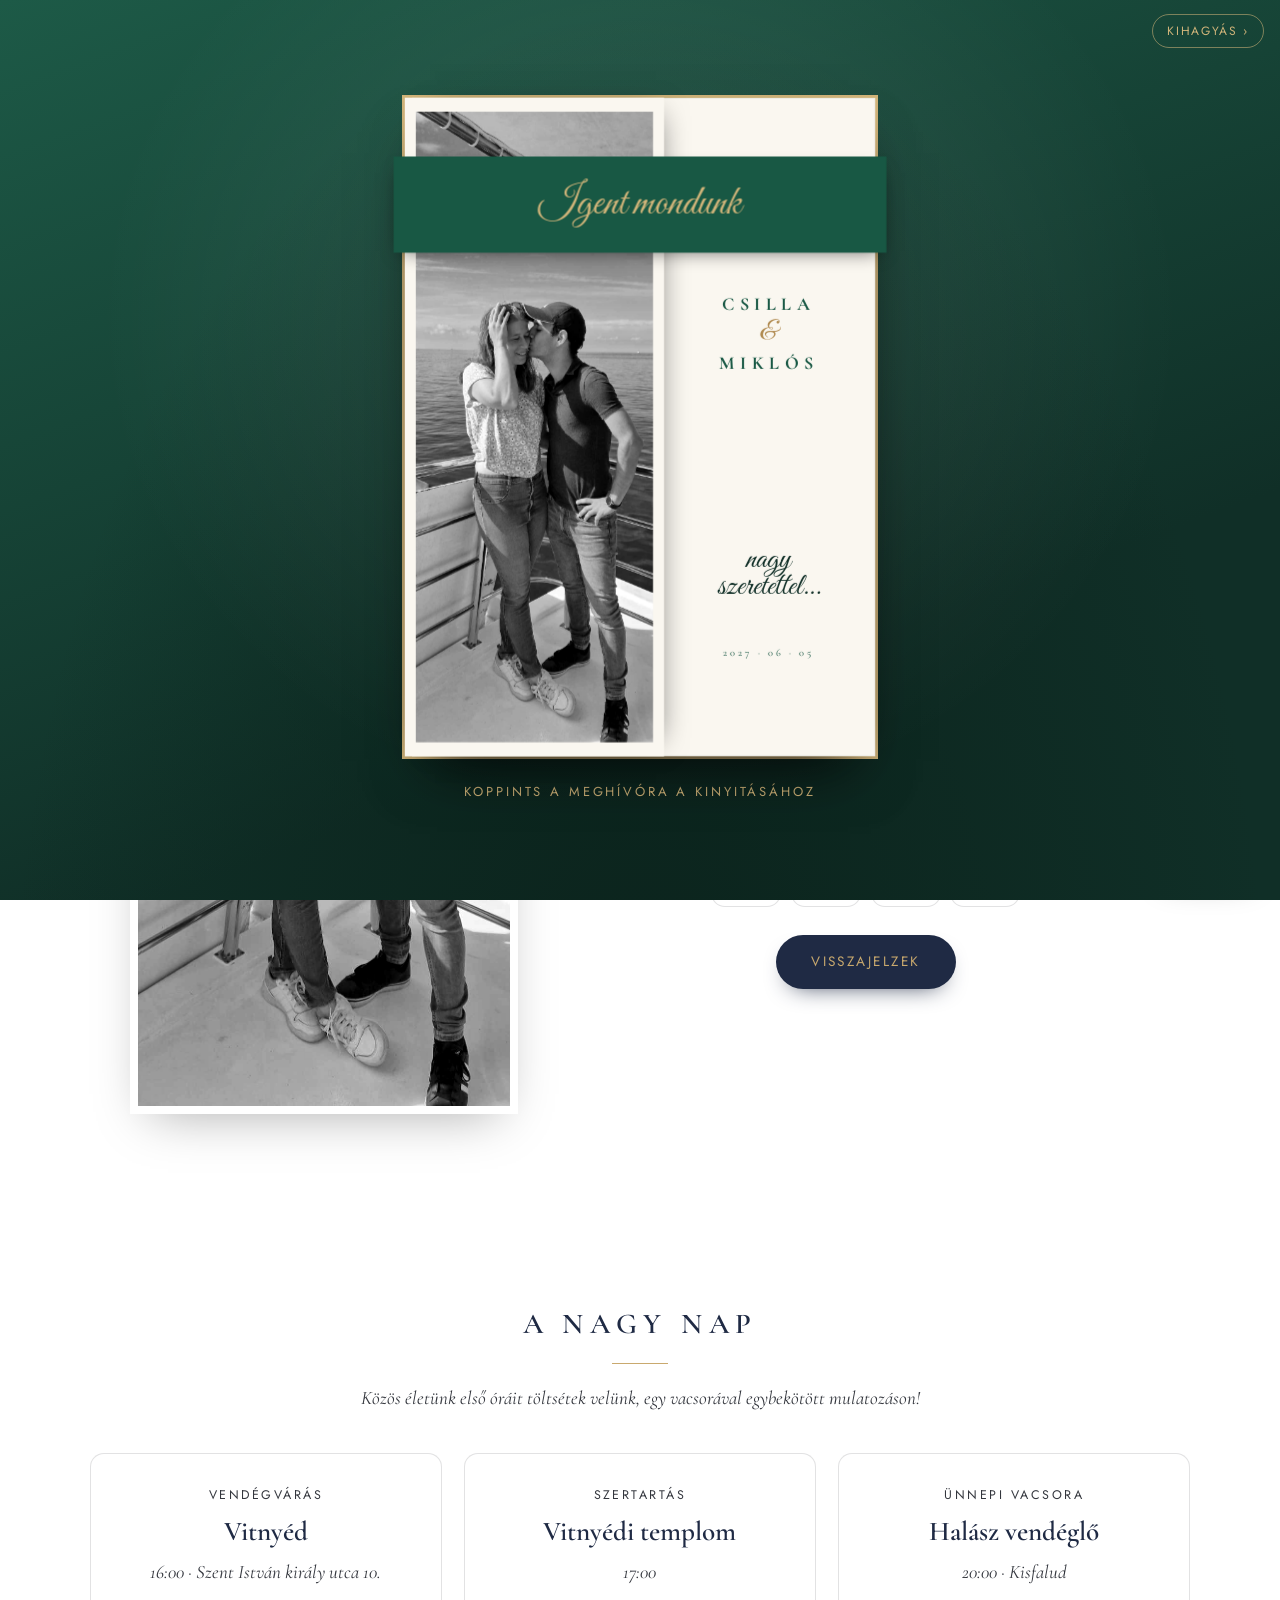
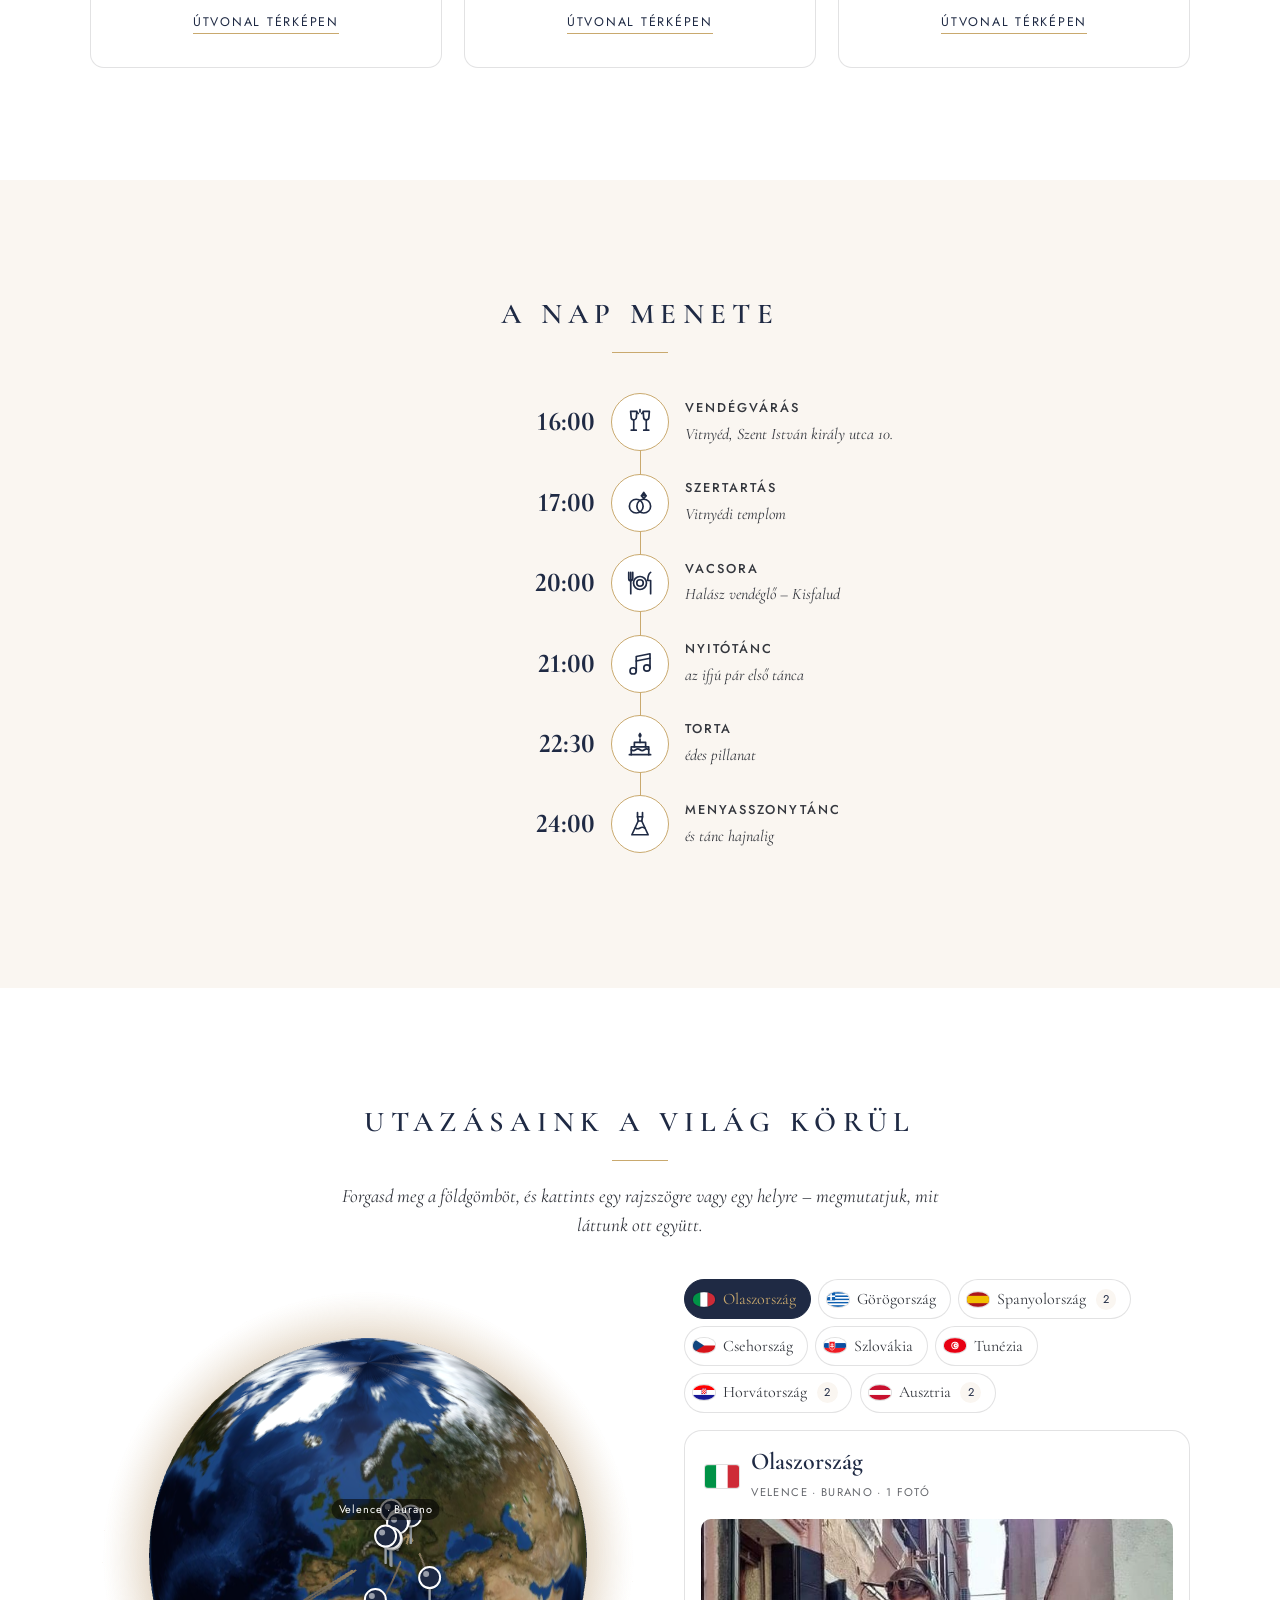
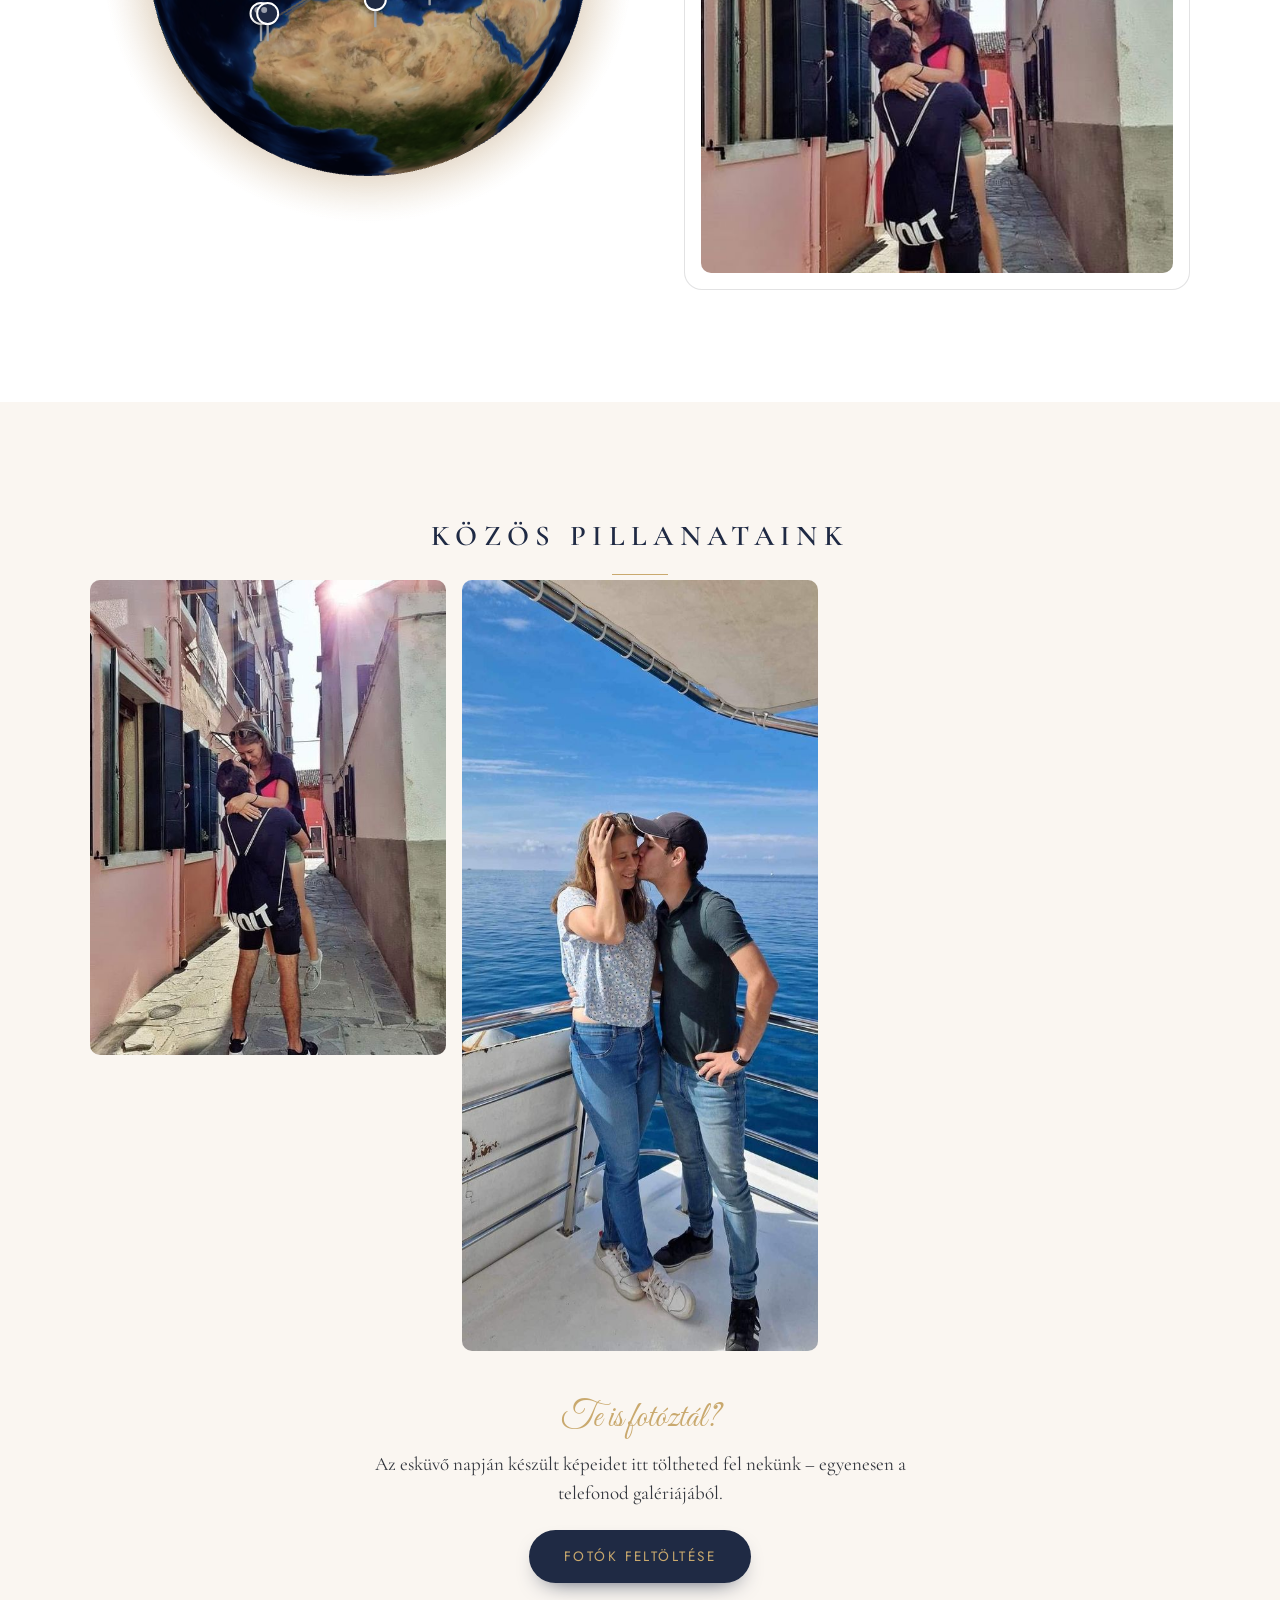
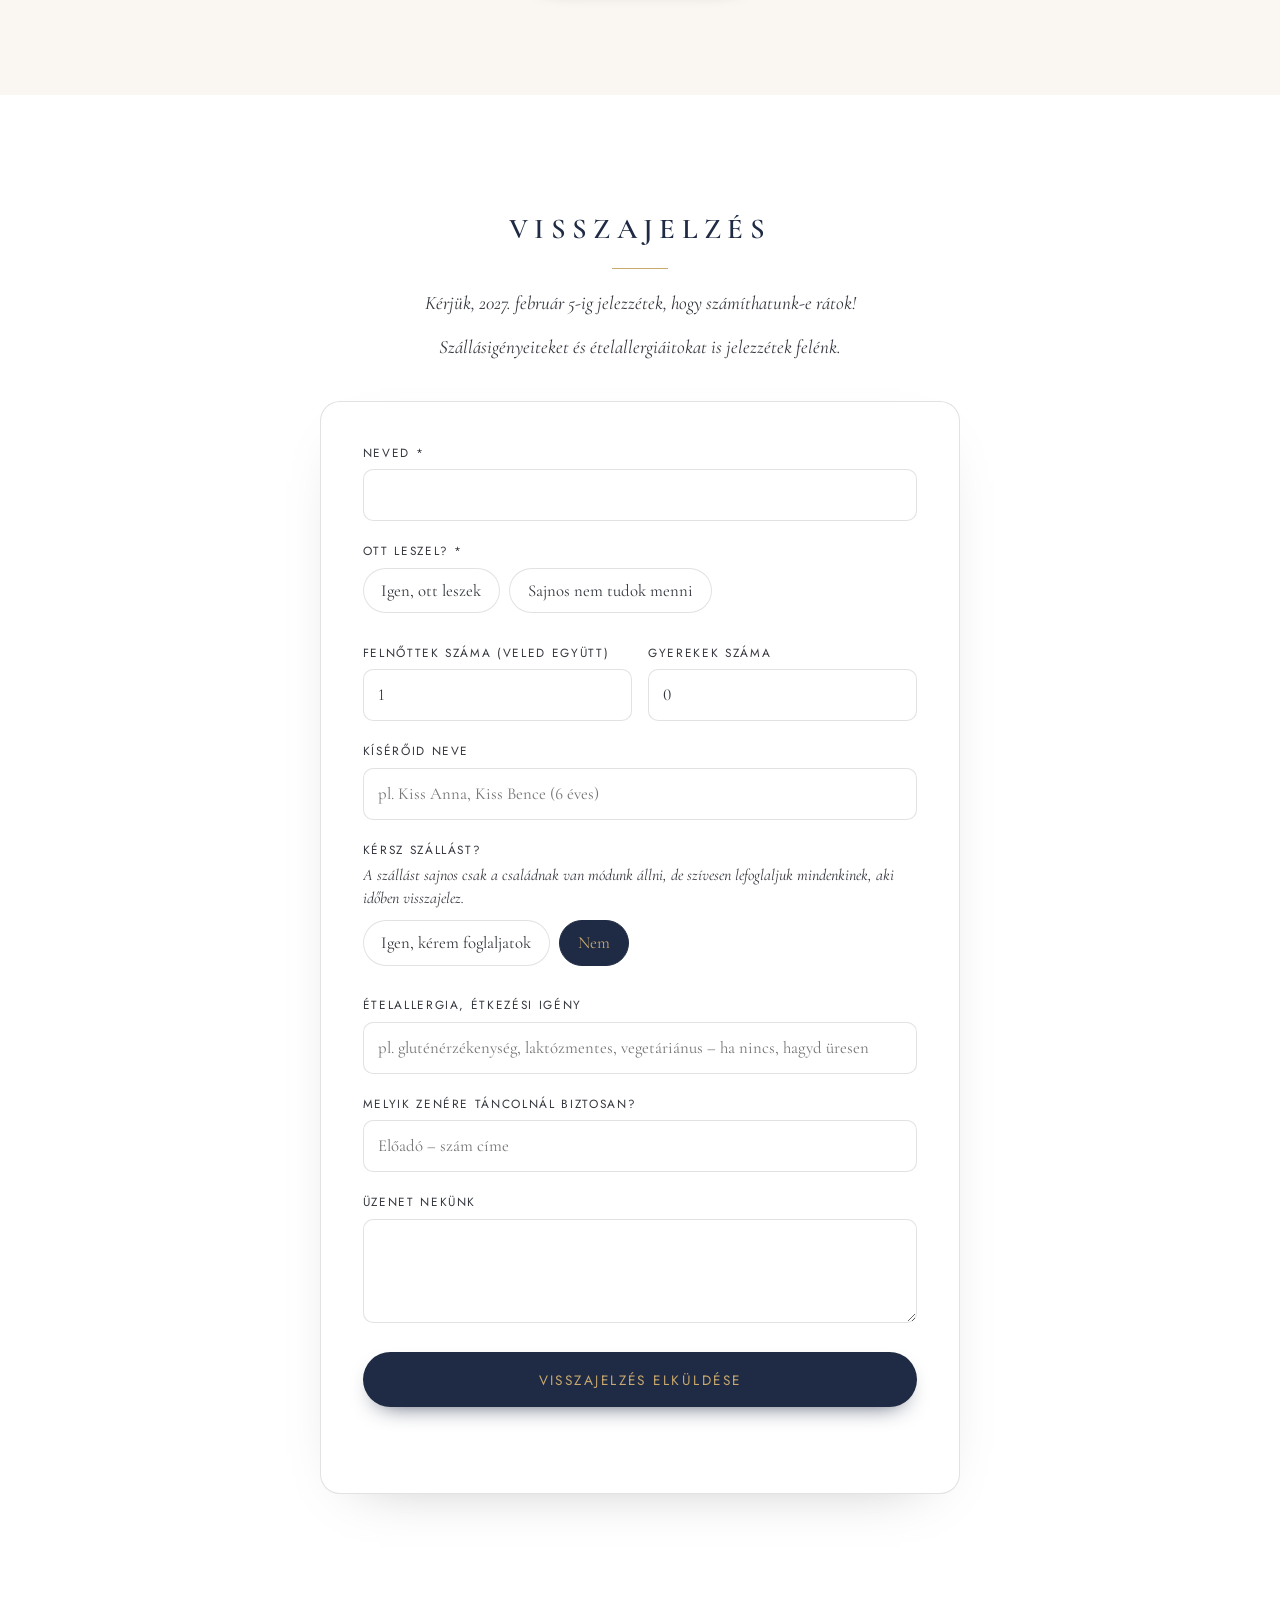
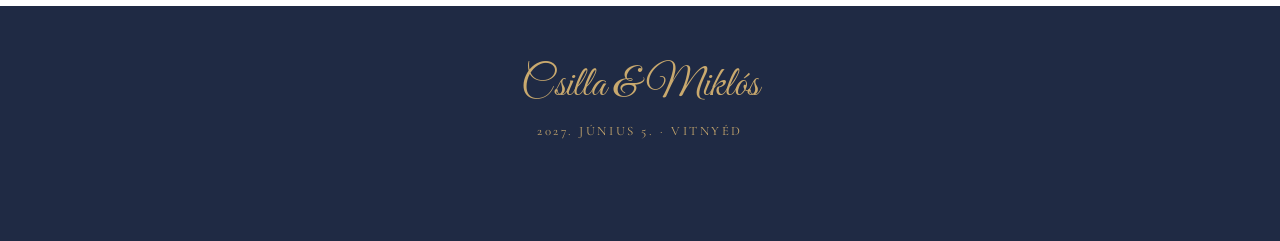
==== index.html @ 67104d36 "Nyitó animáció: 2 s szalaglehúzás, 3 s ráközelítés Co-Authored-By: Claude Opus 5.5 <noreply@anthropi" ====
<!DOCTYPE html>
<html lang="hu">
<head>
  <meta charset="utf-8">
  <meta name="viewport" content="width=device-width, initial-scale=1, viewport-fit=cover">
  <title>Csilla &amp; Miklós · 2027. június 5.</title>
  <meta name="description" content="Budai Csilla és Vincze Miklós esküvője – 2027. június 5., Vitnyéd">
  <meta name="theme-color" content="#1F2A44">
  <link rel="preconnect" href="https://fonts.googleapis.com">
  <link rel="preconnect" href="https://fonts.gstatic.com" crossorigin>
  <link href="https://fonts.googleapis.com/css2?family=Cormorant+Garamond:ital,wght@0,400;0,500;0,600;0,700;1,400;1,500&family=Great+Vibes&family=Jost:wght@300;400;500&display=swap" rel="stylesheet">
  <link rel="stylesheet" href="css/style.css?v=20261107a">
  <link rel="stylesheet" href="css/intro.css?v=20261107c">
</head>
<body>

  <!-- Navigáció -->
  <header class="nav" id="nav">
    <a class="nav__brand" href="#top">Cs <span>&amp;</span> M</a>
    <nav class="nav__links" aria-label="Főmenü">
      <a href="#reszletek">Részletek</a>
      <a href="#program">Program</a>
      <a href="#utazasaink">Utazásaink</a>
      <a href="#galeria">Galéria</a>
      <a href="#visszajelzes" class="nav__cta">Visszajelzés</a>
    </nav>
  </header>

  <main id="top">

    <!-- Nyitókép -->
    <section class="hero">
      <div class="hero__photo">
        <img src="img/hero.jpg?v=20261107a" alt="Csilla és Miklós" loading="eager">
      </div>
      <div class="band"><span>Igent mondunk</span></div>
      <div class="hero__text">
        <p class="eyebrow">Sok szeretettel meghívunk Benneteket, hogy velünk ünnepeljetek<br class="br-d"> házasságkötésünk alkalmából!</p>
        <h1 class="names">
          <span>Csilla</span>
          <span class="amp">&amp;</span>
          <span>Miklós</span>
        </h1>
        <div class="daterow" aria-label="2027. június 5., szombat">
          <span>Szombat</span><b>05</b><span>Június</span>
        </div>
        <p class="year">2027 · <em>16 órakor</em></p>
        <div class="countdown" id="countdown" aria-live="polite"></div>
        <a class="btn" href="#visszajelzes">Visszajelzek</a>
      </div>
    </section>

    <!-- Részletek -->
    <section class="section" id="reszletek">
      <h2 class="title">A nagy nap</h2>
      <p class="lead" style="margin-top:1.2rem !important">Közös életünk első óráit töltsétek velünk, egy vacsorával egybekötött mulatozáson!</p>
      <div class="cards" id="venues"></div>
    </section>

    <!-- Program -->
    <section class="section section--tint" id="program">
      <h2 class="title">A nap menete</h2>
      <ol class="timeline" id="timeline"></ol>
    </section>

    <!-- Utazások földgömbön -->
    <section class="section" id="utazasaink">
      <h2 class="title">Utazásaink a világ körül</h2>
      <p class="lead">Forgasd meg a földgömböt, és kattints egy rajzszögre vagy egy helyre – megmutatjuk, mit láttunk ott együtt.</p>
      <div class="globe-wrap">
        <div id="globe" class="globe" role="img" aria-label="Interaktív földgömb az utazásainkkal"></div>
        <aside class="trips">
          <ul class="trip-chips" id="tripList" aria-label="Helyek, ahol jártunk"></ul>
          <div class="trip-detail" id="tripDetail" aria-live="polite"></div>
        </aside>
      </div>
    </section>

    <!-- Galéria -->
    <section class="section section--tint" id="galeria">
      <h2 class="title">Közös pillanataink</h2>
      <div class="gallery" id="gallery"></div>
      <div class="share-cta">
        <p class="script-sub">Te is fotóztál?</p>
        <p>Az esküvő napján készült képeidet itt töltheted fel nekünk – egyenesen a telefonod galériájából.</p>
        <a class="btn" href="foto/">Fotók feltöltése</a>
      </div>
    </section>

    <!-- Visszajelzés -->
    <section class="section" id="visszajelzes">
      <h2 class="title">Visszajelzés</h2>
      <p class="lead" id="rsvpLead">Kérjük, jelezzétek, hogy számíthatunk-e rátok!</p>
      <p class="lead" style="margin-top:-1.6rem !important">Szállásigényeiteket és ételallergiáitokat is jelezzétek felénk.</p>

      <form class="rsvp" id="rsvpForm" novalidate>
        <div class="field">
          <label for="f-name">Neved *</label>
          <input id="f-name" name="nev" type="text" autocomplete="name" required>
        </div>

        <fieldset class="field">
          <legend>Ott leszel? *</legend>
          <div class="choice">
            <label><input type="radio" name="reszvetel" value="Igen, ott leszek" required> <span>Igen, ott leszek</span></label>
            <label><input type="radio" name="reszvetel" value="Sajnos nem tudok menni"> <span>Sajnos nem tudok menni</span></label>
          </div>
        </fieldset>

        <div class="if-yes" id="ifYes">
          <div class="field-row">
            <div class="field">
              <label for="f-adults">Felnőttek száma (veled együtt)</label>
              <input id="f-adults" name="felnottek" type="number" min="1" max="10" value="1" inputmode="numeric">
            </div>
            <div class="field">
              <label for="f-kids">Gyerekek száma</label>
              <input id="f-kids" name="gyerekek" type="number" min="0" max="10" value="0" inputmode="numeric">
            </div>
          </div>

          <div class="field">
            <label for="f-companions">Kísérőid neve</label>
            <input id="f-companions" name="kiserok" type="text" placeholder="pl. Kiss Anna, Kiss Bence (6 éves)">
          </div>

          <fieldset class="field">
            <legend>Kérsz szállást?</legend>
            <p class="note">A szállást sajnos csak a családnak van módunk állni, de szívesen lefoglaljuk mindenkinek, aki időben visszajelez.</p>
            <div class="choice">
              <label><input type="radio" name="szallas" value="Igen, kérem foglaljatok"> <span>Igen, kérem foglaljatok</span></label>
              <label><input type="radio" name="szallas" value="Nem" checked> <span>Nem</span></label>
            </div>
          </fieldset>

          <div class="field">
            <label for="f-allergy">Ételallergia, étkezési igény</label>
            <input id="f-allergy" name="allergia" type="text" placeholder="pl. gluténérzékenység, laktózmentes, vegetáriánus – ha nincs, hagyd üresen">
          </div>

          <div class="field">
            <label for="f-song">Melyik zenére táncolnál biztosan?</label>
            <input id="f-song" name="zene" type="text" placeholder="Előadó – szám címe">
          </div>
        </div>

        <div class="field">
          <label for="f-msg">Üzenet nekünk</label>
          <textarea id="f-msg" name="uzenet" rows="3"></textarea>
        </div>

        <!-- spam elleni csapda: ember nem tölti ki -->
        <input class="hp" type="text" name="weboldal" tabindex="-1" autocomplete="off" aria-hidden="true">

        <button class="btn btn--wide" type="submit" id="rsvpSubmit">Visszajelzés elküldése</button>
        <p class="form-msg" id="formMsg" role="status"></p>
      </form>
    </section>
  </main>

  <footer class="footer">
    <p class="script-sub">Csilla &amp; Miklós</p>
    <p>2027. június 5. · Vitnyéd</p>
  </footer>

  <!-- Színválasztó -->
  <div class="theme" id="theme">
    <button class="theme__toggle" id="themeToggle" aria-expanded="false" aria-controls="themePanel" title="Színvilág választása">
      <span class="theme__dot"></span><span class="theme__label">Színek</span>
    </button>
    <div class="theme__panel" id="themePanel" hidden>
      <p>Válassz színvilágot</p>
      <div class="theme__list" id="themeList"></div>
    </div>
  </div>

  <!-- Képnéző -->
  <div class="lightbox" id="lightbox" hidden role="dialog" aria-modal="true" aria-label="Képnéző">
    <button class="lb__close" id="lbClose" aria-label="Bezárás">×</button>
    <button class="lb__nav lb__prev" id="lbPrev" aria-label="Előző kép">‹</button>
    <figure class="lb__fig">
      <img id="lbImg" alt="">
      <figcaption id="lbCap"></figcaption>
    </figure>
    <button class="lb__nav lb__next" id="lbNext" aria-label="Következő kép">›</button>
    <div class="lb__thumbs" id="lbThumbs"></div>
  </div>

  <script src="js/vendor/globe.gl.min.js" defer></script>
  <script src="js/globe-textures.js" defer></script>
  <script src="js/flags.js?v=20261107a" defer></script>
  <script src="js/config.js?v=20261107a" defer></script>
  <script src="js/intro.js?v=20261107c" defer></script>
  <script src="js/photos.js?v=20261107a" defer></script>
  <script src="js/app.js?v=20261107a" defer></script>
</body>
</html>
---- css/style.css ----
/* ==========================================================
   Csilla & Miklós – esküvői weboldal
   A színeket a js/config.js palettái állítják (CSS változók).
   ========================================================== */

:root {
  --bg: #FFFFFF;
  --band: #1F2A44;
  --band-text: #C9A96E;
  --accent: #1F2A44;
  --rule: #C9A96E;
  --text: #33363D;
  --tint: color-mix(in srgb, var(--rule) 10%, var(--bg));
  --card: color-mix(in srgb, #fff 70%, var(--bg));
  --line: color-mix(in srgb, var(--text) 14%, transparent);

  --script: "Great Vibes", cursive;
  --serif: "Cormorant Garamond", Georgia, serif;
  --sans: "Jost", system-ui, sans-serif;

  --radius: 14px;
  --maxw: 1100px;
  --ease: cubic-bezier(.2,.7,.2,1);
}

*, *::before, *::after { box-sizing: border-box; }
html { scroll-behavior: smooth; scroll-padding-top: 72px; overflow-x: clip; }
body { overflow-x: clip; }
body {
  margin: 0;
  background: var(--bg);
  color: var(--text);
  font-family: var(--serif);
  font-size: 19px;
  line-height: 1.55;
  -webkit-font-smoothing: antialiased;
  transition: background .5s var(--ease), color .5s var(--ease);
}
img { max-width: 100%; display: block; }
a { color: var(--accent); }

/* ---------- Navigáció ---------- */
.nav {
  position: sticky; top: 0; z-index: 50;
  display: flex; align-items: center; justify-content: space-between; gap: 1rem;
  padding: .7rem clamp(1rem, 4vw, 2.5rem);
  background: color-mix(in srgb, var(--band) 94%, transparent);
  backdrop-filter: blur(10px); -webkit-backdrop-filter: blur(10px);
  box-shadow: 0 6px 24px -14px rgba(0,0,0,.45);
  transition: background .5s var(--ease);
}
.nav__brand {
  font-family: var(--script); font-size: 1.9rem; line-height: 1;
  color: var(--band-text); text-decoration: none; white-space: nowrap;
}
.nav__brand span { color: var(--band-text); opacity: .75; }
.nav__links {
  display: flex; gap: clamp(.6rem, 2vw, 1.6rem); align-items: center;
  overflow-x: auto; scrollbar-width: none;
}
.nav__links::-webkit-scrollbar { display: none; }
.nav__links a {
  font-family: var(--sans); font-size: .78rem; letter-spacing: .14em; text-transform: uppercase;
  color: var(--band-text); opacity: .85; text-decoration: none; white-space: nowrap; padding: .3rem 0;
  transition: opacity .2s;
}
.nav__links a:hover { opacity: 1; }
.nav__cta { border: 1px solid var(--band-text); border-radius: 999px; padding: .35rem .9rem !important; opacity: 1 !important; }
.nav__cta:hover { background: var(--band-text); color: var(--band) !important; }

/* ---------- Nyitókép ---------- */
.hero {
  position: relative;
  max-width: var(--maxw); margin: 0 auto;
  display: grid; grid-template-columns: minmax(240px, 38%) 1fr;
  gap: clamp(1.5rem, 5vw, 4rem); align-items: center;
  padding: clamp(2rem, 6vw, 5rem) clamp(1rem, 4vw, 2.5rem);
  min-height: min(calc(100svh - 60px), 880px);
}
.hero__photo { position: relative; z-index: 1; }
.hero__photo img {
  width: 100%; aspect-ratio: 3/7.6; object-fit: cover; object-position: 56% 40%;
  filter: grayscale(1) contrast(1.08);
  border: 8px solid var(--card); box-shadow: 0 18px 50px -20px rgba(0,0,0,.35);
}
.band {
  position: absolute; left: 0; right: 0; top: clamp(4rem, 9vw, 8rem); z-index: 2;
  height: clamp(64px, 9vw, 96px);
  background: var(--band);
  display: flex; align-items: center; justify-content: center;
  box-shadow: 0 10px 30px -18px rgba(0,0,0,.5);
  transition: background .5s var(--ease);
}
.band span { font-family: var(--script); color: var(--band-text); font-size: clamp(2rem, 5vw, 3.4rem); transition: color .5s var(--ease); }
.hero__text { text-align: center; position: relative; z-index: 3; padding-top: clamp(3rem, 7vw, 6rem); }
.eyebrow { font-size: 1.05rem; margin: 0 0 1rem; }
.names { margin: 0; font-weight: 400; font-family: var(--script); color: var(--accent); line-height: .95; }
.names span { display: block; font-size: clamp(4rem, 10vw, 7rem); }
.names .amp { font-size: clamp(2.4rem, 5vw, 3.6rem); color: var(--rule); }
.daterow {
  display: inline-grid; grid-template-columns: 1fr auto 1fr; align-items: center;
  margin: 1.8rem auto .4rem; font-family: var(--serif);
}
.daterow span { font-weight: 600; letter-spacing: .22em; text-transform: uppercase; font-size: 1rem; padding: 0 1.1rem; }
.daterow span:first-child { text-align: right; }
.daterow b {
  font-size: 3rem; color: var(--accent); font-weight: 700; line-height: 1;
  padding: .1rem 1.1rem; border-left: 1px solid var(--rule); border-right: 1px solid var(--rule);
  font-variant-numeric: lining-nums;
}
.year { letter-spacing: .25em; text-transform: uppercase; font-size: .85rem; margin: .4rem 0 1.4rem; }
.year em { text-transform: none; letter-spacing: 0; font-size: 1.1rem; }

.countdown { display: flex; justify-content: center; gap: .6rem; margin: 0 0 1.8rem; flex-wrap: wrap; }
.countdown div {
  min-width: 70px; padding: .6rem .5rem; border-radius: var(--radius);
  background: var(--card); border: 1px solid var(--line);
}
.countdown b { display: block; font-size: 1.8rem; color: var(--accent); line-height: 1.1; font-variant-numeric: lining-nums tabular-nums; }
.countdown small { font-family: var(--sans); font-size: .62rem; letter-spacing: .16em; text-transform: uppercase; }

.btn {
  display: inline-block; cursor: pointer; border: 0;
  font-family: var(--sans); font-size: .85rem; letter-spacing: .18em; text-transform: uppercase;
  color: var(--band-text); background: var(--band);
  padding: 1rem 2.2rem; border-radius: 999px; text-decoration: none;
  box-shadow: 0 10px 24px -14px var(--band);
  transition: transform .2s var(--ease), box-shadow .2s var(--ease), background .5s var(--ease);
}
.btn:hover { transform: translateY(-2px); box-shadow: 0 16px 30px -14px var(--band); }
.btn:disabled { opacity: .6; cursor: wait; transform: none; }
.btn--wide { width: 100%; padding: 1.1rem; }

/* ---------- Szekciók ---------- */
.section { padding: clamp(3.5rem, 9vw, 7rem) clamp(1rem, 4vw, 2.5rem); }
.section > * { max-width: var(--maxw); margin-left: auto; margin-right: auto; }
.section--tint { background: var(--tint); }
.title {
  text-align: center; margin: 0 auto .3rem; font-weight: 600; color: var(--accent);
  letter-spacing: .22em; text-transform: uppercase; font-size: clamp(1.3rem, 3vw, 1.8rem);
}
.title::after { content: ""; display: block; width: 56px; height: 1px; margin: 1rem auto 0; background: var(--rule); }
.script-sub { text-align: center; font-family: var(--script); font-size: 2.2rem; color: var(--rule); margin: .6rem 0 2rem; }
.lead { text-align: center; max-width: 620px !important; margin: 1.2rem auto 2.5rem !important; font-style: italic; }

/* helyszín kártyák */
.cards { display: grid; grid-template-columns: repeat(auto-fit, minmax(260px, 1fr)); gap: 1.4rem; }
.card {
  background: var(--card); border: 1px solid var(--line); border-radius: var(--radius);
  padding: 2rem 1.6rem; text-align: center;
}
.card h3 { margin: 0; font-family: var(--sans); font-weight: 400; font-size: .78rem; letter-spacing: .2em; text-transform: uppercase; }
.card .place { font-size: 1.7rem; color: var(--accent); margin: .4rem 0 .2rem; font-weight: 600; }
.card .when { font-style: italic; margin: 0 0 1.2rem; }
.card a { font-family: var(--sans); font-size: .78rem; letter-spacing: .14em; text-transform: uppercase; text-decoration: none; border-bottom: 1px solid var(--rule); padding-bottom: 2px; }

/* idővonal */
.timeline { list-style: none; padding: 0; margin: 2.5rem auto 0; max-width: 560px !important; position: relative; }
.timeline::before { content: ""; position: absolute; left: 50%; top: 1.6rem; bottom: 1.6rem; width: 1px; background: var(--rule); }
.timeline li { display: grid; grid-template-columns: 1fr 58px 1fr; align-items: center; margin: 0 0 1.4rem; }
.timeline .ico {
  width: 58px; height: 58px; border-radius: 50%; justify-self: center; position: relative; z-index: 1;
  display: grid; place-items: center; color: var(--accent);
  background: var(--bg); border: 1.5px solid var(--rule);
  transition: transform .3s var(--ease), background .3s, color .3s;
}
.timeline .ico svg { width: 30px; height: 30px; }
.timeline li:hover .ico { transform: scale(1.08); background: var(--band); color: var(--band-text); border-color: var(--band); }
.timeline .t { text-align: right; font-size: 1.7rem; font-weight: 700; color: var(--accent); padding-right: 1rem; font-variant-numeric: lining-nums; }
.timeline .d { padding-left: 1rem; }
.timeline .d b { display: block; font-family: var(--sans); font-weight: 500; letter-spacing: .16em; text-transform: uppercase; font-size: .8rem; }
.timeline .d i { font-size: 1rem; }

/* földgömb */
.globe-wrap { display: grid; grid-template-columns: minmax(0, 1.1fr) minmax(0, 1fr); gap: clamp(1.2rem, 3vw, 2.5rem); align-items: start; }
.globe {
  width: 100%; max-width: 620px; aspect-ratio: 1; margin: 0 auto;
  cursor: grab; touch-action: pan-y; border-radius: 50%;
  background: radial-gradient(circle at 50% 50%, color-mix(in srgb, var(--rule) 22%, transparent), transparent 68%);
}
.globe:active { cursor: grabbing; }
.globe canvas { outline: none; }

.flag { width: 26px; height: 17px; flex: none; border-radius: 3px; box-shadow: 0 0 0 1px rgba(0,0,0,.12); display: inline-block; }
.flag--txt { font-family: var(--sans); font-size: .62rem; display: inline-grid; place-items: center; background: var(--tint); }

.trips { display: grid; gap: 1.1rem; align-content: start; min-width: 0; }
.trip-chips { list-style: none; margin: 0; padding: 0; display: flex; flex-wrap: wrap; gap: .45rem; }
.trip-chips button {
  display: inline-flex; align-items: center; gap: .5rem; cursor: pointer;
  font: inherit; font-size: 1rem; color: var(--text); background: var(--card);
  border: 1px solid var(--line); border-radius: 999px; padding: .4rem .85rem .4rem .5rem;
  transition: border-color .2s, background .2s, color .2s;
}
.trip-chips .flag { width: 22px; height: 15px; border-radius: 50px / 30px; }
.trip-chips button:hover { border-color: var(--accent); }
.trip-chips button[aria-pressed=true] { background: var(--band); color: var(--band-text); border-color: var(--band); }

.trip-detail {
  background: var(--card); border: 1px solid var(--line); border-radius: calc(var(--radius) + 4px);
  padding: 1rem; min-height: 260px;
}
.trip-detail.swap { animation: swapIn .45s var(--ease); }
@keyframes swapIn { from { opacity: 0; transform: translateY(10px); } }
.trip-head { display: flex; align-items: center; gap: .8rem; margin: .1rem .2rem .9rem; }
.trip-head .flag { width: 34px; height: 23px; }
.trip-head h3 { margin: 0; font-size: 1.5rem; font-weight: 600; color: var(--accent); line-height: 1.1; }
.trip-head small { font-family: var(--sans); font-size: .7rem; letter-spacing: .12em; text-transform: uppercase; opacity: .75; }

.tiles { display: grid; grid-template-columns: repeat(3, 1fr); grid-auto-rows: 1fr; gap: .5rem; }
.tile {
  position: relative; aspect-ratio: 1; padding: 0; border: 0; border-radius: 10px; overflow: hidden;
  cursor: zoom-in; background: var(--tint);
  animation: tileIn .5s var(--ease) both;
}
.tile:nth-child(2) { animation-delay: .05s; } .tile:nth-child(3) { animation-delay: .1s; }
.tile:nth-child(4) { animation-delay: .15s; } .tile:nth-child(5) { animation-delay: .2s; }
.tile:nth-child(n+6) { animation-delay: .25s; }
@keyframes tileIn { from { opacity: 0; transform: scale(.94); } }
.tile img { width: 100%; height: 100%; object-fit: cover; transition: transform .5s var(--ease); }
.tile:hover img { transform: scale(1.06); }
/* elrendezés a képek számától függően */
.tiles--1 { grid-template-columns: 1fr; }
.tiles--1 .tile { aspect-ratio: 4/3; }
.tiles--2 { grid-template-columns: 1fr 1fr; }
.tiles--2 .tile { aspect-ratio: 3/4; }
.tiles--3 .tile:first-child, .tiles--5 .tile:first-child { grid-column: span 2; grid-row: span 2; }
.tiles--4 { grid-template-columns: 1fr 1fr; }
.tile--empty {
  grid-column: 1 / -1; aspect-ratio: 2/1; cursor: default; animation: none;
  display: grid; place-items: center; text-align: center; font-style: italic;
  border: 1.5px dashed color-mix(in srgb, var(--rule) 70%, transparent); background: var(--tint);
}

/* rajzszög a földgömbön */
.pin { cursor: pointer; pointer-events: auto; transform: translate(-50%, -100%); transition: transform .2s var(--ease); }
.pin:hover, .pin.is-active { transform: translate(-50%, -100%) scale(1.3); }
.pin.is-active .pin__label { opacity: 1; }
.pin.is-active { transform: translate(-50%, -100%) scale(1.15); }
.pin.is-focus { transform: translate(-50%, -100%) scale(1.35); z-index: 2; }
.chip-n { font-family: var(--sans); font-size: .7rem; min-width: 1.3rem; height: 1.3rem; display: inline-grid; place-items: center;
  border-radius: 99px; background: var(--tint); color: var(--accent); margin-left: .1rem; }
.trip-chips button[aria-pressed=true] .chip-n { background: var(--band-text); color: var(--band); }
.trip-place { margin-top: .9rem; padding-top: .8rem; border-top: 1px solid var(--line); scroll-margin-top: 90px; }
.trip-place:first-of-type { margin-top: 0; padding-top: 0; border-top: 0; }
.trip-place h4 { display: flex; align-items: center; gap: .5rem; margin: 0 .2rem .6rem; font-size: 1.15rem; font-weight: 600; color: var(--accent); }
.trip-place h4 small { margin-left: auto; font-family: var(--sans); font-size: .65rem; letter-spacing: .12em; text-transform: uppercase; color: var(--text); opacity: .7; font-weight: 400; }
.trip-place .dot { width: 9px; height: 9px; border-radius: 50%; background: var(--band); flex: none; }
.trip-place.is-focus h4 { text-decoration: underline; text-decoration-color: var(--rule); text-underline-offset: 4px; }
.trip-place .tile--empty { aspect-ratio: 3/1; }
.pin svg { width: 30px; height: 40px; filter: drop-shadow(0 3px 3px rgba(0,0,0,.45)); }
.pin__label {
  position: absolute; left: 50%; bottom: 100%; transform: translateX(-50%);
  white-space: nowrap; font-family: var(--sans); font-size: 11px; letter-spacing: .08em;
  color: #fff; background: rgba(0,0,0,.55); padding: 2px 7px; border-radius: 999px; margin-bottom: 4px;
  opacity: 0; transition: opacity .2s;
}
.pin:hover .pin__label { opacity: 1; }

/* galéria */
.gallery { columns: 3 260px; column-gap: 1rem; }
.gallery button {
  display: block; width: 100%; margin: 0 0 1rem; padding: 0; border: 0; cursor: zoom-in;
  background: none; border-radius: 10px; overflow: hidden; break-inside: avoid;
}
.gallery img { width: 100%; height: auto; transition: transform .5s var(--ease), filter .5s; }
.gallery button:hover img { transform: scale(1.04); }

.share-cta { text-align: center; margin-top: 2.5rem !important; max-width: 560px !important; }
.share-cta .script-sub { margin: 0 0 .2rem; }
.share-cta p { margin: 0 0 1.4rem; }

/* ---------- Visszajelzés ---------- */
.rsvp {
  max-width: 640px !important; background: var(--card); border: 1px solid var(--line);
  border-radius: calc(var(--radius) + 6px); padding: clamp(1.4rem, 4vw, 2.6rem);
  box-shadow: 0 20px 60px -40px rgba(0,0,0,.35);
}
.field { border: 0; padding: 0; margin: 0 0 1.3rem; min-width: 0; }
.field label, .field legend {
  display: block; font-family: var(--sans); font-size: .74rem; letter-spacing: .14em; text-transform: uppercase;
  margin-bottom: .45rem; padding: 0;
}
.field-row { display: grid; grid-template-columns: 1fr 1fr; gap: 1rem; }
input[type=text], input[type=email], input[type=tel], input[type=number], textarea {
  width: 100%; font: inherit; font-size: 1.05rem; color: var(--text);
  background: var(--bg); border: 1px solid var(--line); border-radius: 10px;
  padding: .75rem .9rem; transition: border-color .2s, box-shadow .2s; font-variant-numeric: lining-nums;
}
input:focus, textarea:focus { outline: none; border-color: var(--accent); box-shadow: 0 0 0 3px color-mix(in srgb, var(--accent) 18%, transparent); }
.choice { display: flex; gap: .6rem; flex-wrap: wrap; margin-bottom: .6rem; }
.choice label { margin: 0; cursor: pointer; text-transform: none; letter-spacing: 0; font-family: var(--serif); font-size: 1.05rem; }
.choice input { position: absolute; opacity: 0; pointer-events: none; }
.choice span {
  display: inline-block; padding: .55rem 1.1rem; border-radius: 999px;
  border: 1px solid var(--line); background: var(--bg); transition: all .2s;
}
.choice input:checked + span { background: var(--band); color: var(--band-text); border-color: var(--band); }
.choice input:focus-visible + span { box-shadow: 0 0 0 3px color-mix(in srgb, var(--accent) 25%, transparent); }
.if-yes { overflow: hidden; transition: opacity .3s; }
.if-yes.is-hidden { display: none; }
.hp { position: absolute; left: -9999px; width: 1px; height: 1px; opacity: 0; }
.note { margin: -.1rem 0 .7rem; font-style: italic; font-size: 1rem; line-height: 1.4; }
.form-msg { text-align: center; margin: 1rem 0 0; min-height: 1.5em; font-style: italic; }
.form-msg.ok { color: var(--accent); font-size: 1.2rem; }
.form-msg.err { color: #B3261E; }
.field.invalid input, .field.invalid .choice span { border-color: #B3261E; }

/* ---------- Lábléc ---------- */
.footer { text-align: center; padding: 3rem 1rem 6rem; background: var(--band); color: var(--band-text); transition: background .5s; }
.footer .script-sub { color: var(--band-text); margin: 0; font-size: 2.6rem; }
.footer p { margin: .2rem 0; letter-spacing: .2em; text-transform: uppercase; font-size: .8rem; }
.footer p.script-sub { letter-spacing: 0; text-transform: none; font-size: 2.6rem; }

/* ---------- Színválasztó ---------- */
.theme { position: fixed; right: max(1rem, env(safe-area-inset-right)); bottom: max(1rem, env(safe-area-inset-bottom)); z-index: 60; }
.theme__toggle {
  display: flex; align-items: center; gap: .55rem; cursor: pointer;
  font-family: var(--sans); font-size: .75rem; letter-spacing: .14em; text-transform: uppercase;
  color: var(--text); background: var(--card); border: 1px solid var(--line);
  border-radius: 999px; padding: .55rem 1rem .55rem .55rem;
  box-shadow: 0 10px 30px -12px rgba(0,0,0,.35);
}
.theme__dot { width: 26px; height: 26px; border-radius: 50%; background: conic-gradient(var(--band) 0 50%, var(--rule) 50% 100%); border: 2px solid var(--bg); box-shadow: 0 0 0 1px var(--line); }
.theme__panel {
  position: absolute; right: 0; bottom: calc(100% + .7rem); width: min(320px, calc(100vw - 2rem));
  background: var(--card); border: 1px solid var(--line); border-radius: 18px; padding: 1rem;
  box-shadow: 0 24px 60px -20px rgba(0,0,0,.45);
}
.theme__panel p { margin: 0 0 .7rem; font-family: var(--sans); font-size: .72rem; letter-spacing: .16em; text-transform: uppercase; }
.theme__list { display: grid; gap: .35rem; max-height: min(60vh, 520px); overflow: auto; }
.theme__opt {
  display: flex; align-items: center; gap: .7rem; width: 100%; cursor: pointer; text-align: left;
  font: inherit; font-size: 1rem; color: var(--text); background: none;
  border: 1px solid transparent; border-radius: 12px; padding: .45rem .5rem;
}
.theme__opt:hover { background: var(--tint); }
.theme__opt[aria-pressed=true] { border-color: var(--accent); }
.swatch { display: flex; flex: none; }
.swatch i { width: 18px; height: 18px; border-radius: 50%; margin-right: -5px; border: 2px solid #fff; box-shadow: 0 0 0 1px rgba(0,0,0,.08); }

/* ---------- Képnéző ---------- */
.lightbox {
  position: fixed; inset: 0; z-index: 100;
  background: rgba(12,12,14,.94);
  display: grid; grid-template-columns: 60px 1fr 60px; grid-template-rows: 1fr auto; align-items: center;
  padding: max(1rem, env(safe-area-inset-top)) .5rem max(1rem, env(safe-area-inset-bottom));
  animation: fade .25s var(--ease);
}
.lightbox[hidden] { display: none; }
@keyframes fade { from { opacity: 0; } }
.lb__fig { margin: 0; text-align: center; color: #eee; min-width: 0; }
.lb__fig img { max-width: 100%; max-height: calc(100svh - 170px); margin: 0 auto; border-radius: 6px; object-fit: contain; }
.lb__fig figcaption { margin-top: .7rem; font-style: italic; }
.lb__close { position: absolute; top: max(.5rem, env(safe-area-inset-top)); right: .8rem; font-size: 2.4rem; }
.lb__close, .lb__nav { background: none; border: 0; color: #fff; cursor: pointer; line-height: 1; opacity: .8; }
.lb__close:hover, .lb__nav:hover { opacity: 1; }
.lb__nav { font-size: 3.2rem; }
.lb__thumbs { grid-column: 1 / -1; display: flex; gap: .4rem; justify-content: center; overflow-x: auto; padding: .8rem 0 0; }
.lb__thumbs button { flex: none; width: 54px; height: 54px; padding: 0; border: 2px solid transparent; border-radius: 6px; overflow: hidden; cursor: pointer; opacity: .55; background: none; }
.lb__thumbs button[aria-current=true] { border-color: #fff; opacity: 1; }
.lb__thumbs img { width: 100%; height: 100%; object-fit: cover; }

/* ---------- Értesítés ---------- */
.toast {
  position: fixed; left: 50%; bottom: 5.5rem; transform: translate(-50%, 20px); z-index: 90;
  background: var(--band); color: var(--band-text); padding: .8rem 1.3rem; border-radius: 999px;
  font-size: 1rem; box-shadow: 0 14px 30px -12px rgba(0,0,0,.45); opacity: 0; pointer-events: none;
  transition: opacity .3s var(--ease), transform .3s var(--ease); max-width: calc(100vw - 2rem); text-align: center;
}
.toast.show { opacity: 1; transform: translate(-50%, 0); }

/* ---------- Megjelenés animáció ---------- */
.reveal { opacity: 0; transform: translateY(24px); transition: opacity .9s var(--ease), transform .9s var(--ease); }
.reveal.in { opacity: 1; transform: none; }

/* ---------- Mobil ---------- */
@media (max-width: 820px) {
  .br-d { display: none; }
  body { font-size: 18px; }
  .nav__links a:not(.nav__cta) { display: none; }
  .hero { grid-template-columns: 1fr; text-align: center; min-height: auto; padding-top: 1.5rem; }
  .hero__photo { width: min(72%, 300px); margin: 0 auto; }
  .hero__photo img { aspect-ratio: 3/4.2; object-position: 56% 24%; }
  .band { top: 3.6rem; }
  .hero__text { padding-top: 0; }
  .daterow span { padding: 0 .7rem; font-size: .85rem; letter-spacing: .16em; }
  .daterow b { font-size: 2.4rem; padding: .1rem .8rem; }
  .globe-wrap { grid-template-columns: 1fr; }
  .trip-detail { min-height: 0; }
  .timeline .t { font-size: 1.35rem; }
  .timeline .ico { width: 50px; height: 50px; }
  .timeline .ico svg { width: 26px; height: 26px; }
  .lightbox { grid-template-columns: 40px 1fr 40px; }
  .lb__nav { font-size: 2.4rem; }
}
@media (max-width: 480px) {
  .field-row { grid-template-columns: 1fr; gap: 0; }
  .countdown div { min-width: 62px; }
  .theme__label { display: none; }
  .theme__toggle { padding: .45rem; }
}
@media (prefers-reduced-motion: reduce) {
  * { transition: none !important; animation: none !important; scroll-behavior: auto !important; }
  .reveal { opacity: 1; transform: none; }
}
---- css/intro.css ----
/* Nyitó animáció – smaragd meghívó */
html.intro-lock, html.intro-lock body { overflow: hidden; }

.intro {
  --paper: #FAF7F0; --emerald: #185844; --forest: #102F27; --gold: #B08A4F; --goldl: #D2B57A;
  --h: calc(var(--w) * 178 / 127);
  position: fixed; inset: 0; z-index: 1000;
  display: grid; place-items: center;
  background:
    radial-gradient(ellipse at 50% 35%, rgba(255,255,255,.10), transparent 60%),
    radial-gradient(ellipse at 50% 120%, #0b231c, transparent 70%),
    linear-gradient(160deg, #1d5a47, #102F27 70%);
  perspective: 2200px;
  opacity: 0; transition: opacity .6s ease;
  font-family: "Cormorant Garamond", Georgia, serif; color: var(--forest);
  -webkit-tap-highlight-color: transparent;
}
.intro.is-in { opacity: 1; }
.intro.is-leaving { opacity: 0; transition: opacity 1s ease 2s; pointer-events: none; }

.intro__stage {
  display: grid; justify-items: center; gap: calc(var(--u) * 7);
  transform-style: preserve-3d;
  transition: transform 1.3s cubic-bezier(.45,.05,.2,1);
}
.intro.s-door .intro__stage { transform: scale(var(--fit)) translateX(calc(var(--u) * -27.5)); }
.intro.is-leaving .intro__stage { transform: scale(calc(var(--fit) * 2.6)) translateX(0); transition: transform 3s cubic-bezier(.5,0,.25,1); }

/* ---- a meghívó ---- */
.ic {
  position: relative; width: var(--w); height: var(--h);
  transform-style: preserve-3d; cursor: pointer; outline: none;
  animation: icFloat 4.5s ease-in-out infinite;
}
.intro.is-opening .ic { animation: none; }
@keyframes icFloat { 50% { transform: translateY(calc(var(--u) * -2.5)) rotateZ(-.4deg); } }
.ic:focus-visible { box-shadow: 0 0 0 3px var(--goldl); }

.ic__center, .ic__face {
  position: absolute; inset: 0; background: var(--paper);
  box-shadow: 0 30px 60px -25px rgba(0,0,0,.55), inset 0 0 0 1px rgba(16,47,39,.05);
}
.ic__center {
  display: flex; flex-direction: column; align-items: center; text-align: center;
  padding: calc(var(--u) * 16) calc(var(--u) * 6) 0;
}

/* ajtók */
.ic__door { position: absolute; top: 0; height: 100%; transform-style: preserve-3d; transition: transform 1.25s cubic-bezier(.55,.05,.25,1); }
.ic__door--right { right: 0; width: calc(var(--w) * 125 / 127); transform-origin: right center; transform: translateZ(1px); }
.ic__door--left  { left: 0;  width: calc(var(--w) * 70 / 127);  transform-origin: left center;  transform: translateZ(2px); }
.intro.s-flap .ic__door--left  { transform: translateZ(2px) rotateY(-180deg); }
.intro.s-door .ic__door--right { transform: translateZ(1px) rotateY(180deg); }
.ic__face { backface-visibility: hidden; -webkit-backface-visibility: hidden; }
.ic__face--back { transform: rotateY(180deg); }
.ic__door--left .ic__face--front { padding: calc(var(--u) * 4) calc(var(--u) * 3); background: var(--paper); }
.ic__door--left .ic__face--front img {
  width: 100%; height: 100%; object-fit: cover; object-position: 57% 40%;
  filter: grayscale(1) contrast(1.08); display: block;
}
.ic__door--left .ic__face--front { box-shadow: 12px 0 30px -18px rgba(0,0,0,.6); }

/* papírszalag */
.ic__band {
  position: absolute; left: calc(var(--u) * -3); right: calc(var(--u) * -3);
  top: calc(var(--u) * 16); height: calc(var(--u) * 26);
  background: var(--emerald); display: grid; place-items: center;
  transform: translateZ(4px); box-shadow: 0 8px 18px -8px rgba(0,0,0,.6);
  transition: transform 2s cubic-bezier(.45,0,.35,1), opacity 1.1s ease .8s;
}
.ic__band span { font-family: "Great Vibes", cursive; color: var(--goldl); font-size: calc(var(--u) * 11); line-height: 1; }
.intro.is-opening .ic__band { transform: translateZ(40px) translateY(calc(var(--h) * -.55)) rotateZ(-3deg); opacity: 0; }
.intro.s-flap .ic__band { visibility: hidden; }

/* tipográfia */
.ic__eyebrow { margin: 0; font-size: calc(var(--u) * 3.6); line-height: 1.25; max-width: 92%; }
.ic__names { margin: calc(var(--u) * 6) 0 0; font-family: "Great Vibes", cursive; color: var(--emerald); line-height: .9; }
.ic__names span { display: block; font-size: calc(var(--u) * 19); }
.ic__names i { display: block; font-style: normal; color: var(--gold); font-size: calc(var(--u) * 10); }
.ic__date { display: flex; align-items: center; margin-top: calc(var(--u) * 7); }
.ic__date span { font-weight: 700; letter-spacing: .2em; text-transform: uppercase; font-size: calc(var(--u) * 3.7); padding: 0 calc(var(--u) * 3); }
.ic__date b { font-size: calc(var(--u) * 10.5); color: var(--emerald); padding: 0 calc(var(--u) * 3); border-left: 1px solid var(--gold); border-right: 1px solid var(--gold); line-height: 1.05; }
.ic__small { margin: calc(var(--u) * 1.2) 0 0; font-size: calc(var(--u) * 3.3); letter-spacing: .25em; }
.ic__small em { letter-spacing: 0; }
.ic__caps { margin: calc(var(--u) * 6) 0 0; font-weight: 700; letter-spacing: .18em; text-transform: uppercase; color: var(--emerald); font-size: calc(var(--u) * 3.3); }
.ic__plain { margin: calc(var(--u) * 1.5) 0 0; font-size: calc(var(--u) * 3.6); }
.intro hr { width: calc(var(--u) * 16); border: 0; height: 1px; background: var(--gold); margin: calc(var(--u) * 6) auto calc(var(--u) * 4); }
.ic__note { margin: 0; font-style: italic; font-size: calc(var(--u) * 3.2); max-width: 92%; }

.ic__rout { position: absolute; left: 57%; right: 3%; top: calc(var(--u) * 52); text-align: center; }
.ic__capsname { margin: 0; font-weight: 700; letter-spacing: .3em; color: var(--emerald); font-size: calc(var(--u) * 4.9); text-transform: uppercase; }
.ic__amp { display: block; font-family: "Great Vibes", cursive; font-style: normal; color: var(--gold); font-size: calc(var(--u) * 7.5); line-height: 1.1; }
.ic__script { margin: calc(var(--u) * 46) 0 0; font-family: "Great Vibes", cursive; font-size: calc(var(--u) * 8.5); line-height: .85; color: var(--forest); }
.ic__tiny { margin: calc(var(--u) * 12) 0 0; font-size: calc(var(--u) * 2.8); letter-spacing: .3em; color: var(--emerald); }

.ic__face--back { padding: calc(var(--u) * 12) calc(var(--u) * 5) 0; text-align: center; }
.ic__title { margin: 0; font-weight: 700; letter-spacing: .2em; text-transform: uppercase; color: var(--emerald); font-size: calc(var(--u) * 4.6); }
.ic__it { margin: calc(var(--u) * 2) 0 calc(var(--u) * 3); font-style: italic; font-size: calc(var(--u) * 3.1); line-height: 1.2; }
.ic__qr { width: calc(var(--u) * 24); height: calc(var(--u) * 24); display: block; margin: 0 auto calc(var(--u) * 2); image-rendering: pixelated; }
.ic__mini { margin: 0; font-size: calc(var(--u) * 2.6); line-height: 1.25; }
.ic__tl { list-style: none; margin: calc(var(--u) * 10) 0 0; padding: 0; position: relative; }
.ic__tl::before { content: ""; position: absolute; left: 50%; top: calc(var(--u) * 2); bottom: calc(var(--u) * 6); width: 1px; background: var(--gold); }
.ic__tl li { display: grid; grid-template-columns: 1fr calc(var(--u) * 8) 1fr; align-items: center; margin-bottom: calc(var(--u) * 10.5); text-align: left; }
.ic__tl b { text-align: right; color: var(--emerald); font-size: calc(var(--u) * 4.4); padding-right: calc(var(--u) * 3); }
.ic__tl span { width: calc(var(--u) * 3.6); height: calc(var(--u) * 3.6); border-radius: 50%; border: 1px solid var(--emerald); background: var(--paper); justify-self: center; position: relative; }
.ic__tl strong { display: block; letter-spacing: .14em; text-transform: uppercase; font-size: calc(var(--u) * 3); }
.ic__tl em { font-size: calc(var(--u) * 2.7); }

/* felirat, kihagyás */
.intro__hint {
  margin: 0; color: var(--goldl); font-family: "Jost", system-ui, sans-serif; letter-spacing: .22em; text-transform: uppercase;
  font-size: clamp(11px, 1.6vw, 13px); text-align: center; animation: hint 2.2s ease-in-out infinite;
  transition: opacity .4s;
}
@keyframes hint { 50% { opacity: .45; } }
.intro.is-opening .intro__hint { opacity: 0; animation: none; }
.intro__skip {
  position: absolute; top: max(14px, env(safe-area-inset-top)); right: 16px;
  background: none; border: 1px solid rgba(210,181,122,.55); color: var(--goldl); border-radius: 999px;
  padding: 7px 14px; font-family: "Jost", system-ui, sans-serif; font-size: 12px; letter-spacing: .14em; text-transform: uppercase; cursor: pointer;
}
.intro__skip:hover { background: rgba(210,181,122,.12); }
@media (prefers-reduced-motion: reduce) { .ic { animation: none; } .intro__hint { animation: none; } }
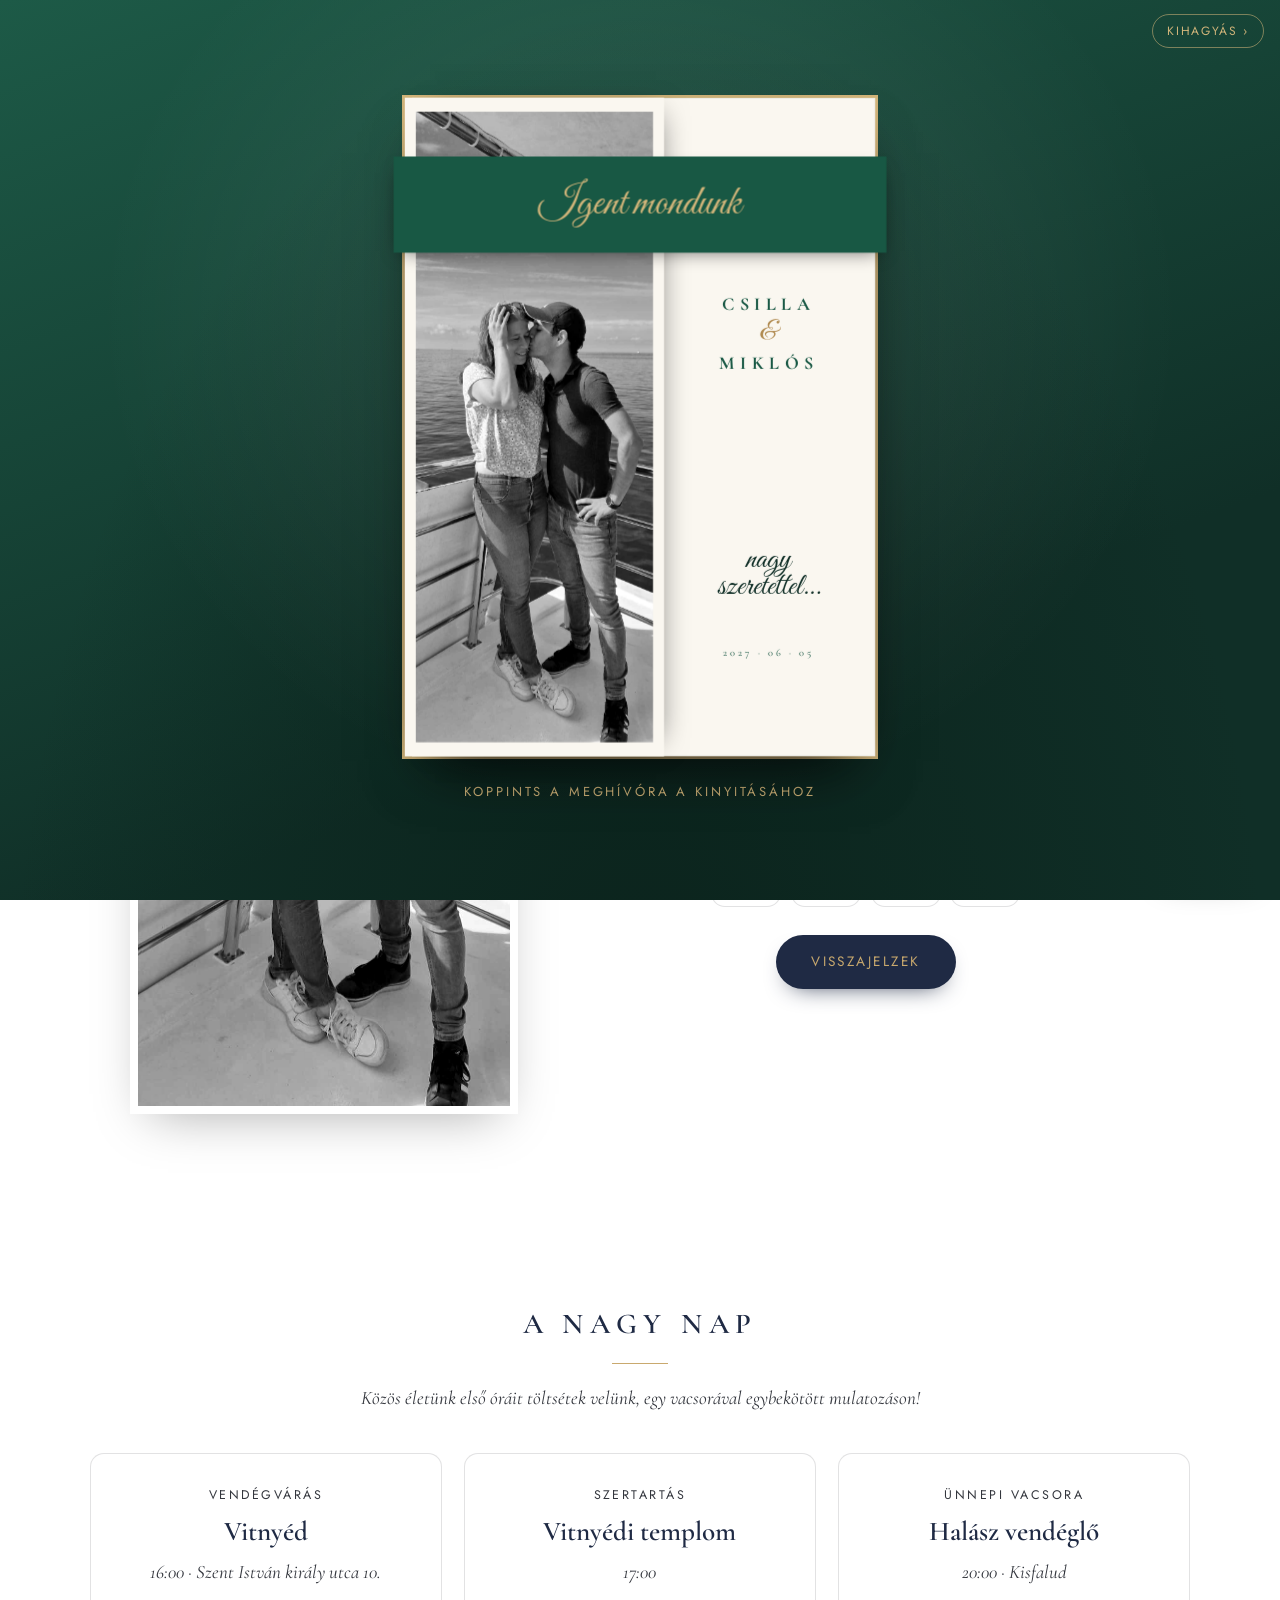
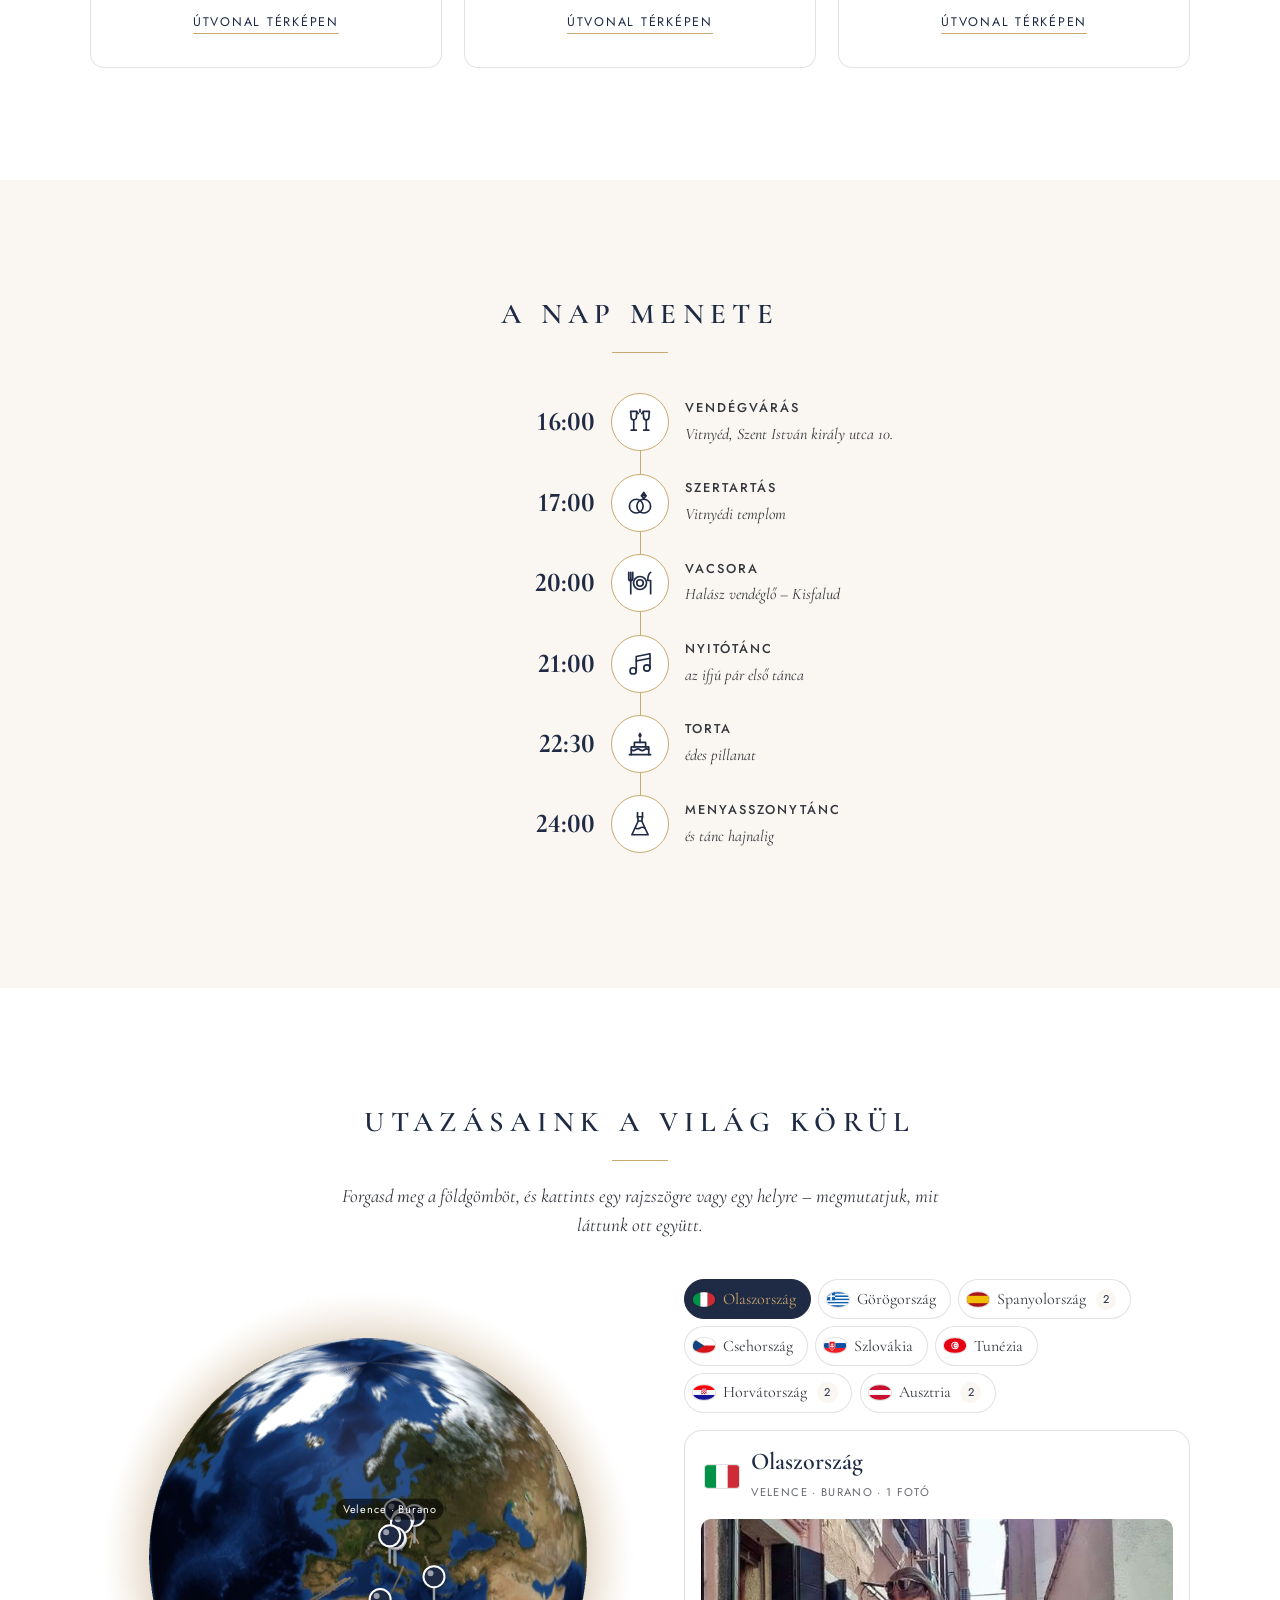
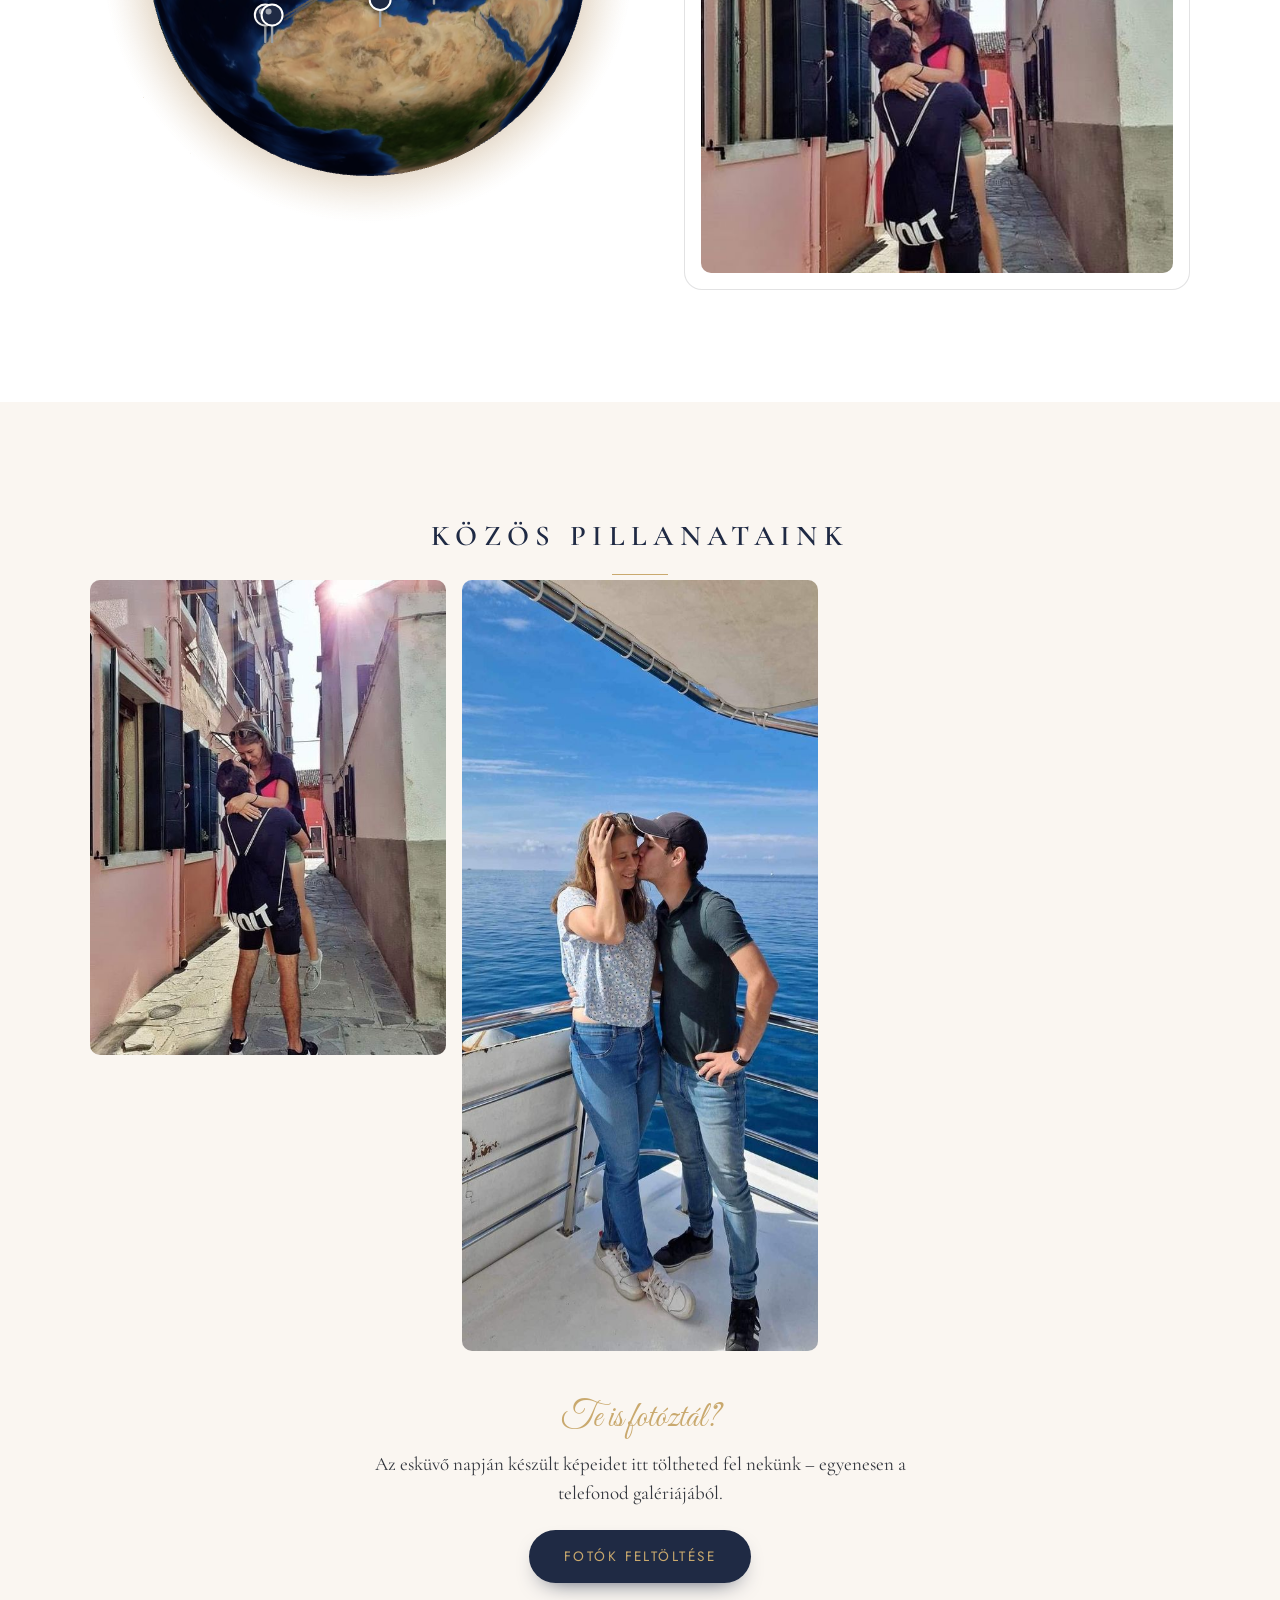
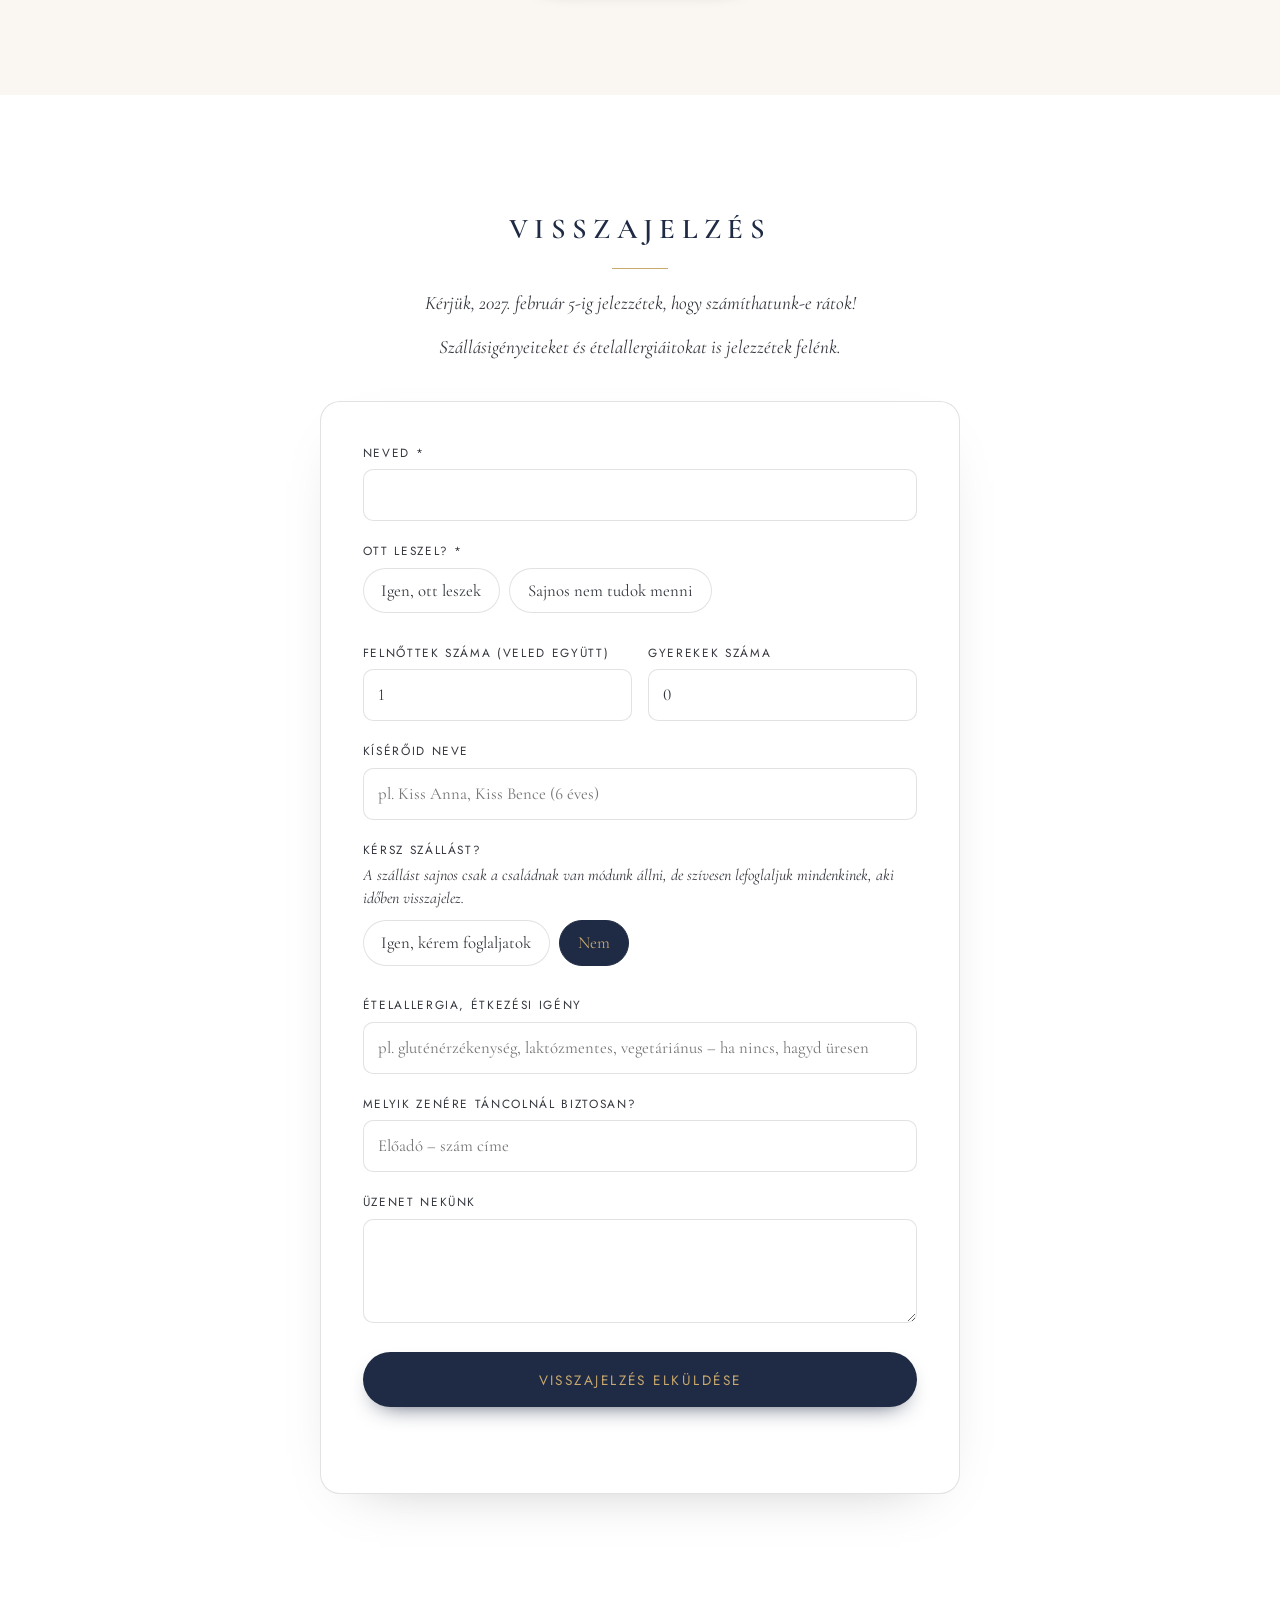
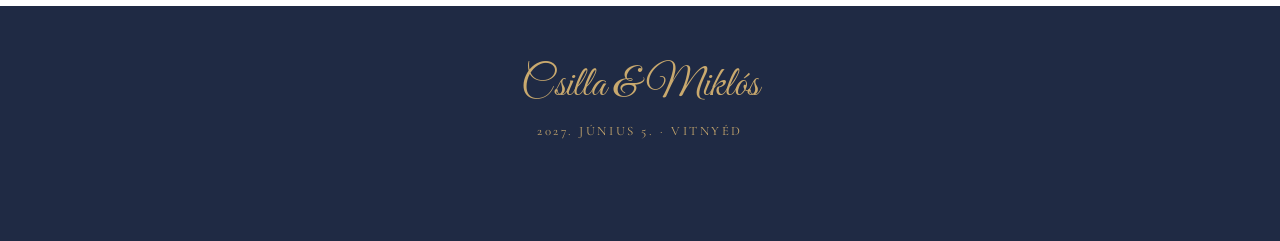
==== commit ff850a52: "Utazásfotók feltöltése a földgömbhöz (Fuerteventura, Görögország, Gran Canaria, Pula, Szlovákia, Tun" ====
--- a/index.html
+++ b/index.html
@@ -191,7 +191,7 @@
   <script src="js/flags.js?v=20261107a" defer></script>
   <script src="js/config.js?v=20261107a" defer></script>
   <script src="js/intro.js?v=20261107c" defer></script>
-  <script src="js/photos.js?v=20261107a" defer></script>
+  <script src="js/photos.js?v=20261107d" defer></script>
   <script src="js/app.js?v=20261107a" defer></script>
 </body>
 </html>
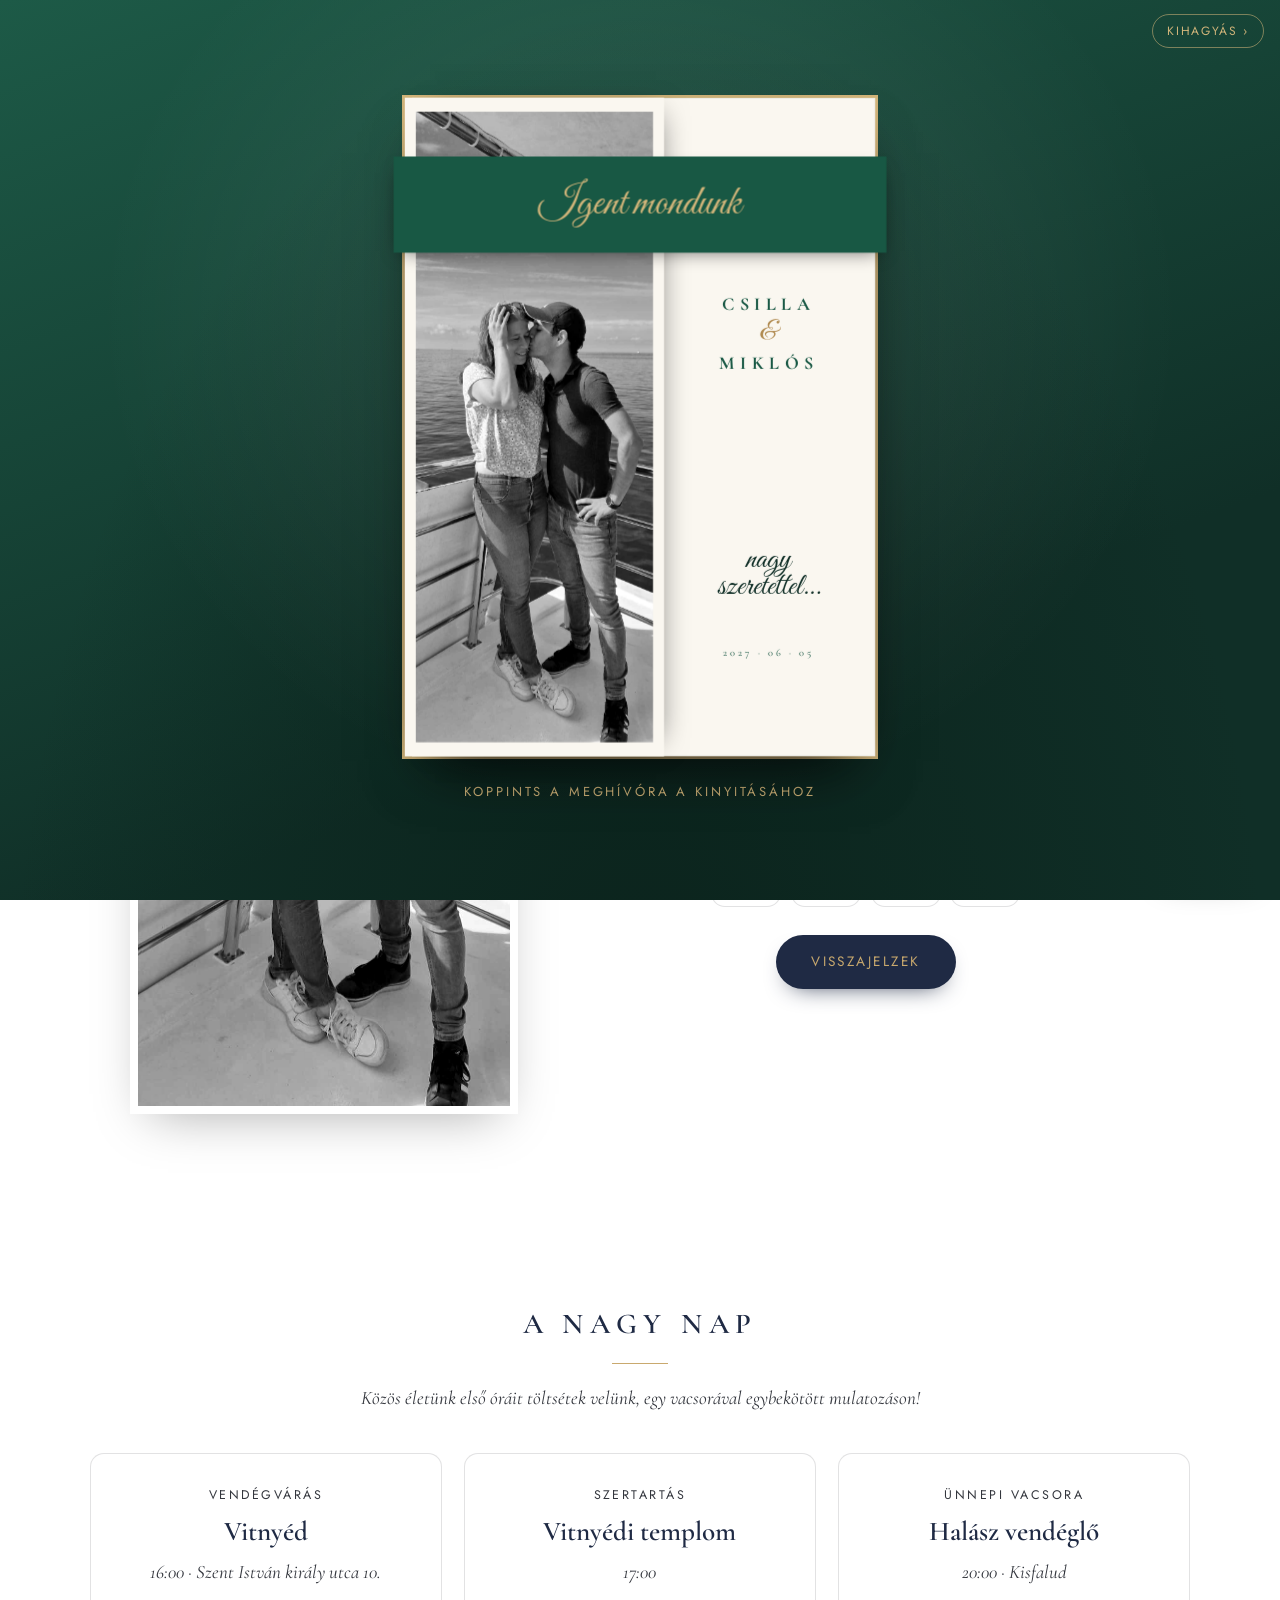
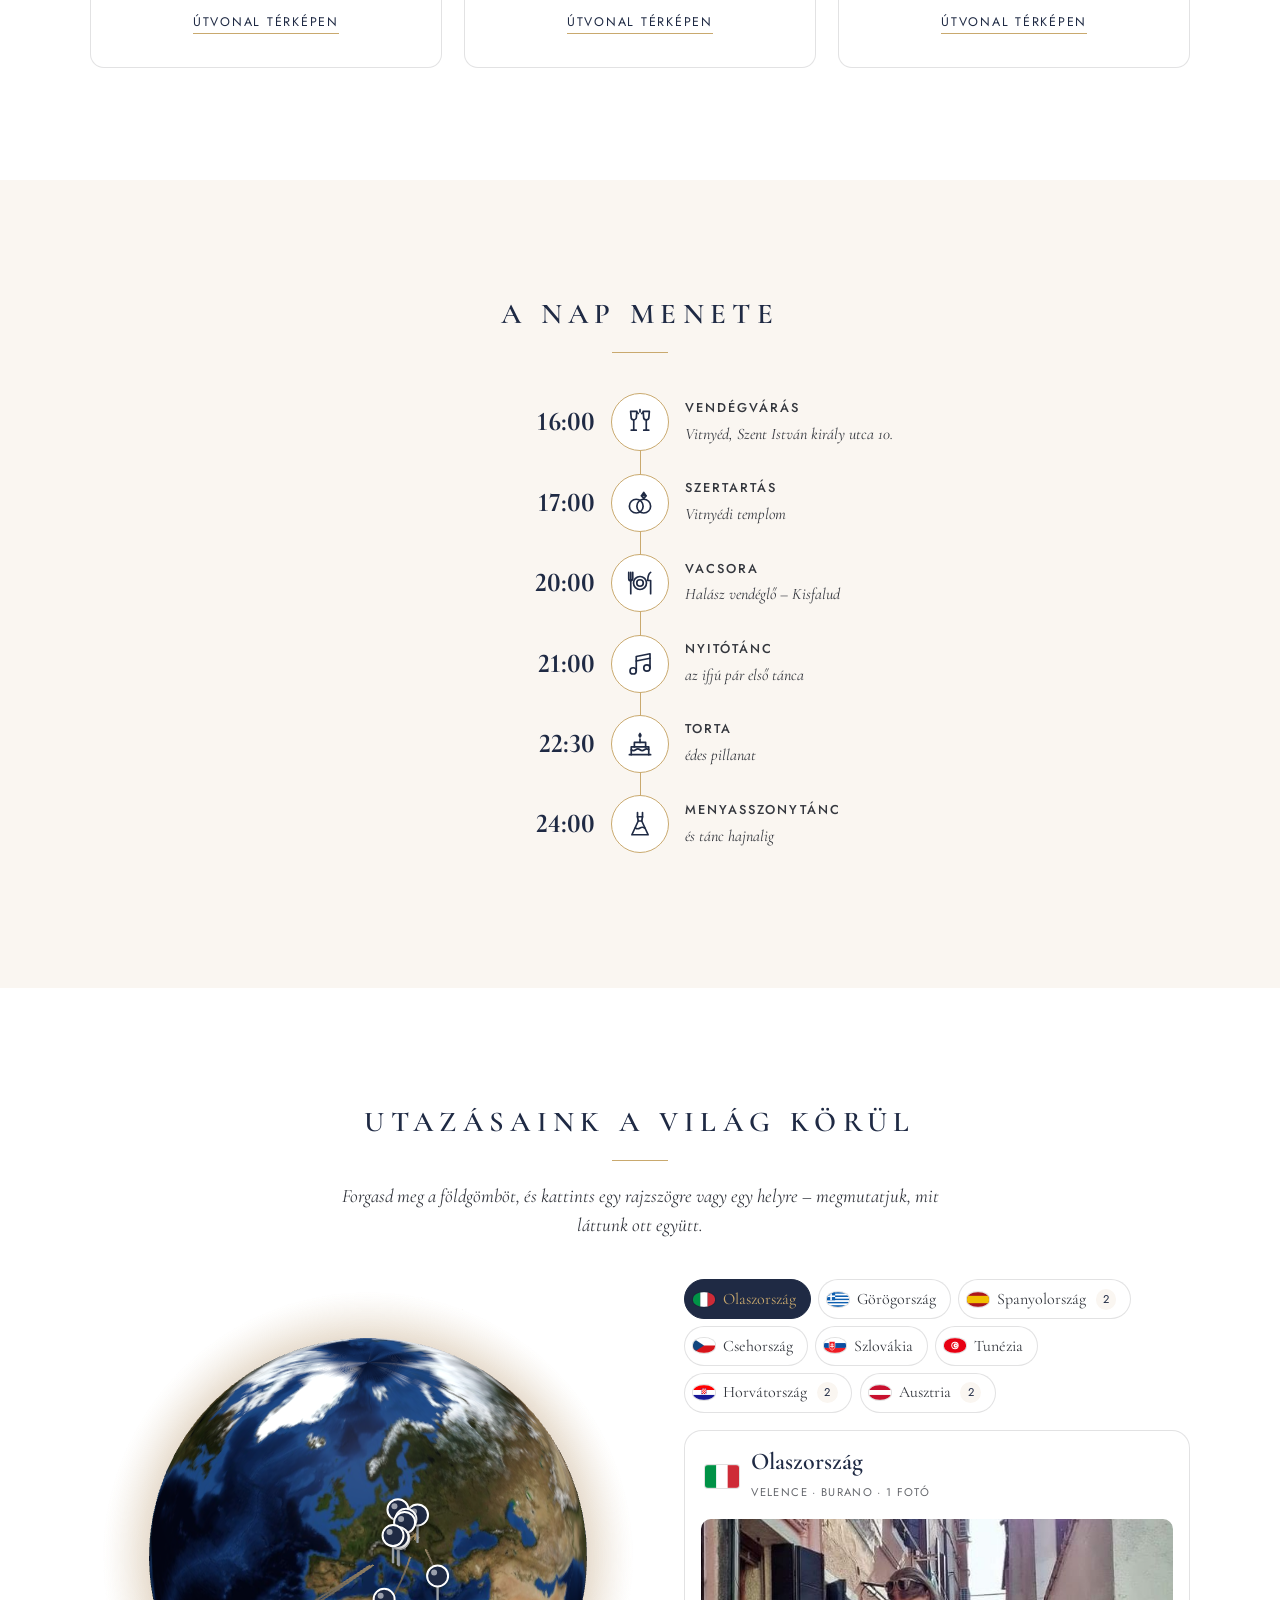
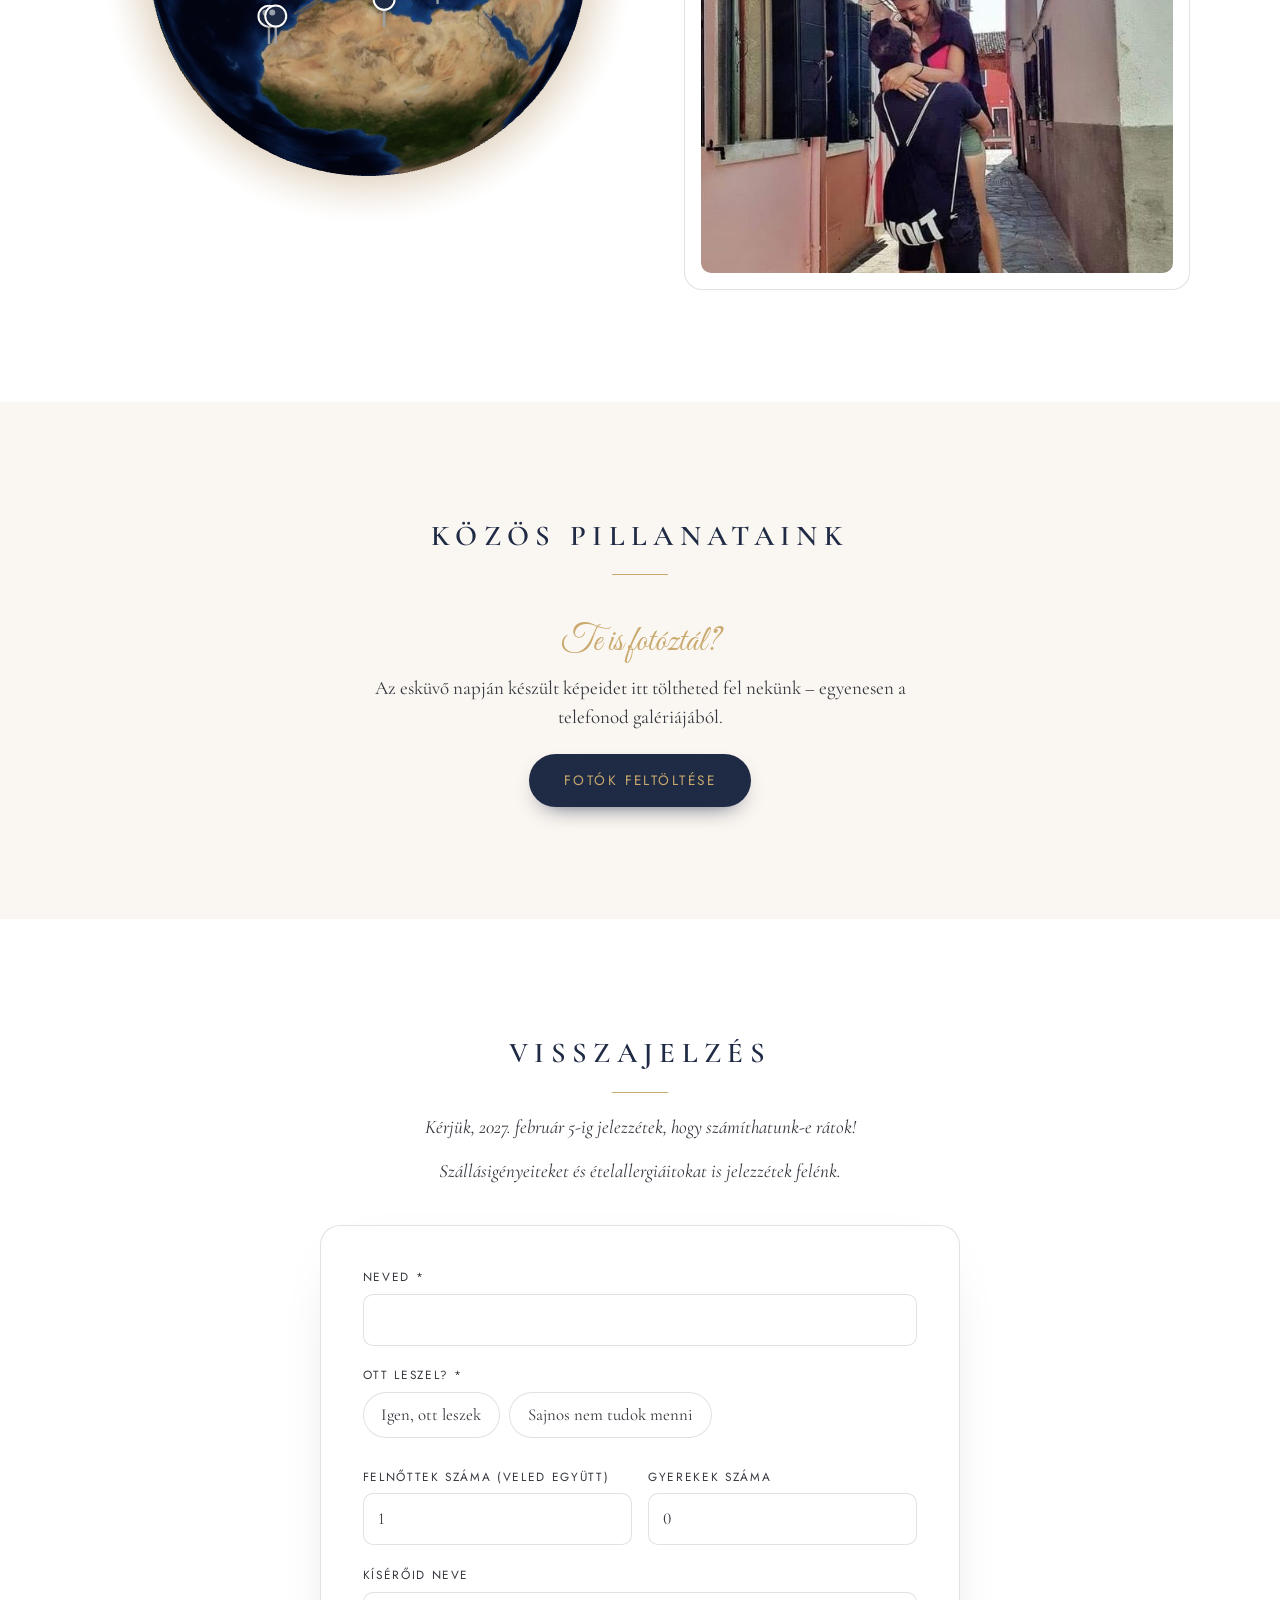
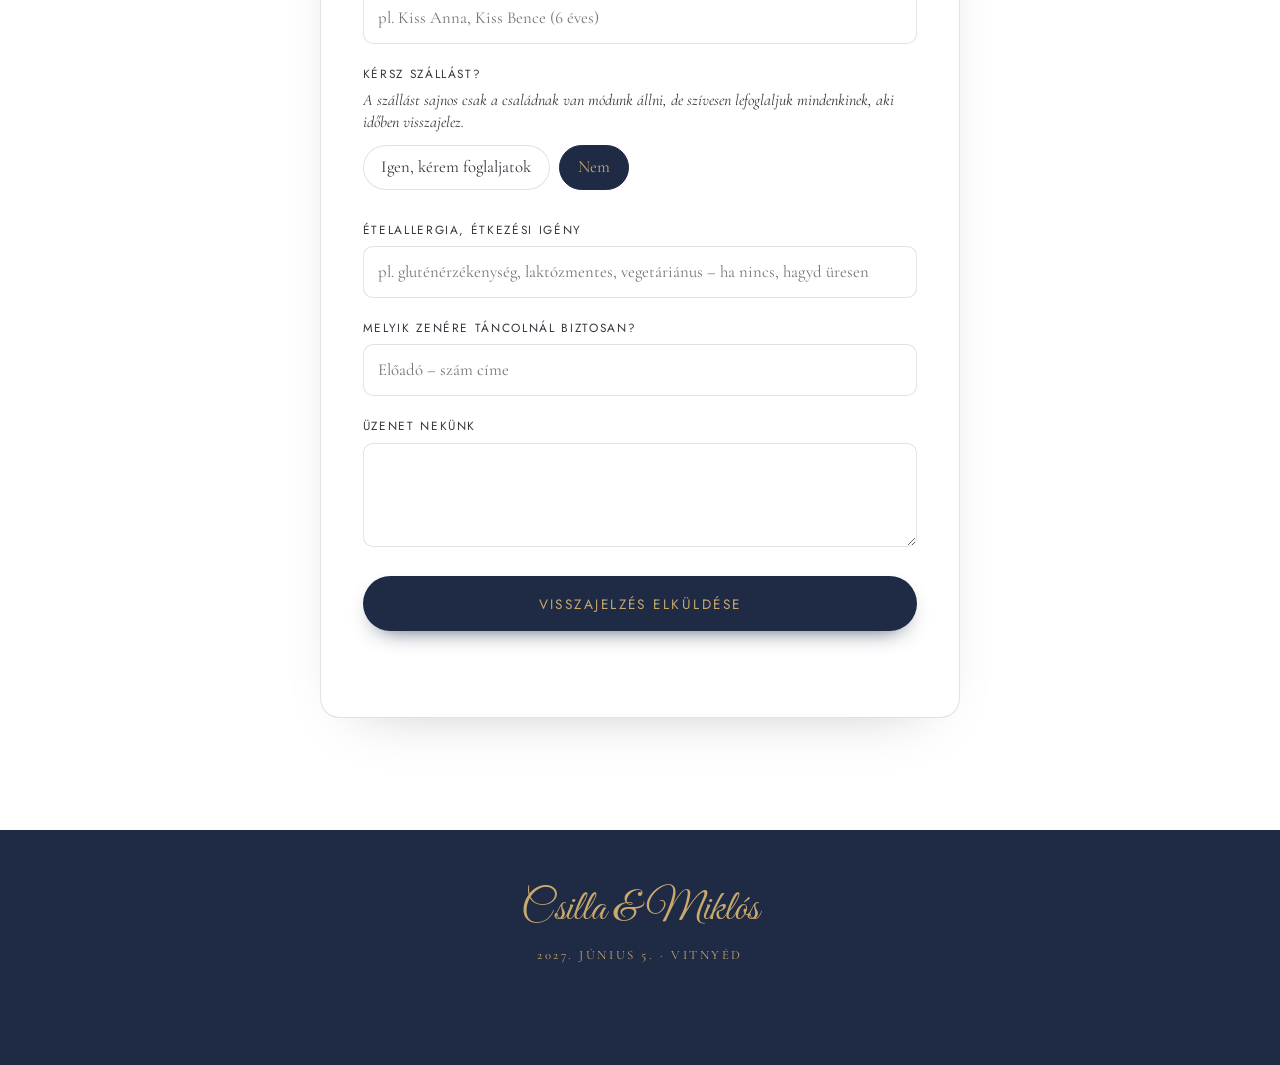
==== commit 063d3921: "Kalamata, Schönbrunn átnevezés; galéria képeinek eltávolítása Co-Authored-By: Claude Opus 5.5 <norep" ====
--- a/index.html
+++ b/index.html
@@ -9,7 +9,7 @@
   <link rel="preconnect" href="https://fonts.googleapis.com">
   <link rel="preconnect" href="https://fonts.gstatic.com" crossorigin>
   <link href="https://fonts.googleapis.com/css2?family=Cormorant+Garamond:ital,wght@0,400;0,500;0,600;0,700;1,400;1,500&family=Great+Vibes&family=Jost:wght@300;400;500&display=swap" rel="stylesheet">
-  <link rel="stylesheet" href="css/style.css?v=20261107a">
+  <link rel="stylesheet" href="css/style.css?v=20261107e">
   <link rel="stylesheet" href="css/intro.css?v=20261107c">
 </head>
 <body>
@@ -31,7 +31,7 @@
     <!-- Nyitókép -->
     <section class="hero">
       <div class="hero__photo">
-        <img src="img/hero.jpg?v=20261107a" alt="Csilla és Miklós" loading="eager">
+        <img src="img/hero.jpg?v=20261107e" alt="Csilla és Miklós" loading="eager">
       </div>
       <div class="band"><span>Igent mondunk</span></div>
       <div class="hero__text">
@@ -188,10 +188,10 @@
 
   <script src="js/vendor/globe.gl.min.js" defer></script>
   <script src="js/globe-textures.js" defer></script>
-  <script src="js/flags.js?v=20261107a" defer></script>
-  <script src="js/config.js?v=20261107a" defer></script>
+  <script src="js/flags.js?v=20261107e" defer></script>
+  <script src="js/config.js?v=20261107e" defer></script>
   <script src="js/intro.js?v=20261107c" defer></script>
-  <script src="js/photos.js?v=20261107d" defer></script>
-  <script src="js/app.js?v=20261107a" defer></script>
+  <script src="js/photos.js?v=20261107e" defer></script>
+  <script src="js/app.js?v=20261107e" defer></script>
 </body>
 </html>
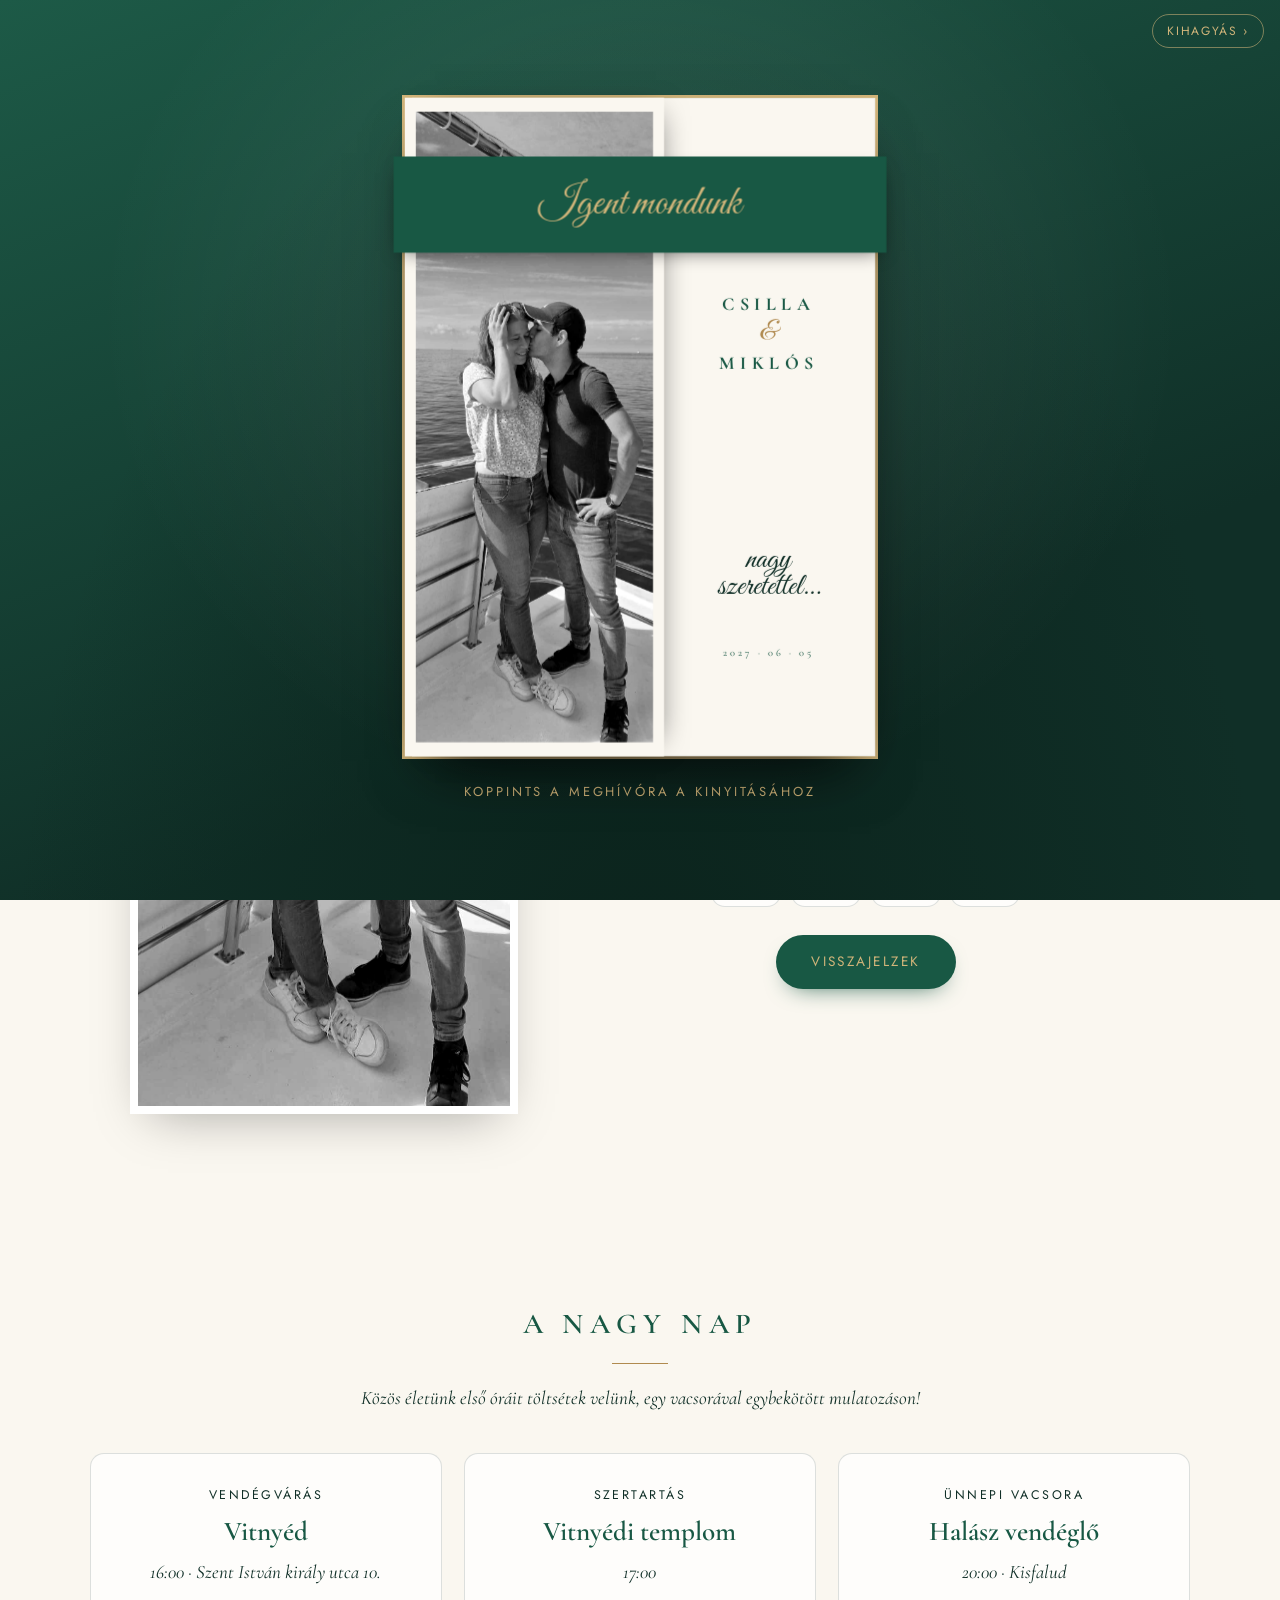
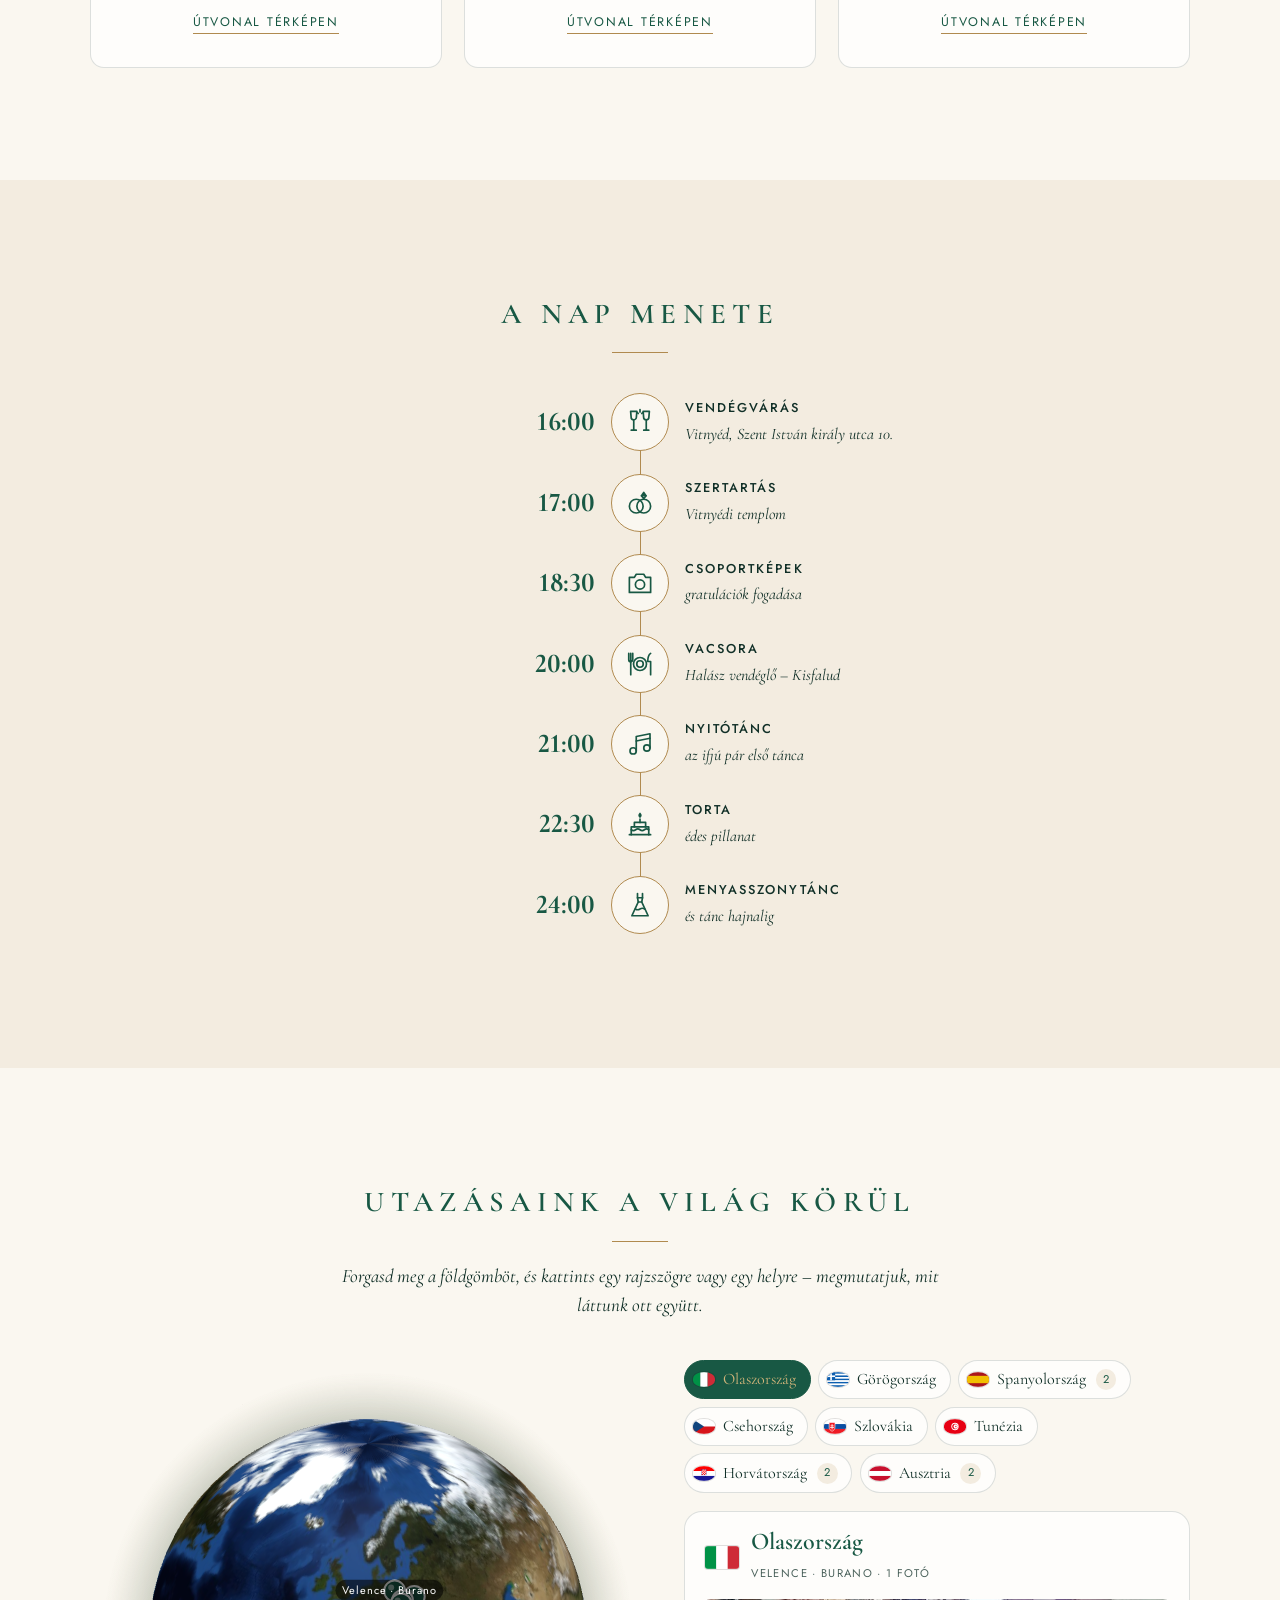
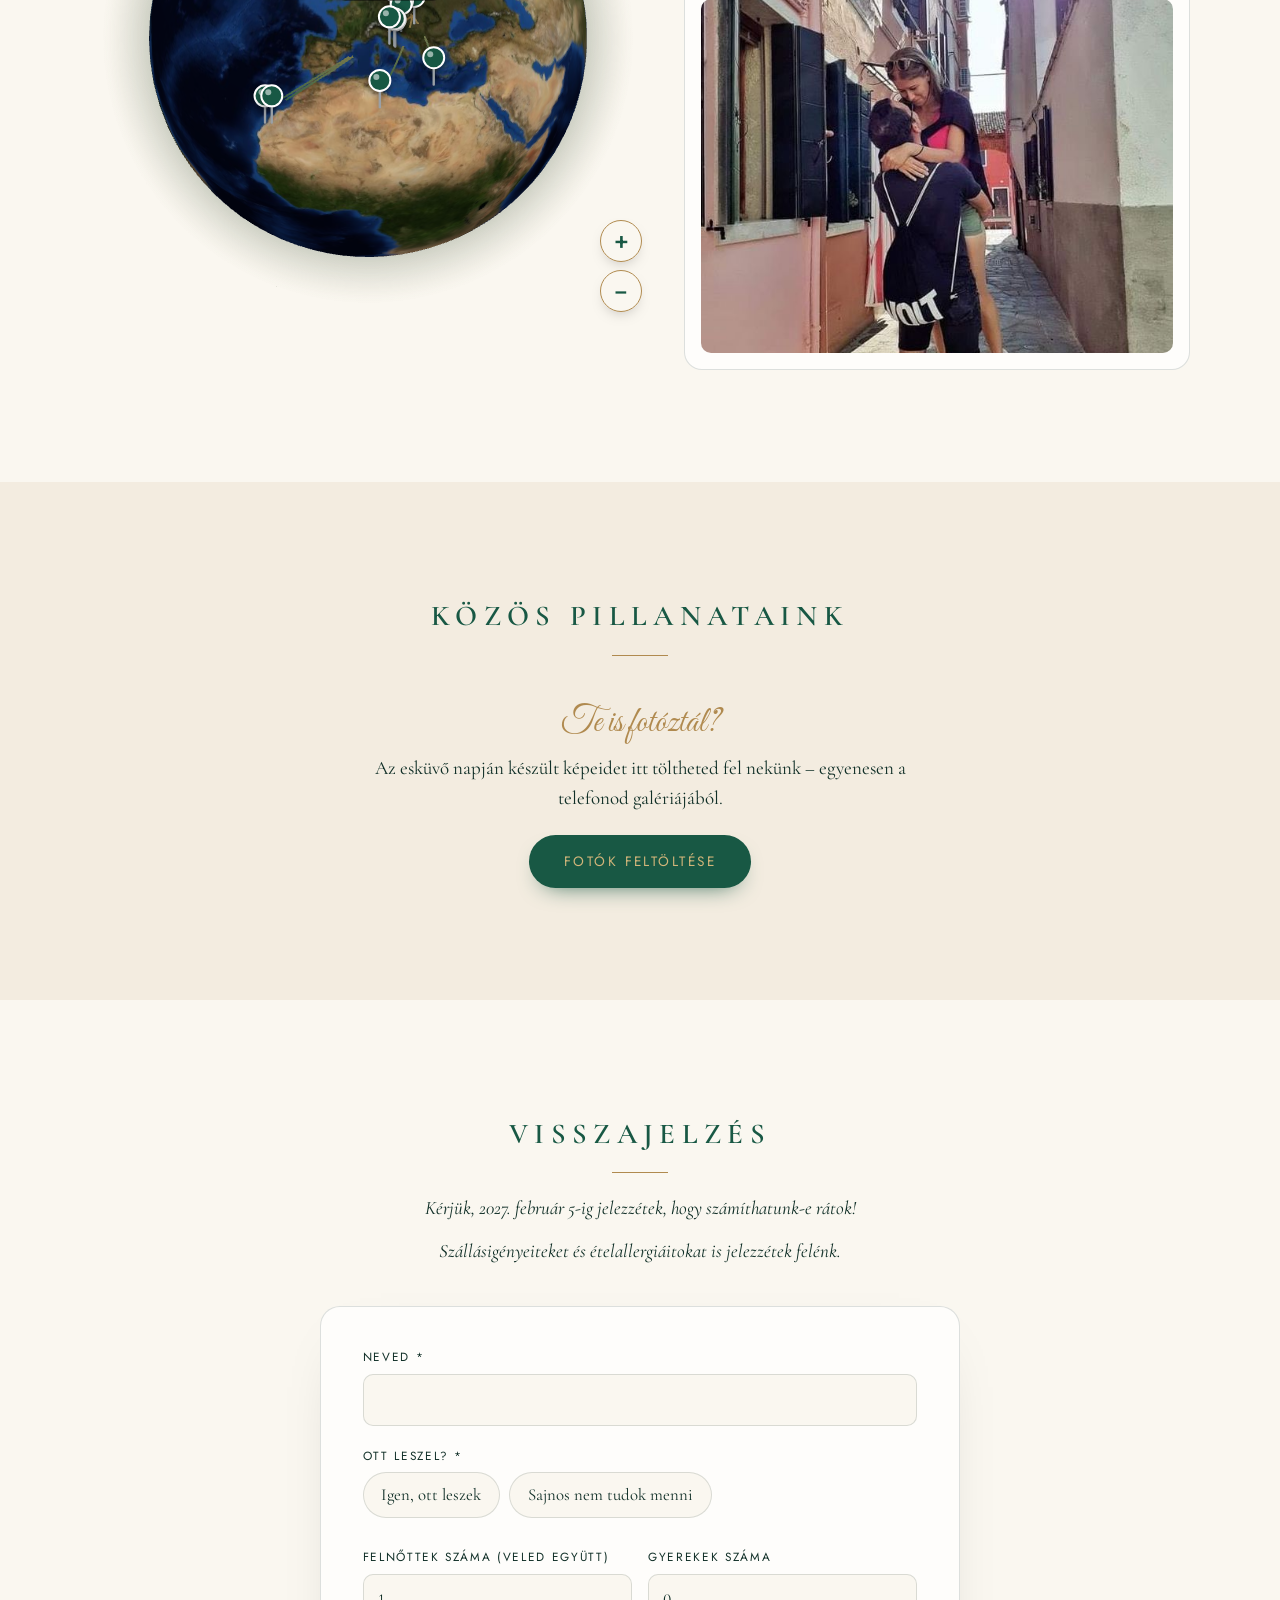
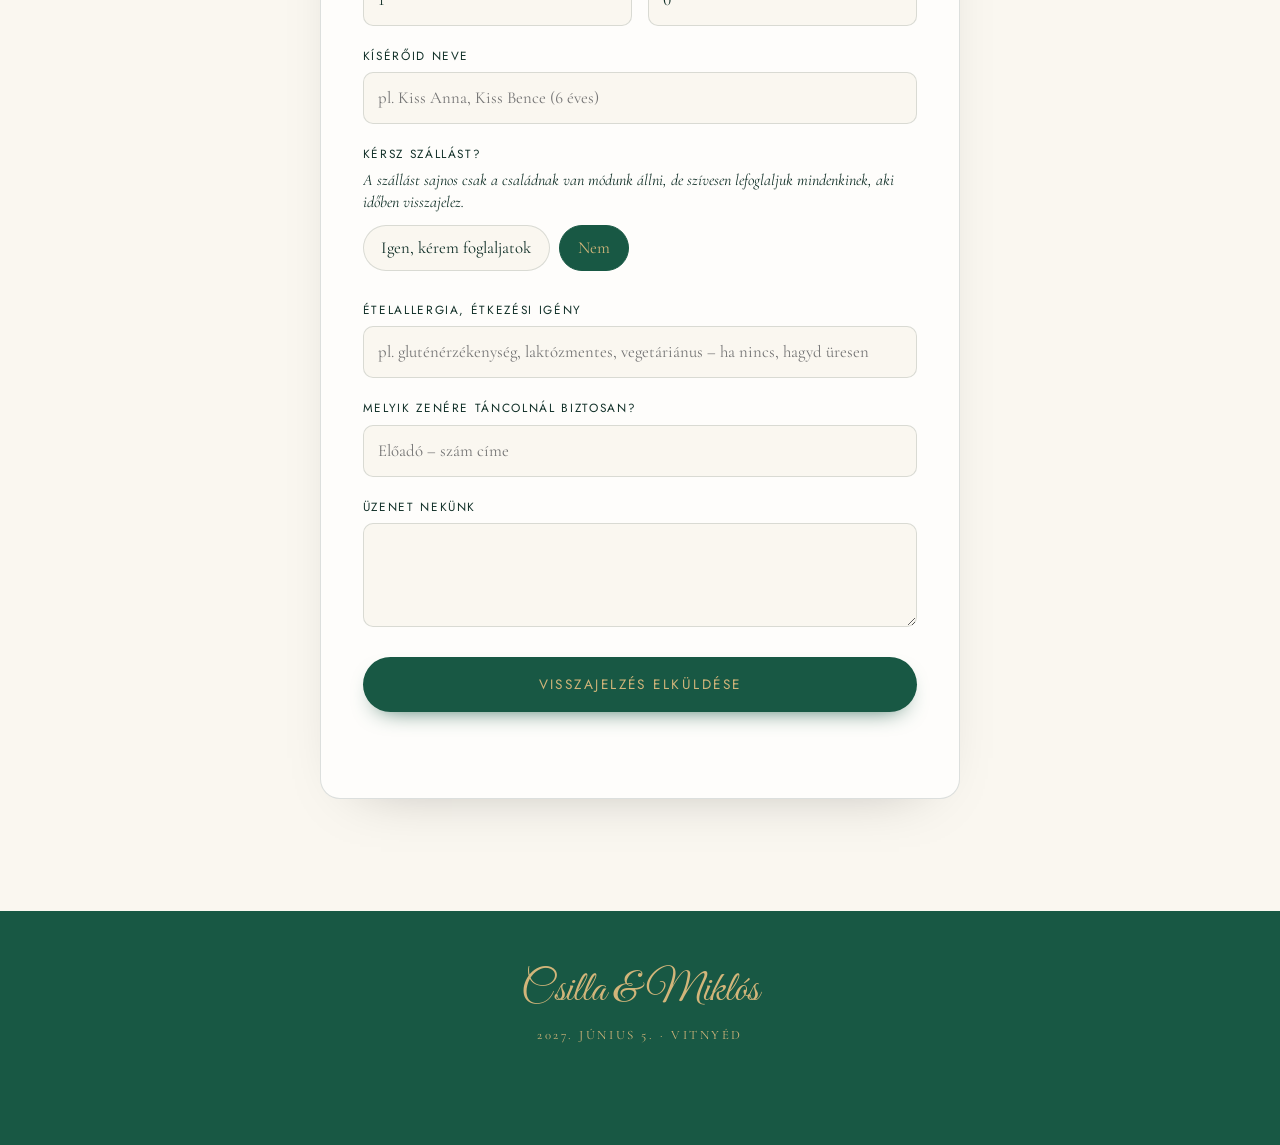
==== commit 7563a1a7: "18:30 Csoportképek; mobil nap menete és földgömb nagyítás; végleges smaragd szín; intro minden megny" ====
--- a/index.html
+++ b/index.html
@@ -5,12 +5,12 @@
   <meta name="viewport" content="width=device-width, initial-scale=1, viewport-fit=cover">
   <title>Csilla &amp; Miklós · 2027. június 5.</title>
   <meta name="description" content="Budai Csilla és Vincze Miklós esküvője – 2027. június 5., Vitnyéd">
-  <meta name="theme-color" content="#1F2A44">
+  <meta name="theme-color" content="#185844">
   <link rel="preconnect" href="https://fonts.googleapis.com">
   <link rel="preconnect" href="https://fonts.gstatic.com" crossorigin>
   <link href="https://fonts.googleapis.com/css2?family=Cormorant+Garamond:ital,wght@0,400;0,500;0,600;0,700;1,400;1,500&family=Great+Vibes&family=Jost:wght@300;400;500&display=swap" rel="stylesheet">
-  <link rel="stylesheet" href="css/style.css?v=20261107e">
-  <link rel="stylesheet" href="css/intro.css?v=20261107c">
+  <link rel="stylesheet" href="css/style.css?v=20261107f">
+  <link rel="stylesheet" href="css/intro.css?v=20261107f">
 </head>
 <body>
 
@@ -31,7 +31,7 @@
     <!-- Nyitókép -->
     <section class="hero">
       <div class="hero__photo">
-        <img src="img/hero.jpg?v=20261107e" alt="Csilla és Miklós" loading="eager">
+        <img src="img/hero.jpg?v=20261107f" alt="Csilla és Miklós" loading="eager">
       </div>
       <div class="band"><span>Igent mondunk</span></div>
       <div class="hero__text">
@@ -68,7 +68,13 @@
       <h2 class="title">Utazásaink a világ körül</h2>
       <p class="lead">Forgasd meg a földgömböt, és kattints egy rajzszögre vagy egy helyre – megmutatjuk, mit láttunk ott együtt.</p>
       <div class="globe-wrap">
-        <div id="globe" class="globe" role="img" aria-label="Interaktív földgömb az utazásainkkal"></div>
+        <div class="globe-box">
+          <div id="globe" class="globe" role="img" aria-label="Interaktív földgömb az utazásainkkal"></div>
+          <div class="globe-zoom" aria-label="Nagyítás">
+            <button type="button" id="zoomIn" aria-label="Nagyítás">+</button>
+            <button type="button" id="zoomOut" aria-label="Kicsinyítés">−</button>
+          </div>
+        </div>
         <aside class="trips">
           <ul class="trip-chips" id="tripList" aria-label="Helyek, ahol jártunk"></ul>
           <div class="trip-detail" id="tripDetail" aria-live="polite"></div>
@@ -163,17 +169,6 @@
     <p>2027. június 5. · Vitnyéd</p>
   </footer>
 
-  <!-- Színválasztó -->
-  <div class="theme" id="theme">
-    <button class="theme__toggle" id="themeToggle" aria-expanded="false" aria-controls="themePanel" title="Színvilág választása">
-      <span class="theme__dot"></span><span class="theme__label">Színek</span>
-    </button>
-    <div class="theme__panel" id="themePanel" hidden>
-      <p>Válassz színvilágot</p>
-      <div class="theme__list" id="themeList"></div>
-    </div>
-  </div>
-
   <!-- Képnéző -->
   <div class="lightbox" id="lightbox" hidden role="dialog" aria-modal="true" aria-label="Képnéző">
     <button class="lb__close" id="lbClose" aria-label="Bezárás">×</button>
@@ -188,10 +183,10 @@
 
   <script src="js/vendor/globe.gl.min.js" defer></script>
   <script src="js/globe-textures.js" defer></script>
-  <script src="js/flags.js?v=20261107e" defer></script>
-  <script src="js/config.js?v=20261107e" defer></script>
-  <script src="js/intro.js?v=20261107c" defer></script>
-  <script src="js/photos.js?v=20261107e" defer></script>
-  <script src="js/app.js?v=20261107e" defer></script>
+  <script src="js/flags.js?v=20261107f" defer></script>
+  <script src="js/config.js?v=20261107f" defer></script>
+  <script src="js/intro.js?v=20261107f" defer></script>
+  <script src="js/photos.js?v=20261107f" defer></script>
+  <script src="js/app.js?v=20261107f" defer></script>
 </body>
 </html>
--- a/css/style.css
+++ b/css/style.css
@@ -4,12 +4,12 @@
    ========================================================== */
 
 :root {
-  --bg: #FFFFFF;
-  --band: #1F2A44;
-  --band-text: #C9A96E;
-  --accent: #1F2A44;
-  --rule: #C9A96E;
-  --text: #33363D;
+  --bg: #FAF7F0;
+  --band: #185844;
+  --band-text: #D2B57A;
+  --accent: #185844;
+  --rule: #B08A4F;
+  --text: #102F27;
   --tint: color-mix(in srgb, var(--rule) 10%, var(--bg));
   --card: color-mix(in srgb, #fff 70%, var(--bg));
   --line: color-mix(in srgb, var(--text) 14%, transparent);
@@ -157,7 +157,7 @@
 /* idővonal */
 .timeline { list-style: none; padding: 0; margin: 2.5rem auto 0; max-width: 560px !important; position: relative; }
 .timeline::before { content: ""; position: absolute; left: 50%; top: 1.6rem; bottom: 1.6rem; width: 1px; background: var(--rule); }
-.timeline li { display: grid; grid-template-columns: 1fr 58px 1fr; align-items: center; margin: 0 0 1.4rem; }
+.timeline li { display: grid; grid-template-columns: minmax(0,1fr) 58px minmax(0,1fr); align-items: center; margin: 0 0 1.4rem; }
 .timeline .ico {
   width: 58px; height: 58px; border-radius: 50%; justify-self: center; position: relative; z-index: 1;
   display: grid; place-items: center; color: var(--accent);
@@ -179,6 +179,15 @@
   background: radial-gradient(circle at 50% 50%, color-mix(in srgb, var(--rule) 22%, transparent), transparent 68%);
 }
 .globe:active { cursor: grabbing; }
+.globe-box { position: relative; width: 100%; min-width: 0; max-width: 620px; margin: 0 auto; }
+.globe-zoom { position: absolute; right: 4px; bottom: 4px; display: grid; gap: 8px; z-index: 2; }
+.globe-zoom button {
+  width: 42px; height: 42px; border-radius: 50%; border: 1px solid var(--rule); cursor: pointer;
+  background: color-mix(in srgb, var(--bg) 88%, transparent); color: var(--accent);
+  font: 500 1.45rem/1 var(--sans); display: grid; place-items: center; box-shadow: 0 6px 16px -8px rgba(0,0,0,.35);
+  -webkit-tap-highlight-color: transparent; touch-action: manipulation;
+}
+.globe-zoom button:hover, .globe-zoom button:active { background: var(--band); color: var(--band-text); border-color: var(--band); }
 .globe canvas { outline: none; }
 
 .flag { width: 26px; height: 17px; flex: none; border-radius: 3px; box-shadow: 0 0 0 1px rgba(0,0,0,.12); display: inline-block; }
@@ -386,7 +395,7 @@
   .hero__text { padding-top: 0; }
   .daterow span { padding: 0 .7rem; font-size: .85rem; letter-spacing: .16em; }
   .daterow b { font-size: 2.4rem; padding: .1rem .8rem; }
-  .globe-wrap { grid-template-columns: 1fr; }
+  .globe-wrap { grid-template-columns: minmax(0, 1fr); }
   .trip-detail { min-height: 0; }
   .timeline .t { font-size: 1.35rem; }
   .timeline .ico { width: 50px; height: 50px; }
@@ -394,6 +403,15 @@
   .lightbox { grid-template-columns: 40px 1fr 40px; }
   .lb__nav { font-size: 2.4rem; }
 }
+@media (max-width: 600px) {
+  .timeline { max-width: 100% !important; }
+  .timeline::before { left: calc(4.4rem + 25px); }
+  .timeline li { grid-template-columns: 4.4rem 50px minmax(0,1fr); }
+  .timeline .t { font-size: 1.25rem; padding-right: .7rem; }
+  .timeline .d { padding-left: .8rem; }
+  .timeline .d b { letter-spacing: .1em; font-size: .74rem; overflow-wrap: anywhere; }
+  .timeline .d i { font-size: .95rem; line-height: 1.3; display: block; }
+}
 @media (max-width: 480px) {
   .field-row { grid-template-columns: 1fr; gap: 0; }
   .countdown div { min-width: 62px; }
--- a/css/intro.css
+++ b/css/intro.css
@@ -24,6 +24,10 @@
   transition: transform 1.3s cubic-bezier(.45,.05,.2,1);
 }
 .intro.s-door .intro__stage { transform: scale(var(--fit)) translateX(calc(var(--u) * -27.5)); }
+/* telefonon (álló kijelző): kinyitás után végigmegyünk a három oldalon, hogy minden olvasható legyen */
+.intro.t-left   .intro__stage { transform: scale(var(--ts)) translateX(calc(var(--u) * 98.5)); transition: transform 1.5s cubic-bezier(.45,.05,.2,1); }
+.intro.t-center .intro__stage { transform: scale(var(--ts)) translateX(0);                      transition: transform 1.5s cubic-bezier(.45,.05,.2,1); }
+.intro.t-right  .intro__stage { transform: scale(var(--ts)) translateX(calc(var(--u) * -126)); transition: transform 1.5s cubic-bezier(.45,.05,.2,1); }
 .intro.is-leaving .intro__stage { transform: scale(calc(var(--fit) * 2.6)) translateX(0); transition: transform 3s cubic-bezier(.5,0,.25,1); }
 
 /* ---- a meghívó ---- */
@@ -98,9 +102,9 @@
 .ic__it { margin: calc(var(--u) * 2) 0 calc(var(--u) * 3); font-style: italic; font-size: calc(var(--u) * 3.1); line-height: 1.2; }
 .ic__qr { width: calc(var(--u) * 24); height: calc(var(--u) * 24); display: block; margin: 0 auto calc(var(--u) * 2); image-rendering: pixelated; }
 .ic__mini { margin: 0; font-size: calc(var(--u) * 2.6); line-height: 1.25; }
-.ic__tl { list-style: none; margin: calc(var(--u) * 10) 0 0; padding: 0; position: relative; }
-.ic__tl::before { content: ""; position: absolute; left: 50%; top: calc(var(--u) * 2); bottom: calc(var(--u) * 6); width: 1px; background: var(--gold); }
-.ic__tl li { display: grid; grid-template-columns: 1fr calc(var(--u) * 8) 1fr; align-items: center; margin-bottom: calc(var(--u) * 10.5); text-align: left; }
+.ic__tl { list-style: none; margin: calc(var(--u) * 7) 0 0; padding: 0; position: relative; }
+.ic__tl::before { content: ""; position: absolute; left: 50%; top: calc(var(--u) * 2); bottom: calc(var(--u) * 9); width: 1px; background: var(--gold); }
+.ic__tl li { display: grid; grid-template-columns: 1fr calc(var(--u) * 8) 1fr; align-items: center; margin-bottom: calc(var(--u) * 4.4); text-align: left; }
 .ic__tl b { text-align: right; color: var(--emerald); font-size: calc(var(--u) * 4.4); padding-right: calc(var(--u) * 3); }
 .ic__tl span { width: calc(var(--u) * 3.6); height: calc(var(--u) * 3.6); border-radius: 50%; border: 1px solid var(--emerald); background: var(--paper); justify-self: center; position: relative; }
 .ic__tl strong { display: block; letter-spacing: .14em; text-transform: uppercase; font-size: calc(var(--u) * 3); }
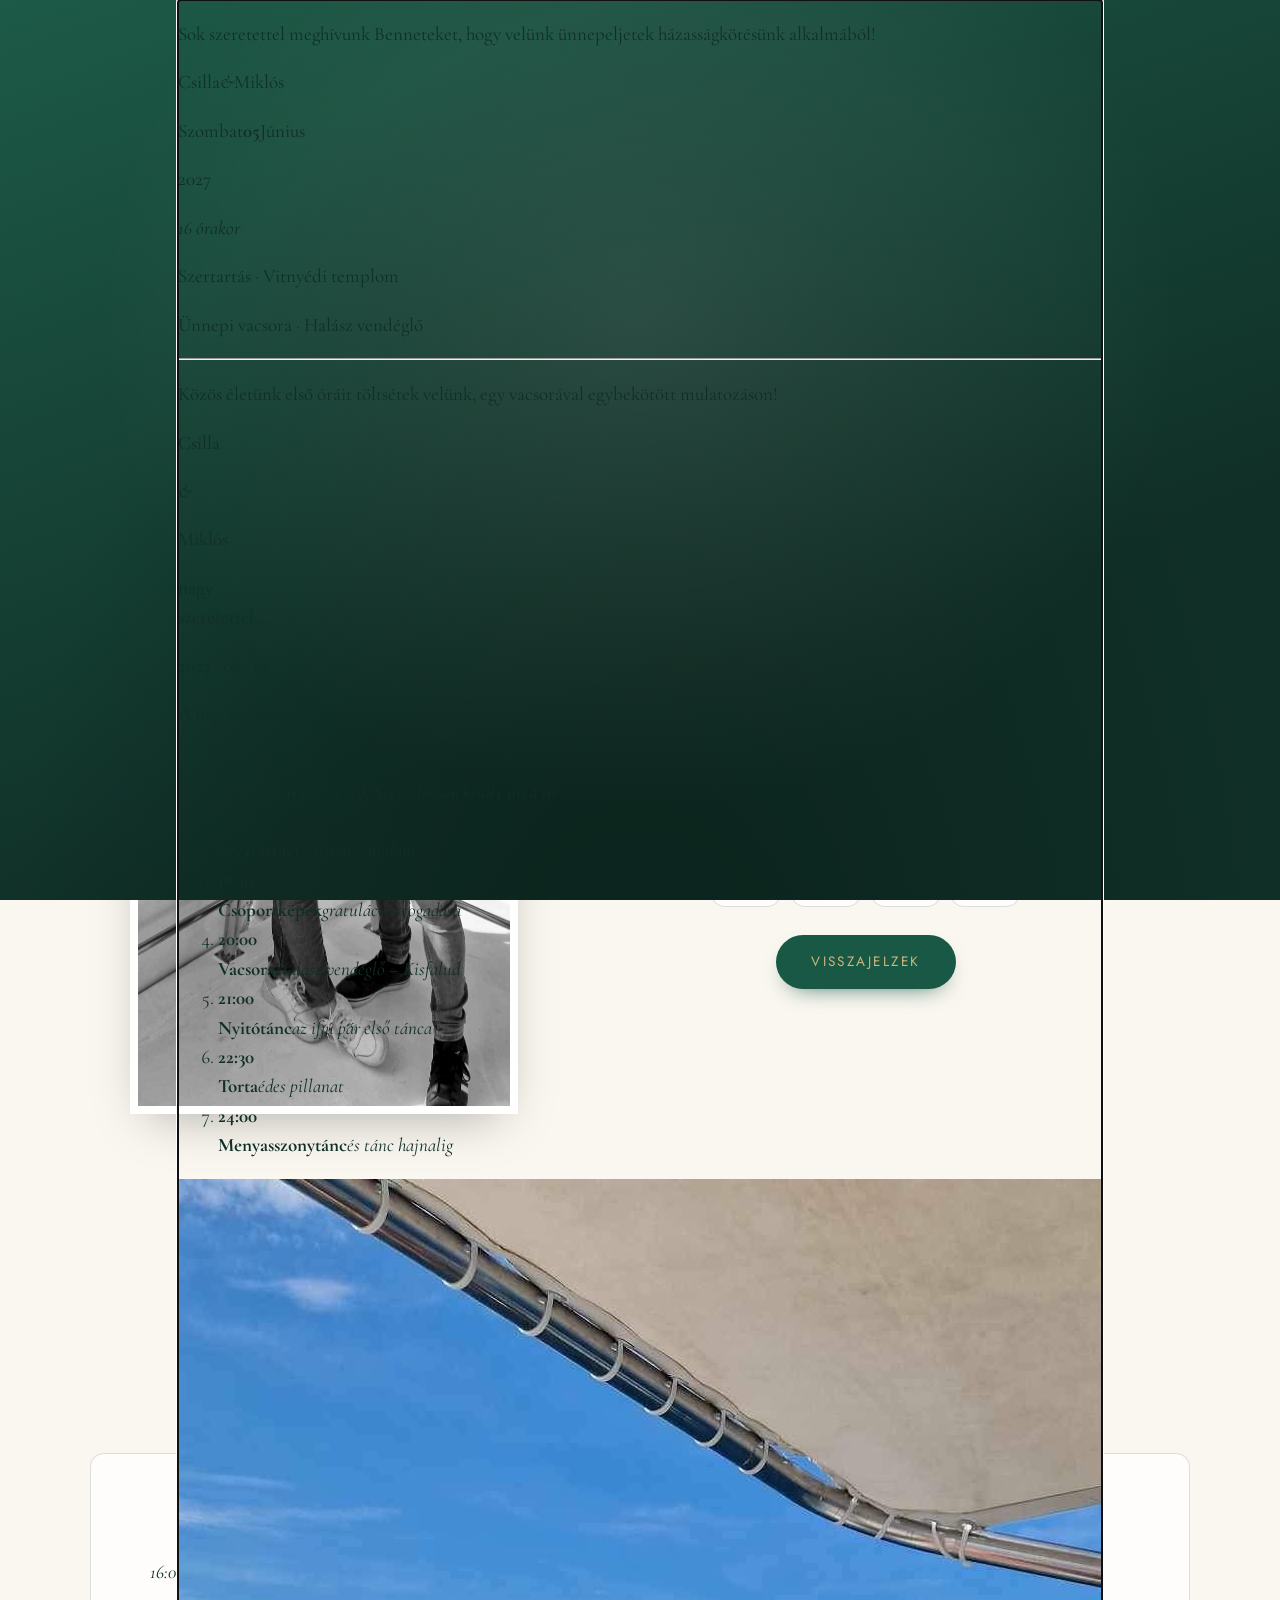
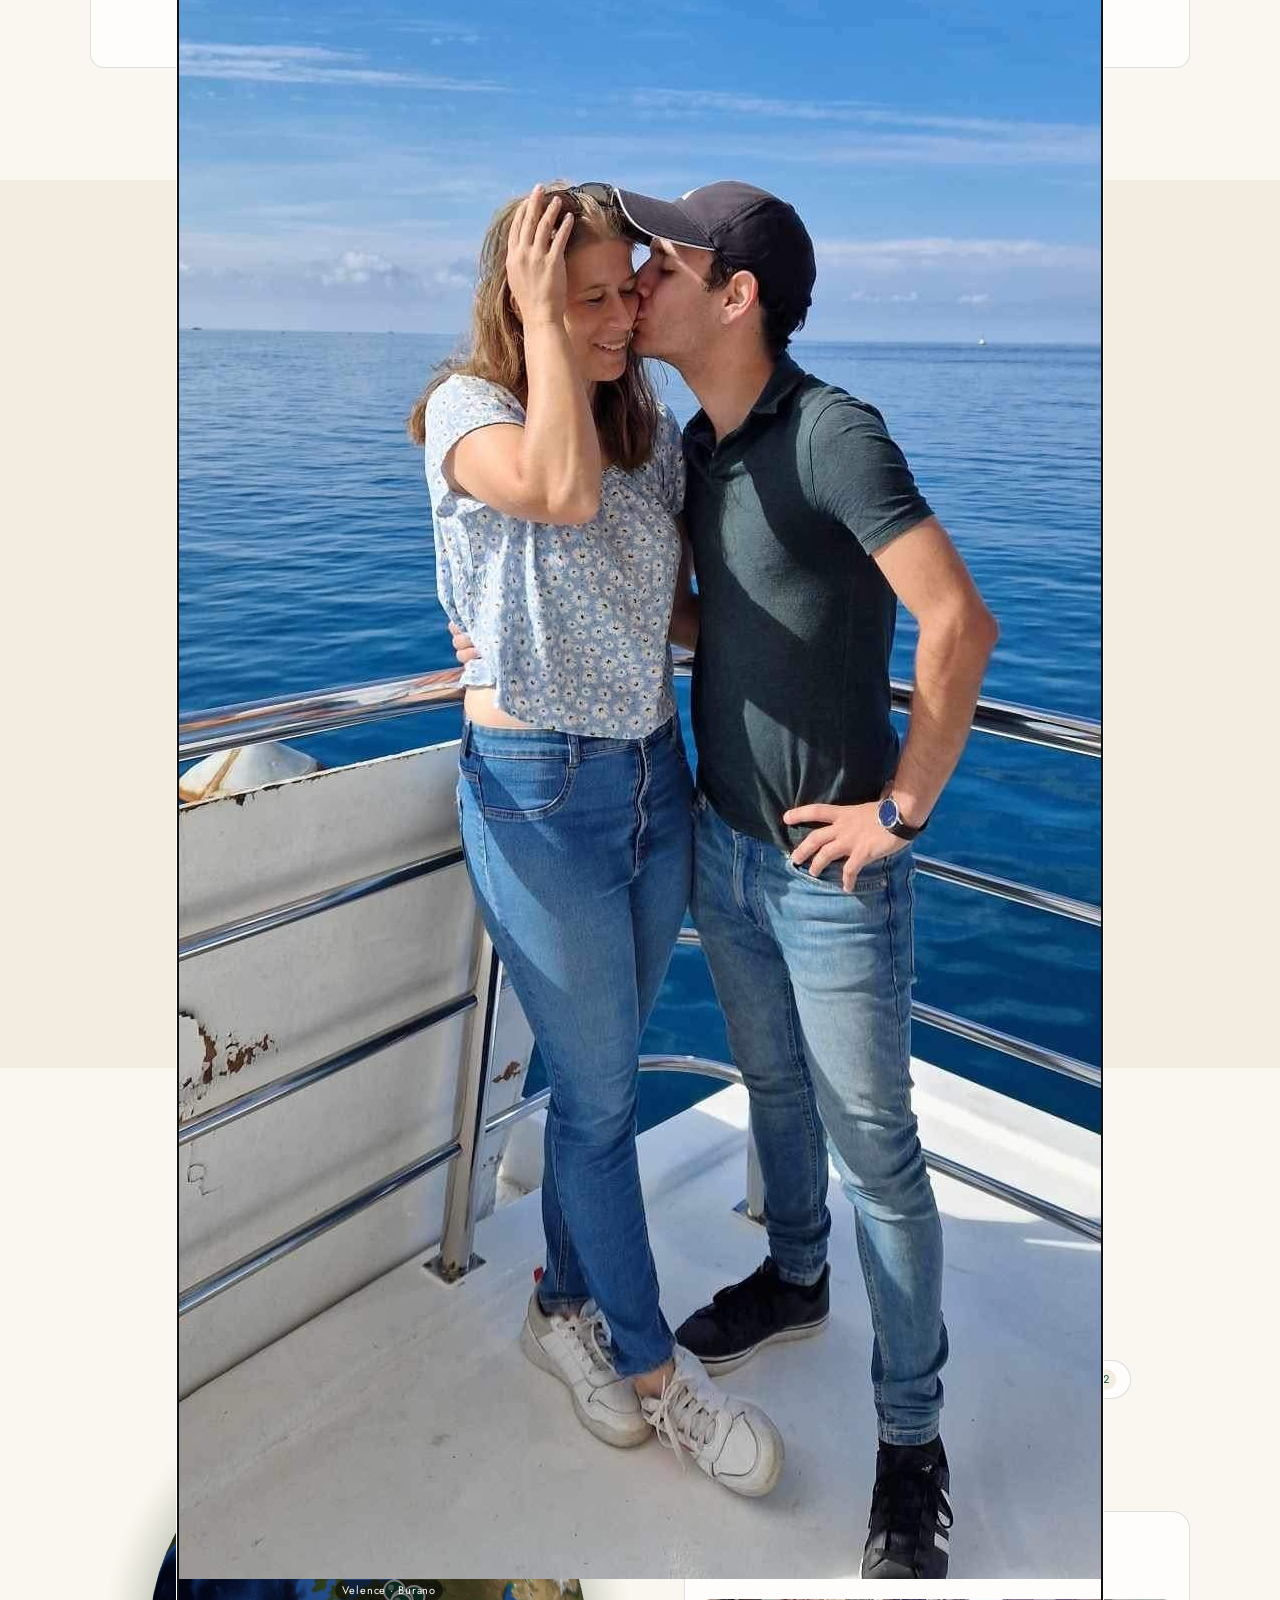
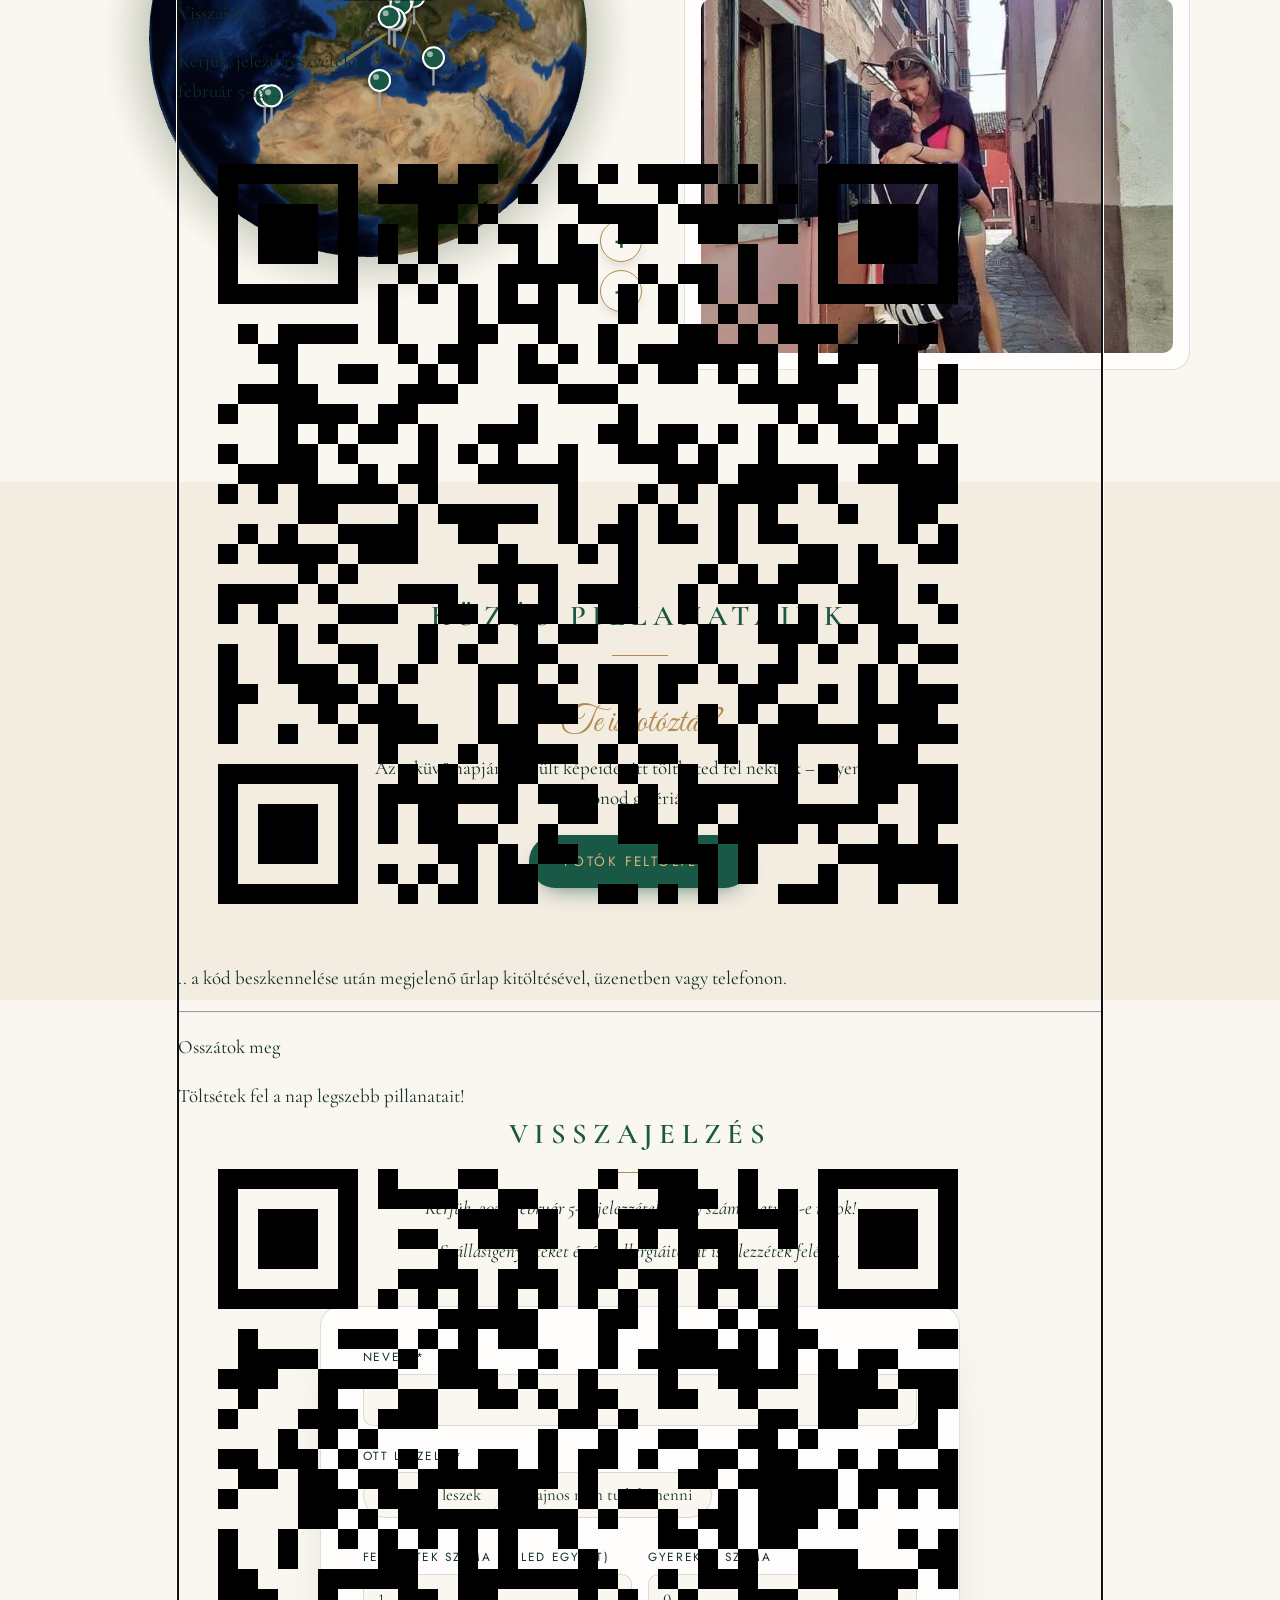
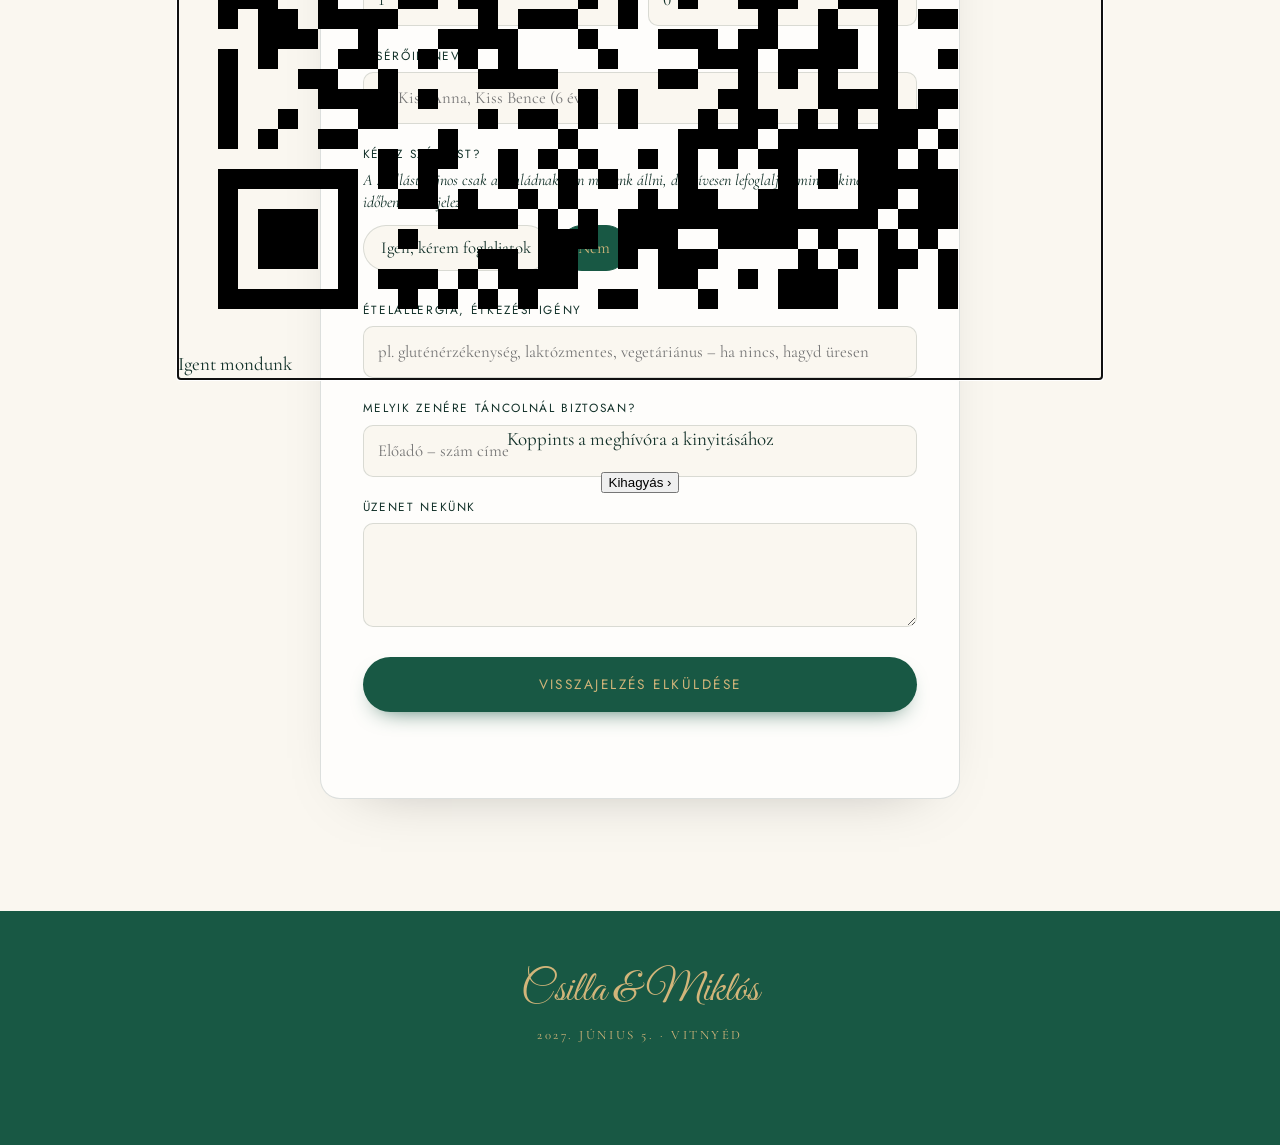
==== commit d624ddca: "Telefonos intro visszaállítása; új utazásfotók (Fuerteventura, Görögország, Gran Canaria, Schönbrunn" ====
--- a/index.html
+++ b/index.html
@@ -9,8 +9,8 @@
   <link rel="preconnect" href="https://fonts.googleapis.com">
   <link rel="preconnect" href="https://fonts.gstatic.com" crossorigin>
   <link href="https://fonts.googleapis.com/css2?family=Cormorant+Garamond:ital,wght@0,400;0,500;0,600;0,700;1,400;1,500&family=Great+Vibes&family=Jost:wght@300;400;500&display=swap" rel="stylesheet">
-  <link rel="stylesheet" href="css/style.css?v=20261107f">
-  <link rel="stylesheet" href="css/intro.css?v=20261107f">
+  <link rel="stylesheet" href="css/style.css?v=20261107g">
+  <link rel="stylesheet" href="css/intro.css?v=20261107g">
 </head>
 <body>
 
@@ -31,7 +31,7 @@
     <!-- Nyitókép -->
     <section class="hero">
       <div class="hero__photo">
-        <img src="img/hero.jpg?v=20261107f" alt="Csilla és Miklós" loading="eager">
+        <img src="img/hero.jpg?v=20261107g" alt="Csilla és Miklós" loading="eager">
       </div>
       <div class="band"><span>Igent mondunk</span></div>
       <div class="hero__text">
@@ -183,10 +183,10 @@
 
   <script src="js/vendor/globe.gl.min.js" defer></script>
   <script src="js/globe-textures.js" defer></script>
-  <script src="js/flags.js?v=20261107f" defer></script>
-  <script src="js/config.js?v=20261107f" defer></script>
-  <script src="js/intro.js?v=20261107f" defer></script>
-  <script src="js/photos.js?v=20261107f" defer></script>
-  <script src="js/app.js?v=20261107f" defer></script>
+  <script src="js/flags.js?v=20261107g" defer></script>
+  <script src="js/config.js?v=20261107g" defer></script>
+  <script src="js/intro.js?v=20261107g" defer></script>
+  <script src="js/photos.js?v=20261107g" defer></script>
+  <script src="js/app.js?v=20261107g" defer></script>
 </body>
 </html>
--- a/css/intro.css
+++ b/css/intro.css
@@ -24,104 +24,3 @@
   transition: transform 1.3s cubic-bezier(.45,.05,.2,1);
 }
 .intro.s-door .intro__stage { transform: scale(var(--fit)) translateX(calc(var(--u) * -27.5)); }
-/* telefonon (álló kijelző): kinyitás után végigmegyünk a három oldalon, hogy minden olvasható legyen */
-.intro.t-left   .intro__stage { transform: scale(var(--ts)) translateX(calc(var(--u) * 98.5)); transition: transform 1.5s cubic-bezier(.45,.05,.2,1); }
-.intro.t-center .intro__stage { transform: scale(var(--ts)) translateX(0);                      transition: transform 1.5s cubic-bezier(.45,.05,.2,1); }
-.intro.t-right  .intro__stage { transform: scale(var(--ts)) translateX(calc(var(--u) * -126)); transition: transform 1.5s cubic-bezier(.45,.05,.2,1); }
-.intro.is-leaving .intro__stage { transform: scale(calc(var(--fit) * 2.6)) translateX(0); transition: transform 3s cubic-bezier(.5,0,.25,1); }
-
-/* ---- a meghívó ---- */
-.ic {
-  position: relative; width: var(--w); height: var(--h);
-  transform-style: preserve-3d; cursor: pointer; outline: none;
-  animation: icFloat 4.5s ease-in-out infinite;
-}
-.intro.is-opening .ic { animation: none; }
-@keyframes icFloat { 50% { transform: translateY(calc(var(--u) * -2.5)) rotateZ(-.4deg); } }
-.ic:focus-visible { box-shadow: 0 0 0 3px var(--goldl); }
-
-.ic__center, .ic__face {
-  position: absolute; inset: 0; background: var(--paper);
-  box-shadow: 0 30px 60px -25px rgba(0,0,0,.55), inset 0 0 0 1px rgba(16,47,39,.05);
-}
-.ic__center {
-  display: flex; flex-direction: column; align-items: center; text-align: center;
-  padding: calc(var(--u) * 16) calc(var(--u) * 6) 0;
-}
-
-/* ajtók */
-.ic__door { position: absolute; top: 0; height: 100%; transform-style: preserve-3d; transition: transform 1.25s cubic-bezier(.55,.05,.25,1); }
-.ic__door--right { right: 0; width: calc(var(--w) * 125 / 127); transform-origin: right center; transform: translateZ(1px); }
-.ic__door--left  { left: 0;  width: calc(var(--w) * 70 / 127);  transform-origin: left center;  transform: translateZ(2px); }
-.intro.s-flap .ic__door--left  { transform: translateZ(2px) rotateY(-180deg); }
-.intro.s-door .ic__door--right { transform: translateZ(1px) rotateY(180deg); }
-.ic__face { backface-visibility: hidden; -webkit-backface-visibility: hidden; }
-.ic__face--back { transform: rotateY(180deg); }
-.ic__door--left .ic__face--front { padding: calc(var(--u) * 4) calc(var(--u) * 3); background: var(--paper); }
-.ic__door--left .ic__face--front img {
-  width: 100%; height: 100%; object-fit: cover; object-position: 57% 40%;
-  filter: grayscale(1) contrast(1.08); display: block;
-}
-.ic__door--left .ic__face--front { box-shadow: 12px 0 30px -18px rgba(0,0,0,.6); }
-
-/* papírszalag */
-.ic__band {
-  position: absolute; left: calc(var(--u) * -3); right: calc(var(--u) * -3);
-  top: calc(var(--u) * 16); height: calc(var(--u) * 26);
-  background: var(--emerald); display: grid; place-items: center;
-  transform: translateZ(4px); box-shadow: 0 8px 18px -8px rgba(0,0,0,.6);
-  transition: transform 2s cubic-bezier(.45,0,.35,1), opacity 1.1s ease .8s;
-}
-.ic__band span { font-family: "Great Vibes", cursive; color: var(--goldl); font-size: calc(var(--u) * 11); line-height: 1; }
-.intro.is-opening .ic__band { transform: translateZ(40px) translateY(calc(var(--h) * -.55)) rotateZ(-3deg); opacity: 0; }
-.intro.s-flap .ic__band { visibility: hidden; }
-
-/* tipográfia */
-.ic__eyebrow { margin: 0; font-size: calc(var(--u) * 3.6); line-height: 1.25; max-width: 92%; }
-.ic__names { margin: calc(var(--u) * 6) 0 0; font-family: "Great Vibes", cursive; color: var(--emerald); line-height: .9; }
-.ic__names span { display: block; font-size: calc(var(--u) * 19); }
-.ic__names i { display: block; font-style: normal; color: var(--gold); font-size: calc(var(--u) * 10); }
-.ic__date { display: flex; align-items: center; margin-top: calc(var(--u) * 7); }
-.ic__date span { font-weight: 700; letter-spacing: .2em; text-transform: uppercase; font-size: calc(var(--u) * 3.7); padding: 0 calc(var(--u) * 3); }
-.ic__date b { font-size: calc(var(--u) * 10.5); color: var(--emerald); padding: 0 calc(var(--u) * 3); border-left: 1px solid var(--gold); border-right: 1px solid var(--gold); line-height: 1.05; }
-.ic__small { margin: calc(var(--u) * 1.2) 0 0; font-size: calc(var(--u) * 3.3); letter-spacing: .25em; }
-.ic__small em { letter-spacing: 0; }
-.ic__caps { margin: calc(var(--u) * 6) 0 0; font-weight: 700; letter-spacing: .18em; text-transform: uppercase; color: var(--emerald); font-size: calc(var(--u) * 3.3); }
-.ic__plain { margin: calc(var(--u) * 1.5) 0 0; font-size: calc(var(--u) * 3.6); }
-.intro hr { width: calc(var(--u) * 16); border: 0; height: 1px; background: var(--gold); margin: calc(var(--u) * 6) auto calc(var(--u) * 4); }
-.ic__note { margin: 0; font-style: italic; font-size: calc(var(--u) * 3.2); max-width: 92%; }
-
-.ic__rout { position: absolute; left: 57%; right: 3%; top: calc(var(--u) * 52); text-align: center; }
-.ic__capsname { margin: 0; font-weight: 700; letter-spacing: .3em; color: var(--emerald); font-size: calc(var(--u) * 4.9); text-transform: uppercase; }
-.ic__amp { display: block; font-family: "Great Vibes", cursive; font-style: normal; color: var(--gold); font-size: calc(var(--u) * 7.5); line-height: 1.1; }
-.ic__script { margin: calc(var(--u) * 46) 0 0; font-family: "Great Vibes", cursive; font-size: calc(var(--u) * 8.5); line-height: .85; color: var(--forest); }
-.ic__tiny { margin: calc(var(--u) * 12) 0 0; font-size: calc(var(--u) * 2.8); letter-spacing: .3em; color: var(--emerald); }
-
-.ic__face--back { padding: calc(var(--u) * 12) calc(var(--u) * 5) 0; text-align: center; }
-.ic__title { margin: 0; font-weight: 700; letter-spacing: .2em; text-transform: uppercase; color: var(--emerald); font-size: calc(var(--u) * 4.6); }
-.ic__it { margin: calc(var(--u) * 2) 0 calc(var(--u) * 3); font-style: italic; font-size: calc(var(--u) * 3.1); line-height: 1.2; }
-.ic__qr { width: calc(var(--u) * 24); height: calc(var(--u) * 24); display: block; margin: 0 auto calc(var(--u) * 2); image-rendering: pixelated; }
-.ic__mini { margin: 0; font-size: calc(var(--u) * 2.6); line-height: 1.25; }
-.ic__tl { list-style: none; margin: calc(var(--u) * 7) 0 0; padding: 0; position: relative; }
-.ic__tl::before { content: ""; position: absolute; left: 50%; top: calc(var(--u) * 2); bottom: calc(var(--u) * 9); width: 1px; background: var(--gold); }
-.ic__tl li { display: grid; grid-template-columns: 1fr calc(var(--u) * 8) 1fr; align-items: center; margin-bottom: calc(var(--u) * 4.4); text-align: left; }
-.ic__tl b { text-align: right; color: var(--emerald); font-size: calc(var(--u) * 4.4); padding-right: calc(var(--u) * 3); }
-.ic__tl span { width: calc(var(--u) * 3.6); height: calc(var(--u) * 3.6); border-radius: 50%; border: 1px solid var(--emerald); background: var(--paper); justify-self: center; position: relative; }
-.ic__tl strong { display: block; letter-spacing: .14em; text-transform: uppercase; font-size: calc(var(--u) * 3); }
-.ic__tl em { font-size: calc(var(--u) * 2.7); }
-
-/* felirat, kihagyás */
-.intro__hint {
-  margin: 0; color: var(--goldl); font-family: "Jost", system-ui, sans-serif; letter-spacing: .22em; text-transform: uppercase;
-  font-size: clamp(11px, 1.6vw, 13px); text-align: center; animation: hint 2.2s ease-in-out infinite;
-  transition: opacity .4s;
-}
-@keyframes hint { 50% { opacity: .45; } }
-.intro.is-opening .intro__hint { opacity: 0; animation: none; }
-.intro__skip {
-  position: absolute; top: max(14px, env(safe-area-inset-top)); right: 16px;
-  background: none; border: 1px solid rgba(210,181,122,.55); color: var(--goldl); border-radius: 999px;
-  padding: 7px 14px; font-family: "Jost", system-ui, sans-serif; font-size: 12px; letter-spacing: .14em; text-transform: uppercase; cursor: pointer;
-}
-.intro__skip:hover { background: rgba(210,181,122,.12); }
-@media (prefers-reduced-motion: reduce) { .ic { animation: none; } .intro__hint { animation: none; } }
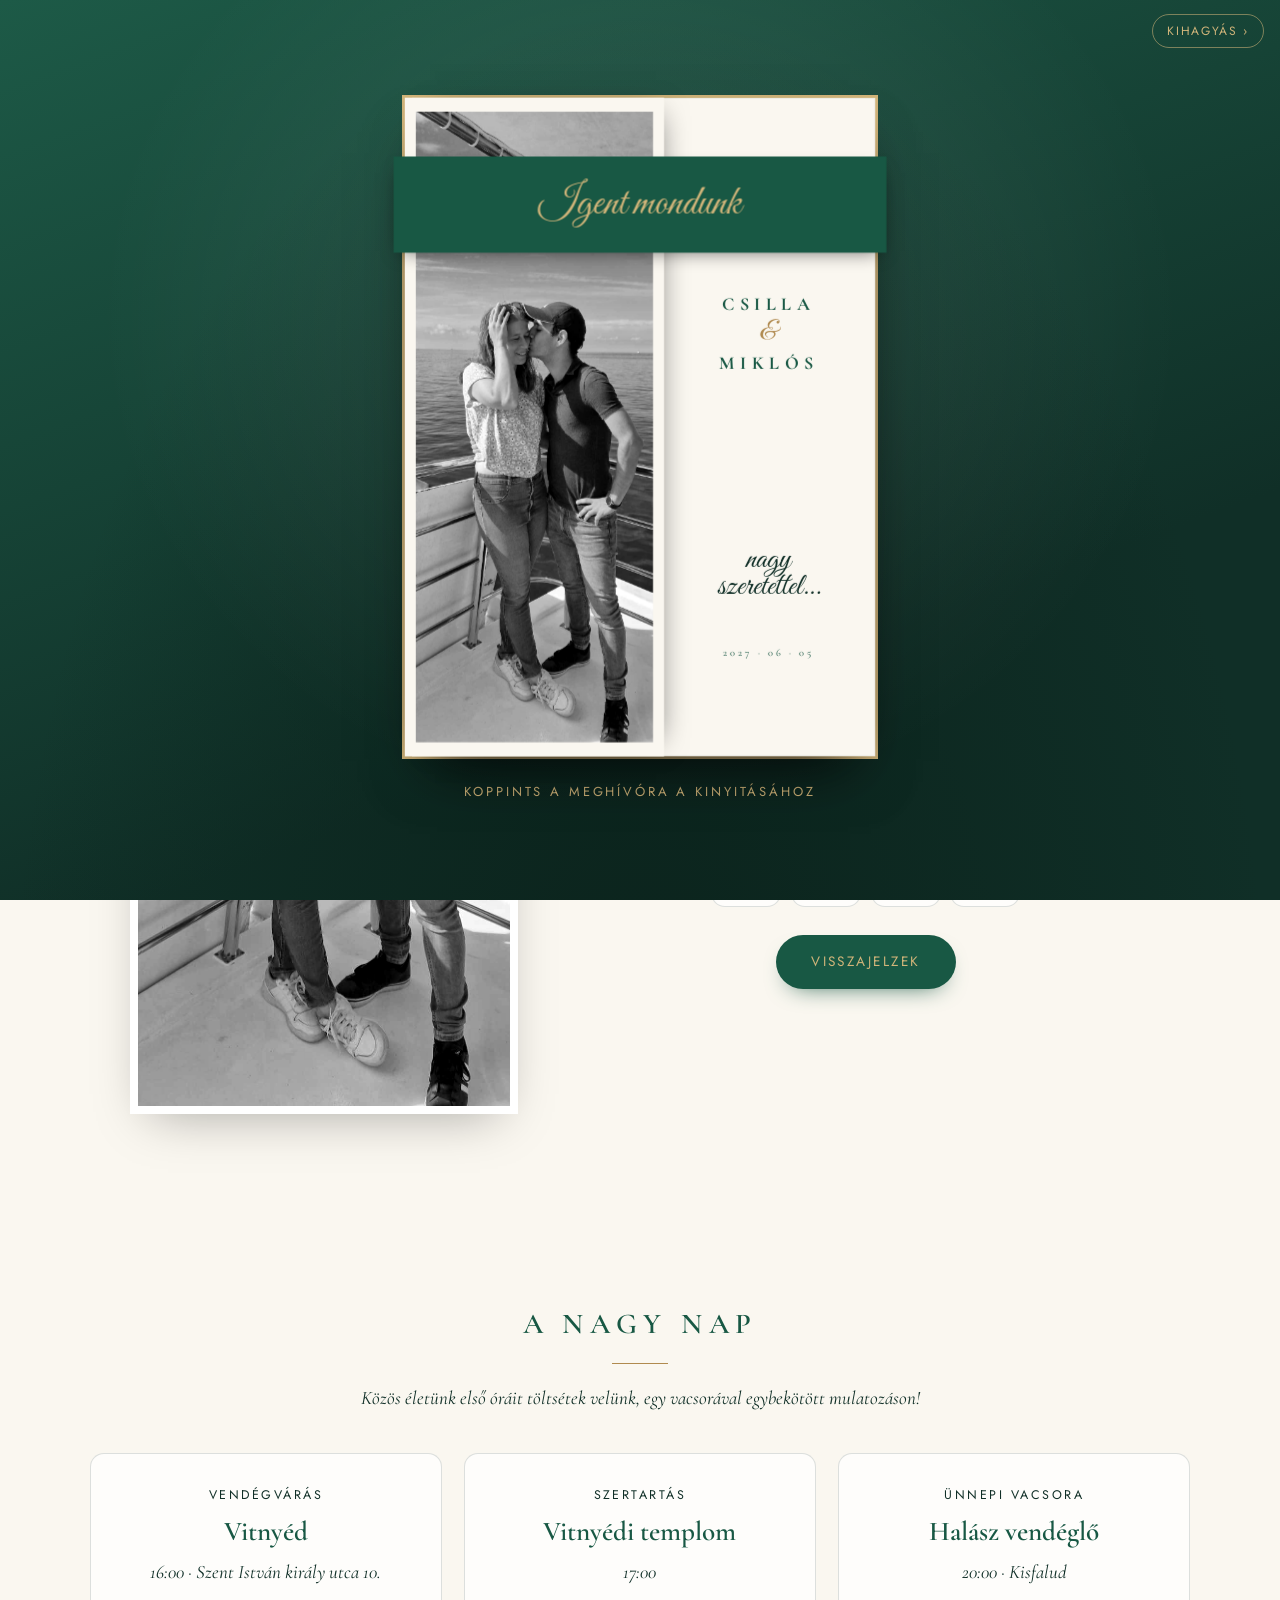
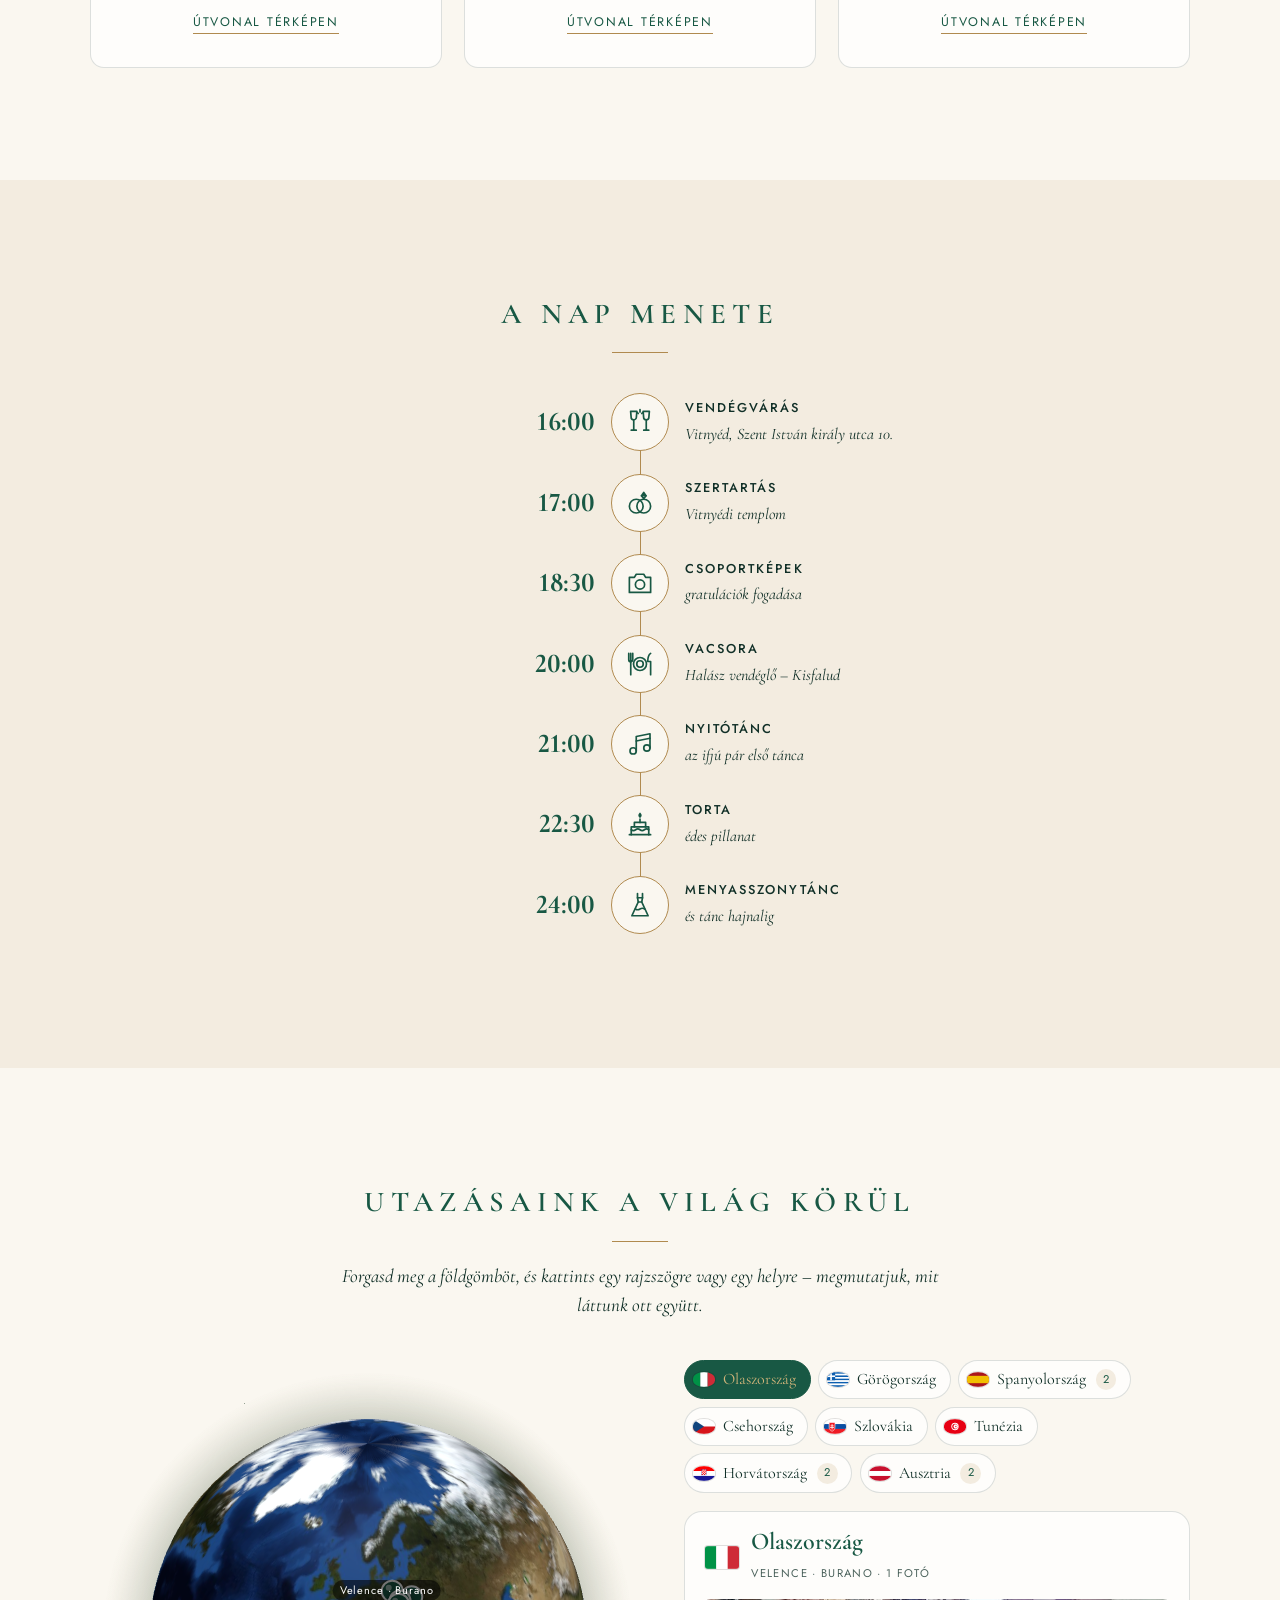
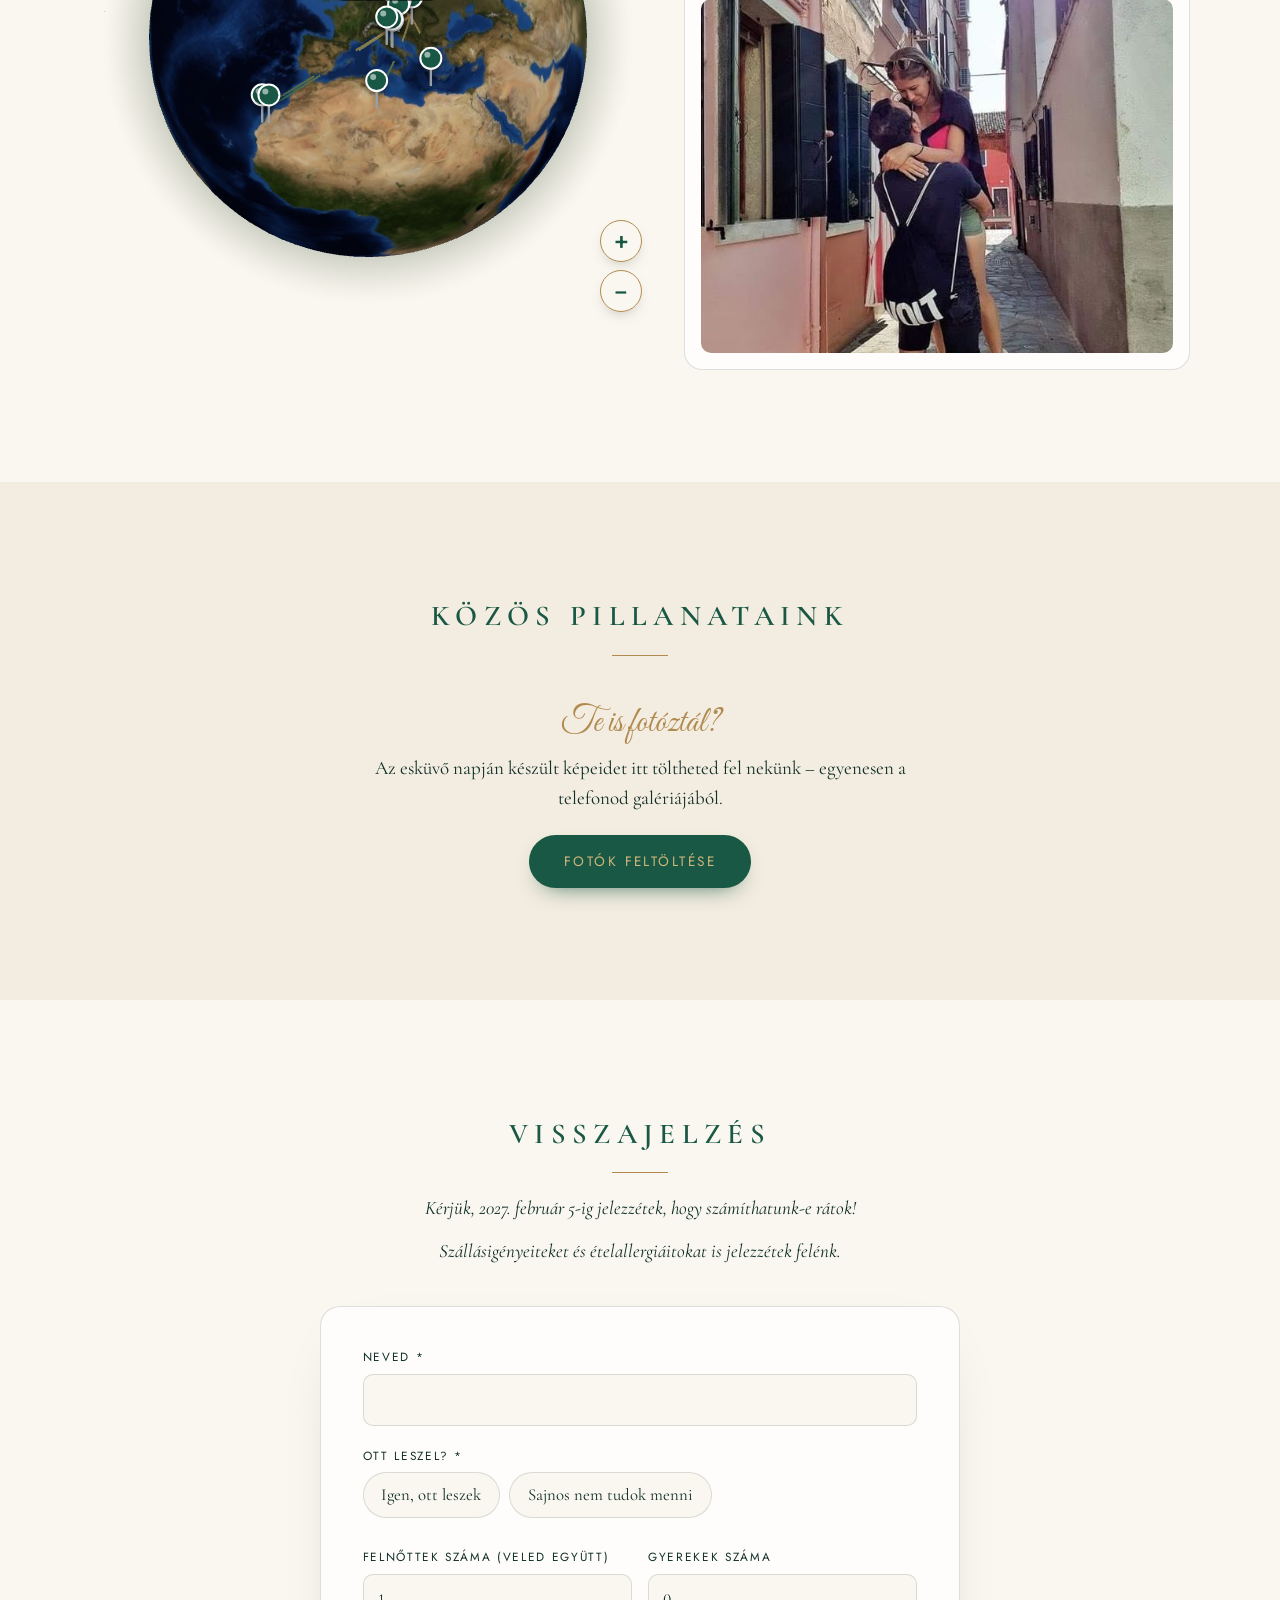
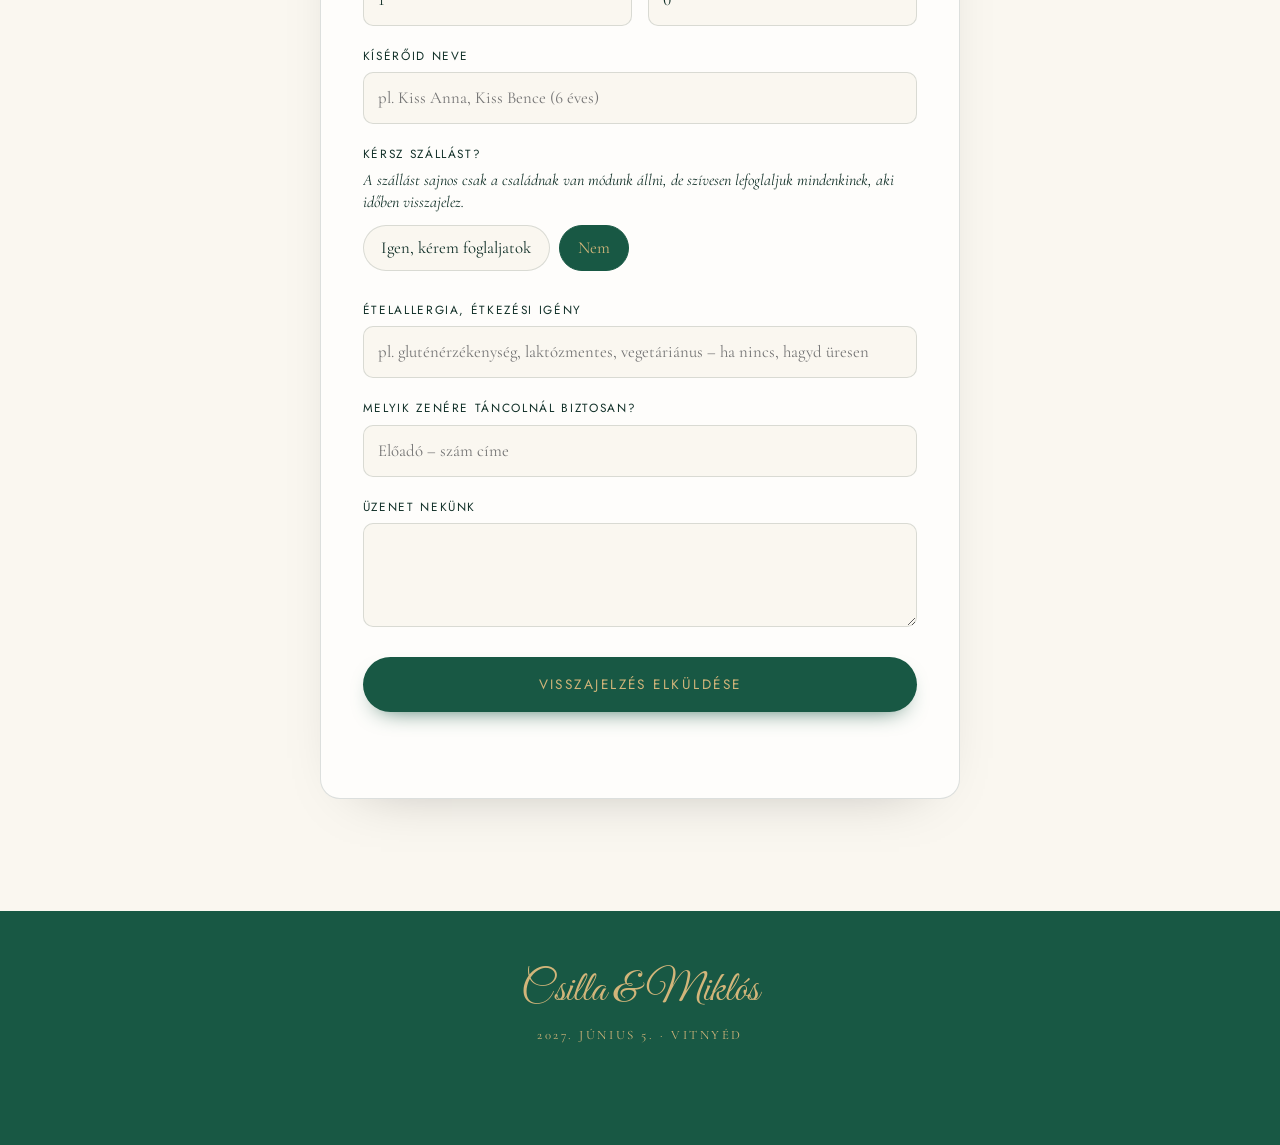
==== commit 6fdad888: "Intro CSS javítása (az előző változat visszaállítása) Co-Authored-By: Claude Opus 5.5 <noreply@anthr" ====
--- a/index.html
+++ b/index.html
@@ -9,8 +9,8 @@
   <link rel="preconnect" href="https://fonts.googleapis.com">
   <link rel="preconnect" href="https://fonts.gstatic.com" crossorigin>
   <link href="https://fonts.googleapis.com/css2?family=Cormorant+Garamond:ital,wght@0,400;0,500;0,600;0,700;1,400;1,500&family=Great+Vibes&family=Jost:wght@300;400;500&display=swap" rel="stylesheet">
-  <link rel="stylesheet" href="css/style.css?v=20261107g">
-  <link rel="stylesheet" href="css/intro.css?v=20261107g">
+  <link rel="stylesheet" href="css/style.css?v=20261107h">
+  <link rel="stylesheet" href="css/intro.css?v=20261107h">
 </head>
 <body>
 
@@ -31,7 +31,7 @@
     <!-- Nyitókép -->
     <section class="hero">
       <div class="hero__photo">
-        <img src="img/hero.jpg?v=20261107g" alt="Csilla és Miklós" loading="eager">
+        <img src="img/hero.jpg?v=20261107h" alt="Csilla és Miklós" loading="eager">
       </div>
       <div class="band"><span>Igent mondunk</span></div>
       <div class="hero__text">
@@ -183,10 +183,10 @@
 
   <script src="js/vendor/globe.gl.min.js" defer></script>
   <script src="js/globe-textures.js" defer></script>
-  <script src="js/flags.js?v=20261107g" defer></script>
-  <script src="js/config.js?v=20261107g" defer></script>
-  <script src="js/intro.js?v=20261107g" defer></script>
-  <script src="js/photos.js?v=20261107g" defer></script>
-  <script src="js/app.js?v=20261107g" defer></script>
+  <script src="js/flags.js?v=20261107h" defer></script>
+  <script src="js/config.js?v=20261107h" defer></script>
+  <script src="js/intro.js?v=20261107h" defer></script>
+  <script src="js/photos.js?v=20261107h" defer></script>
+  <script src="js/app.js?v=20261107h" defer></script>
 </body>
 </html>
--- a/css/intro.css
+++ b/css/intro.css
@@ -24,3 +24,100 @@
   transition: transform 1.3s cubic-bezier(.45,.05,.2,1);
 }
 .intro.s-door .intro__stage { transform: scale(var(--fit)) translateX(calc(var(--u) * -27.5)); }
+.intro.is-leaving .intro__stage { transform: scale(calc(var(--fit) * 2.6)) translateX(0); transition: transform 3s cubic-bezier(.5,0,.25,1); }
+
+/* ---- a meghívó ---- */
+.ic {
+  position: relative; width: var(--w); height: var(--h);
+  transform-style: preserve-3d; cursor: pointer; outline: none;
+  animation: icFloat 4.5s ease-in-out infinite;
+}
+.intro.is-opening .ic { animation: none; }
+@keyframes icFloat { 50% { transform: translateY(calc(var(--u) * -2.5)) rotateZ(-.4deg); } }
+.ic:focus-visible { box-shadow: 0 0 0 3px var(--goldl); }
+
+.ic__center, .ic__face {
+  position: absolute; inset: 0; background: var(--paper);
+  box-shadow: 0 30px 60px -25px rgba(0,0,0,.55), inset 0 0 0 1px rgba(16,47,39,.05);
+}
+.ic__center {
+  display: flex; flex-direction: column; align-items: center; text-align: center;
+  padding: calc(var(--u) * 16) calc(var(--u) * 6) 0;
+}
+
+/* ajtók */
+.ic__door { position: absolute; top: 0; height: 100%; transform-style: preserve-3d; transition: transform 1.25s cubic-bezier(.55,.05,.25,1); }
+.ic__door--right { right: 0; width: calc(var(--w) * 125 / 127); transform-origin: right center; transform: translateZ(1px); }
+.ic__door--left  { left: 0;  width: calc(var(--w) * 70 / 127);  transform-origin: left center;  transform: translateZ(2px); }
+.intro.s-flap .ic__door--left  { transform: translateZ(2px) rotateY(-180deg); }
+.intro.s-door .ic__door--right { transform: translateZ(1px) rotateY(180deg); }
+.ic__face { backface-visibility: hidden; -webkit-backface-visibility: hidden; }
+.ic__face--back { transform: rotateY(180deg); }
+.ic__door--left .ic__face--front { padding: calc(var(--u) * 4) calc(var(--u) * 3); background: var(--paper); }
+.ic__door--left .ic__face--front img {
+  width: 100%; height: 100%; object-fit: cover; object-position: 57% 40%;
+  filter: grayscale(1) contrast(1.08); display: block;
+}
+.ic__door--left .ic__face--front { box-shadow: 12px 0 30px -18px rgba(0,0,0,.6); }
+
+/* papírszalag */
+.ic__band {
+  position: absolute; left: calc(var(--u) * -3); right: calc(var(--u) * -3);
+  top: calc(var(--u) * 16); height: calc(var(--u) * 26);
+  background: var(--emerald); display: grid; place-items: center;
+  transform: translateZ(4px); box-shadow: 0 8px 18px -8px rgba(0,0,0,.6);
+  transition: transform 2s cubic-bezier(.45,0,.35,1), opacity 1.1s ease .8s;
+}
+.ic__band span { font-family: "Great Vibes", cursive; color: var(--goldl); font-size: calc(var(--u) * 11); line-height: 1; }
+.intro.is-opening .ic__band { transform: translateZ(40px) translateY(calc(var(--h) * -.55)) rotateZ(-3deg); opacity: 0; }
+.intro.s-flap .ic__band { visibility: hidden; }
+
+/* tipográfia */
+.ic__eyebrow { margin: 0; font-size: calc(var(--u) * 3.6); line-height: 1.25; max-width: 92%; }
+.ic__names { margin: calc(var(--u) * 6) 0 0; font-family: "Great Vibes", cursive; color: var(--emerald); line-height: .9; }
+.ic__names span { display: block; font-size: calc(var(--u) * 19); }
+.ic__names i { display: block; font-style: normal; color: var(--gold); font-size: calc(var(--u) * 10); }
+.ic__date { display: flex; align-items: center; margin-top: calc(var(--u) * 7); }
+.ic__date span { font-weight: 700; letter-spacing: .2em; text-transform: uppercase; font-size: calc(var(--u) * 3.7); padding: 0 calc(var(--u) * 3); }
+.ic__date b { font-size: calc(var(--u) * 10.5); color: var(--emerald); padding: 0 calc(var(--u) * 3); border-left: 1px solid var(--gold); border-right: 1px solid var(--gold); line-height: 1.05; }
+.ic__small { margin: calc(var(--u) * 1.2) 0 0; font-size: calc(var(--u) * 3.3); letter-spacing: .25em; }
+.ic__small em { letter-spacing: 0; }
+.ic__caps { margin: calc(var(--u) * 6) 0 0; font-weight: 700; letter-spacing: .18em; text-transform: uppercase; color: var(--emerald); font-size: calc(var(--u) * 3.3); }
+.ic__plain { margin: calc(var(--u) * 1.5) 0 0; font-size: calc(var(--u) * 3.6); }
+.intro hr { width: calc(var(--u) * 16); border: 0; height: 1px; background: var(--gold); margin: calc(var(--u) * 6) auto calc(var(--u) * 4); }
+.ic__note { margin: 0; font-style: italic; font-size: calc(var(--u) * 3.2); max-width: 92%; }
+
+.ic__rout { position: absolute; left: 57%; right: 3%; top: calc(var(--u) * 52); text-align: center; }
+.ic__capsname { margin: 0; font-weight: 700; letter-spacing: .3em; color: var(--emerald); font-size: calc(var(--u) * 4.9); text-transform: uppercase; }
+.ic__amp { display: block; font-family: "Great Vibes", cursive; font-style: normal; color: var(--gold); font-size: calc(var(--u) * 7.5); line-height: 1.1; }
+.ic__script { margin: calc(var(--u) * 46) 0 0; font-family: "Great Vibes", cursive; font-size: calc(var(--u) * 8.5); line-height: .85; color: var(--forest); }
+.ic__tiny { margin: calc(var(--u) * 12) 0 0; font-size: calc(var(--u) * 2.8); letter-spacing: .3em; color: var(--emerald); }
+
+.ic__face--back { padding: calc(var(--u) * 12) calc(var(--u) * 5) 0; text-align: center; }
+.ic__title { margin: 0; font-weight: 700; letter-spacing: .2em; text-transform: uppercase; color: var(--emerald); font-size: calc(var(--u) * 4.6); }
+.ic__it { margin: calc(var(--u) * 2) 0 calc(var(--u) * 3); font-style: italic; font-size: calc(var(--u) * 3.1); line-height: 1.2; }
+.ic__qr { width: calc(var(--u) * 24); height: calc(var(--u) * 24); display: block; margin: 0 auto calc(var(--u) * 2); image-rendering: pixelated; }
+.ic__mini { margin: 0; font-size: calc(var(--u) * 2.6); line-height: 1.25; }
+.ic__tl { list-style: none; margin: calc(var(--u) * 7) 0 0; padding: 0; position: relative; }
+.ic__tl::before { content: ""; position: absolute; left: 50%; top: calc(var(--u) * 2); bottom: calc(var(--u) * 9); width: 1px; background: var(--gold); }
+.ic__tl li { display: grid; grid-template-columns: 1fr calc(var(--u) * 8) 1fr; align-items: center; margin-bottom: calc(var(--u) * 4.4); text-align: left; }
+.ic__tl b { text-align: right; color: var(--emerald); font-size: calc(var(--u) * 4.4); padding-right: calc(var(--u) * 3); }
+.ic__tl span { width: calc(var(--u) * 3.6); height: calc(var(--u) * 3.6); border-radius: 50%; border: 1px solid var(--emerald); background: var(--paper); justify-self: center; position: relative; }
+.ic__tl strong { display: block; letter-spacing: .14em; text-transform: uppercase; font-size: calc(var(--u) * 3); }
+.ic__tl em { font-size: calc(var(--u) * 2.7); }
+
+/* felirat, kihagyás */
+.intro__hint {
+  margin: 0; color: var(--goldl); font-family: "Jost", system-ui, sans-serif; letter-spacing: .22em; text-transform: uppercase;
+  font-size: clamp(11px, 1.6vw, 13px); text-align: center; animation: hint 2.2s ease-in-out infinite;
+  transition: opacity .4s;
+}
+@keyframes hint { 50% { opacity: .45; } }
+.intro.is-opening .intro__hint { opacity: 0; animation: none; }
+.intro__skip {
+  position: absolute; top: max(14px, env(safe-area-inset-top)); right: 16px;
+  background: none; border: 1px solid rgba(210,181,122,.55); color: var(--goldl); border-radius: 999px;
+  padding: 7px 14px; font-family: "Jost", system-ui, sans-serif; font-size: 12px; letter-spacing: .14em; text-transform: uppercase; cursor: pointer;
+}
+.intro__skip:hover { background: rgba(210,181,122,.12); }
+@media (prefers-reduced-motion: reduce) { .ic { animation: none; } .intro__hint { animation: none; } }
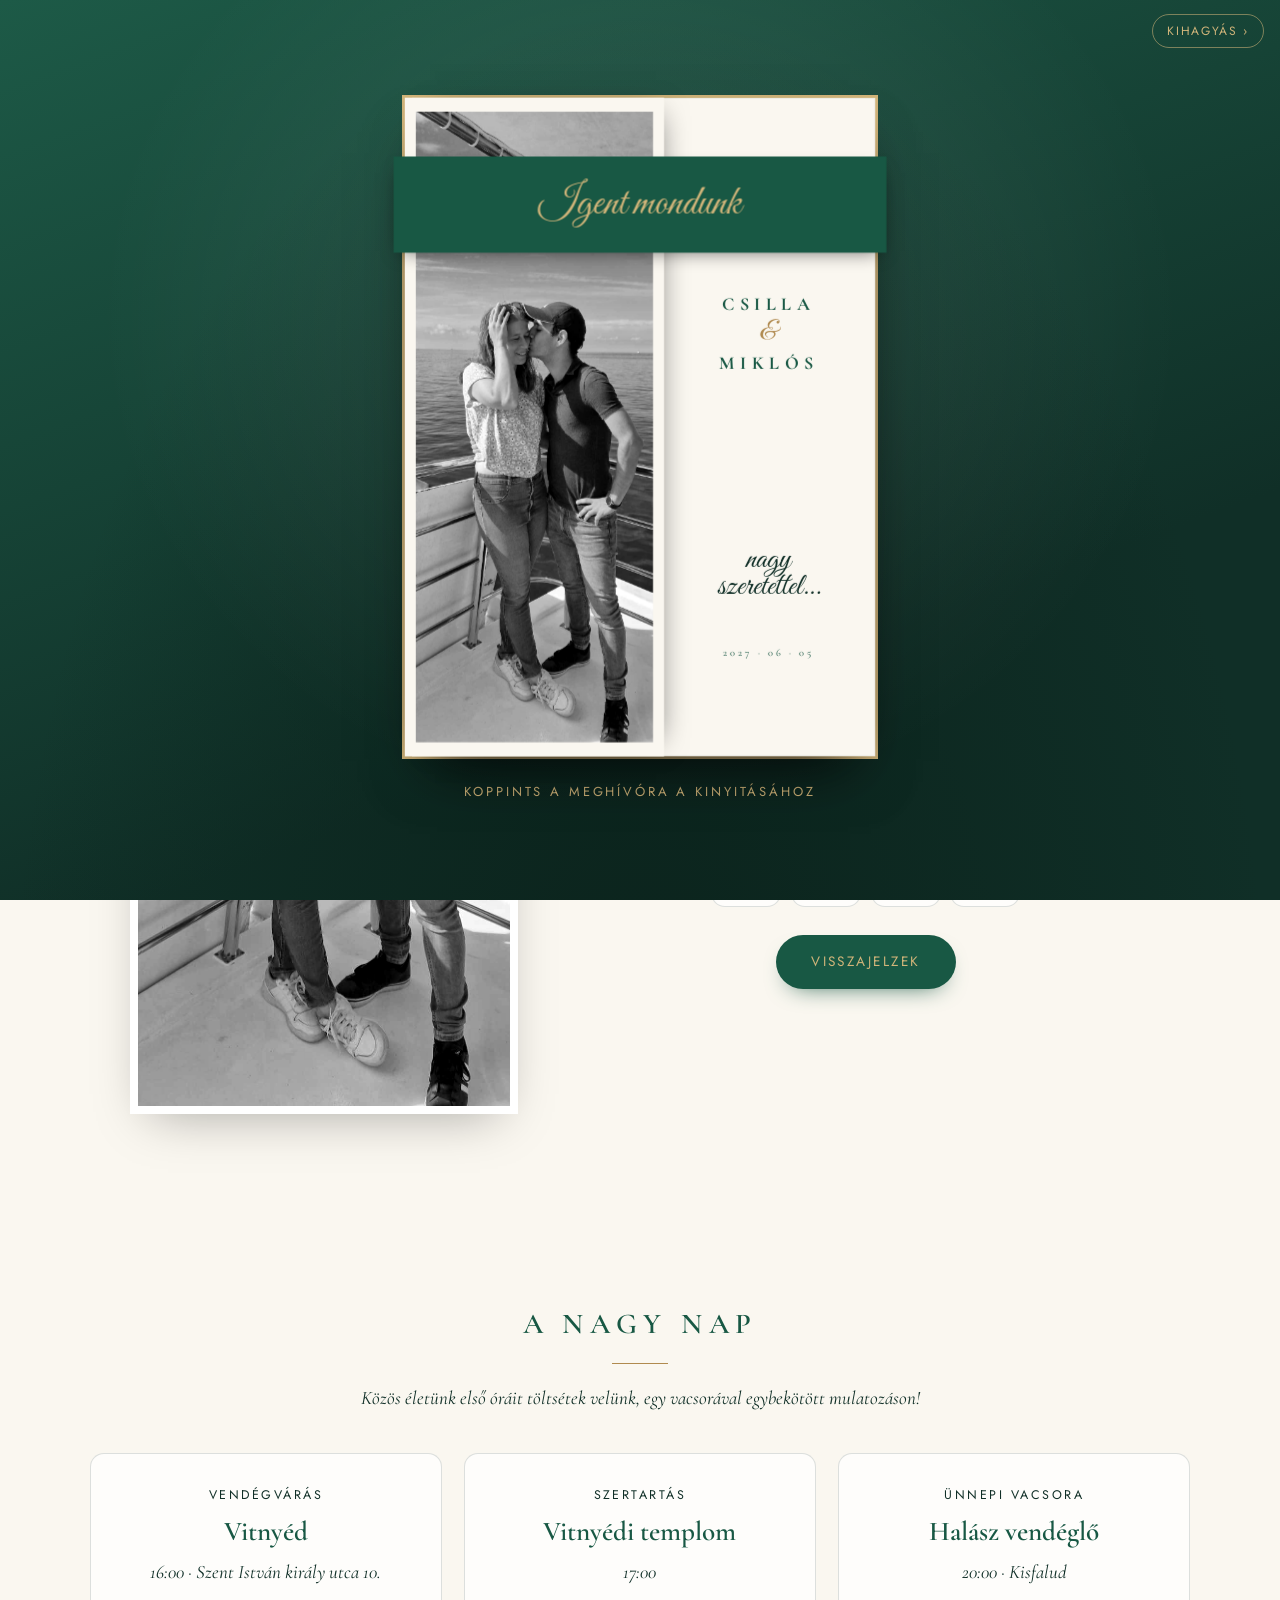
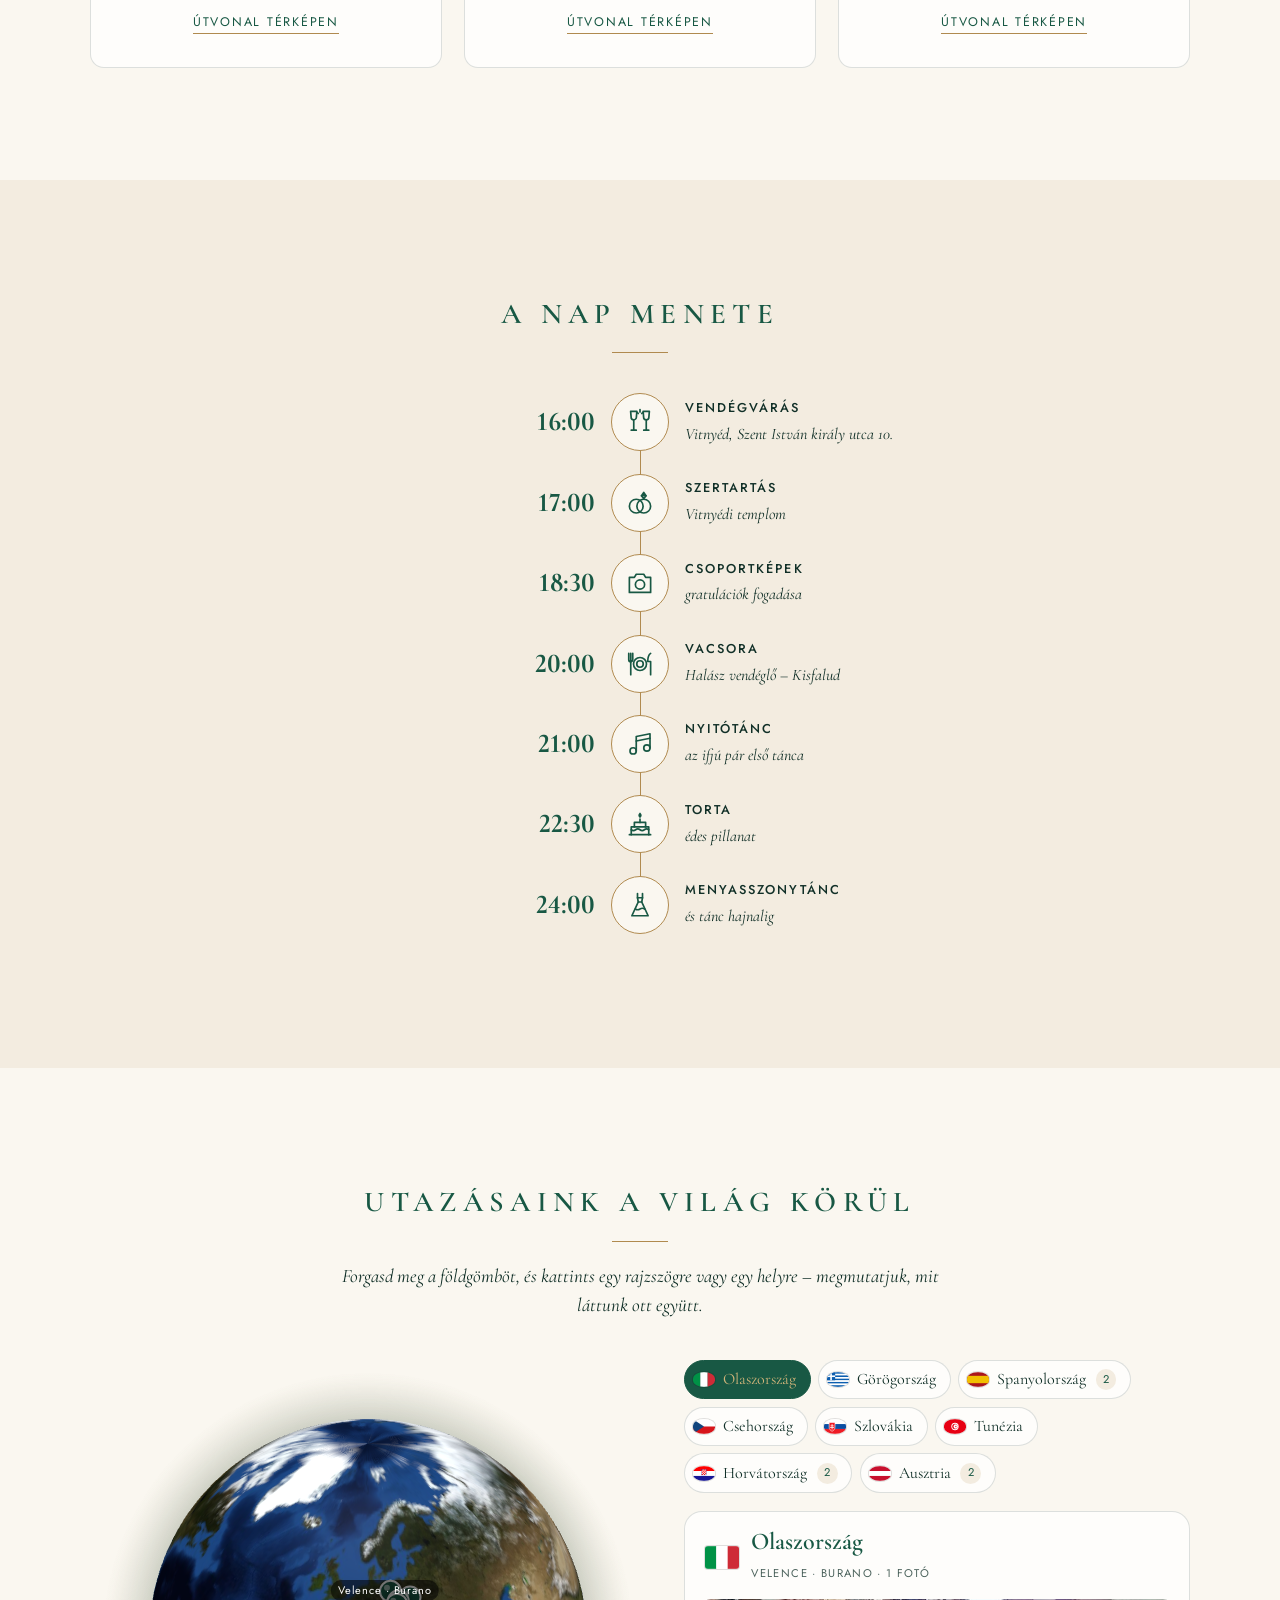
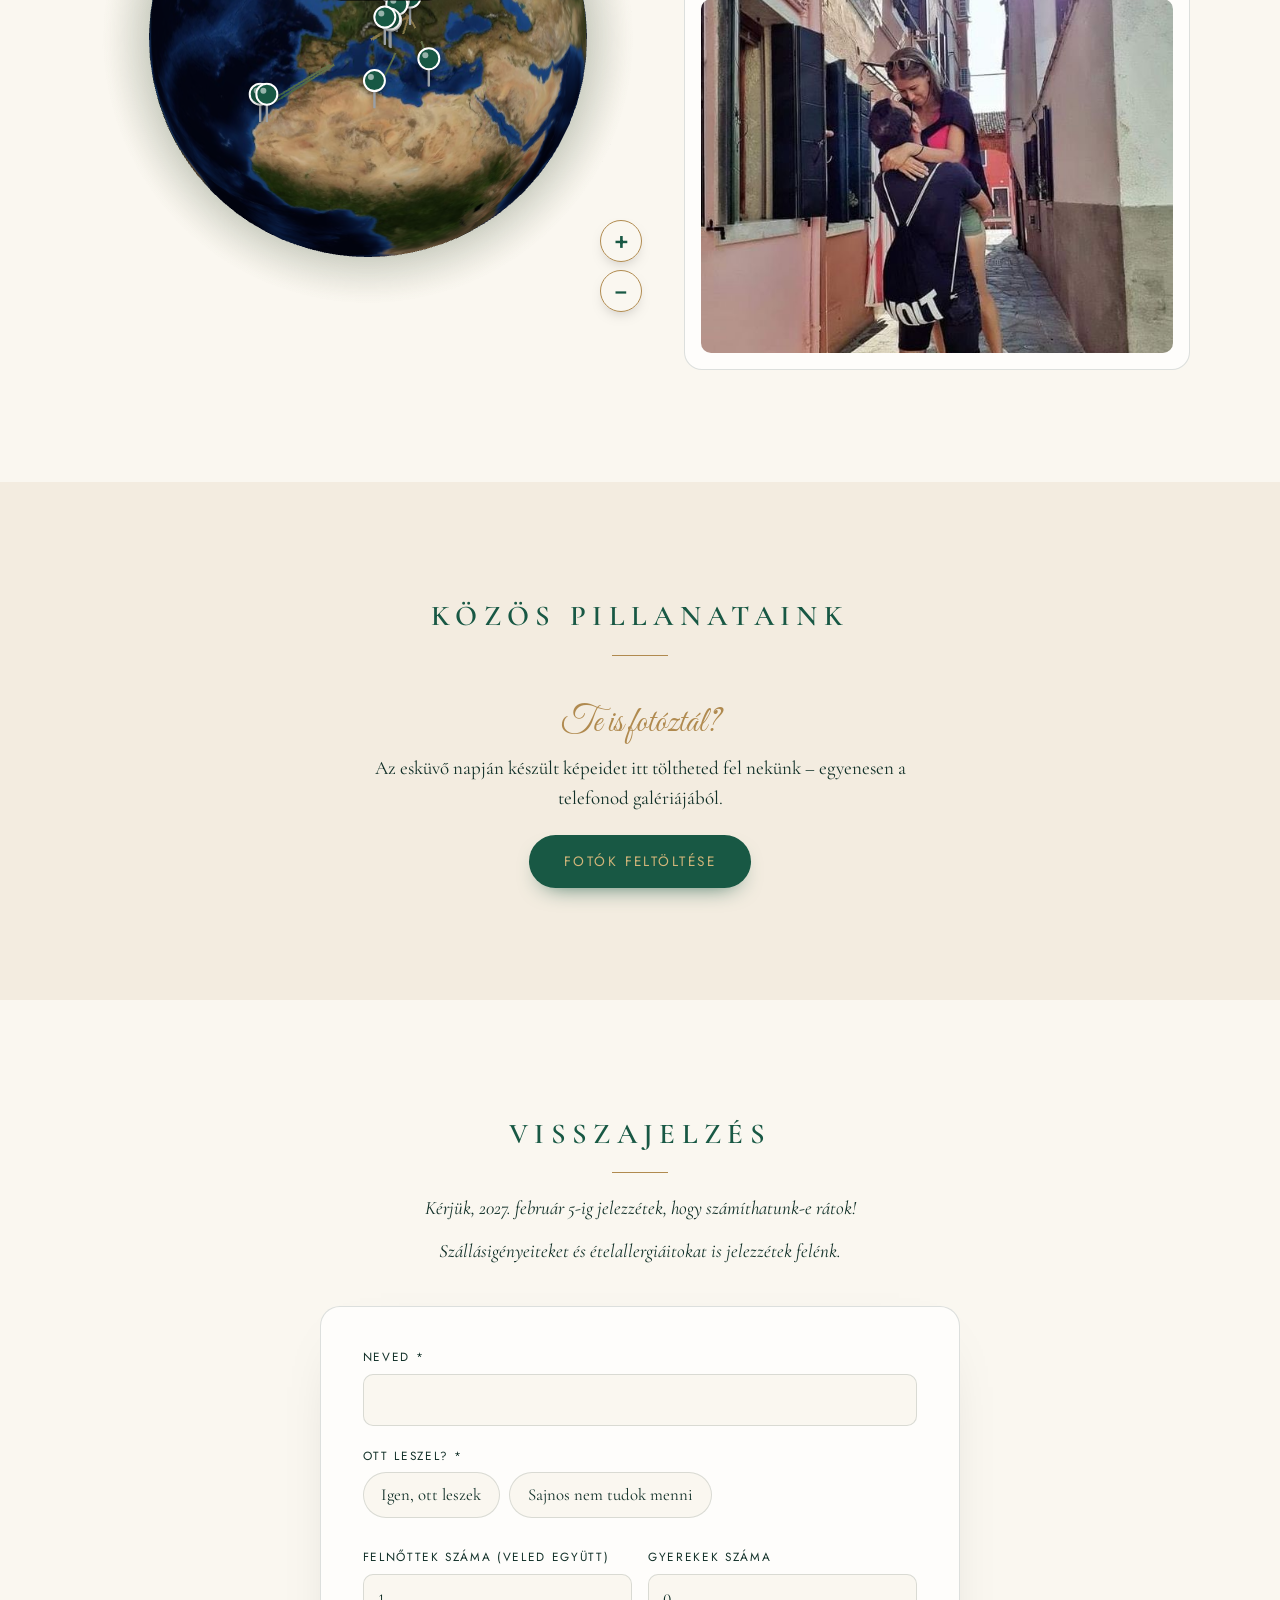
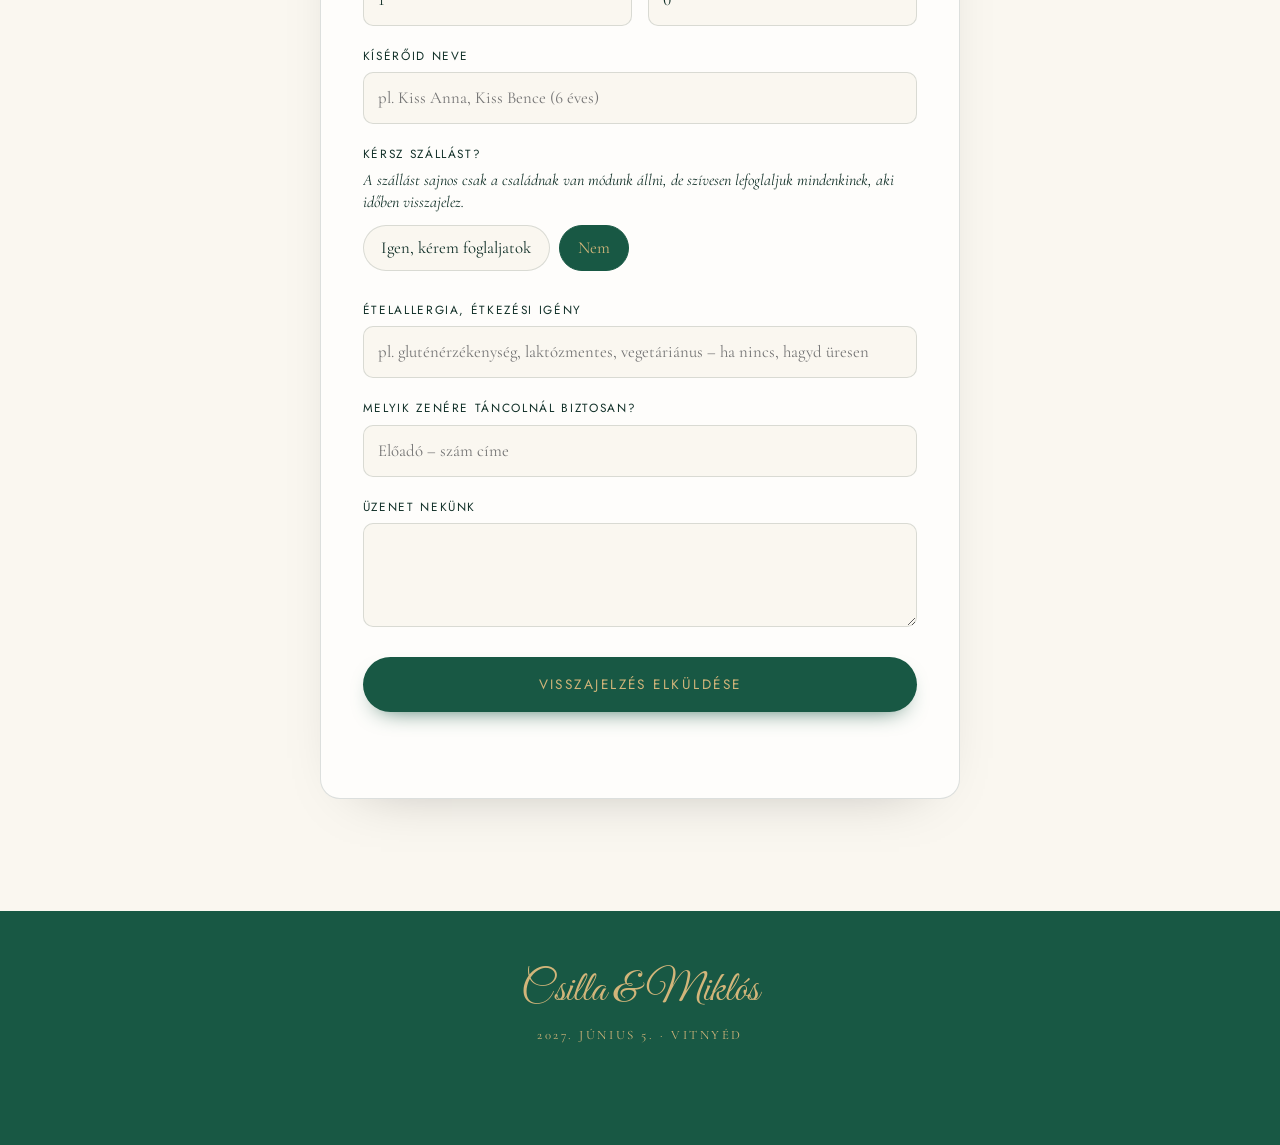
==== commit 3b7cda3b: "Semmering kép eltávolítása Co-Authored-By: Claude Opus 5.5 <noreply@anthropic.com> Claude-Session: h" ====
--- a/index.html
+++ b/index.html
@@ -9,8 +9,8 @@
   <link rel="preconnect" href="https://fonts.googleapis.com">
   <link rel="preconnect" href="https://fonts.gstatic.com" crossorigin>
   <link href="https://fonts.googleapis.com/css2?family=Cormorant+Garamond:ital,wght@0,400;0,500;0,600;0,700;1,400;1,500&family=Great+Vibes&family=Jost:wght@300;400;500&display=swap" rel="stylesheet">
-  <link rel="stylesheet" href="css/style.css?v=20261107h">
-  <link rel="stylesheet" href="css/intro.css?v=20261107h">
+  <link rel="stylesheet" href="css/style.css?v=20261107i">
+  <link rel="stylesheet" href="css/intro.css?v=20261107i">
 </head>
 <body>
 
@@ -31,7 +31,7 @@
     <!-- Nyitókép -->
     <section class="hero">
       <div class="hero__photo">
-        <img src="img/hero.jpg?v=20261107h" alt="Csilla és Miklós" loading="eager">
+        <img src="img/hero.jpg?v=20261107i" alt="Csilla és Miklós" loading="eager">
       </div>
       <div class="band"><span>Igent mondunk</span></div>
       <div class="hero__text">
@@ -183,10 +183,10 @@
 
   <script src="js/vendor/globe.gl.min.js" defer></script>
   <script src="js/globe-textures.js" defer></script>
-  <script src="js/flags.js?v=20261107h" defer></script>
-  <script src="js/config.js?v=20261107h" defer></script>
-  <script src="js/intro.js?v=20261107h" defer></script>
-  <script src="js/photos.js?v=20261107h" defer></script>
-  <script src="js/app.js?v=20261107h" defer></script>
+  <script src="js/flags.js?v=20261107i" defer></script>
+  <script src="js/config.js?v=20261107i" defer></script>
+  <script src="js/intro.js?v=20261107i" defer></script>
+  <script src="js/photos.js?v=20261107i" defer></script>
+  <script src="js/app.js?v=20261107i" defer></script>
 </body>
 </html>
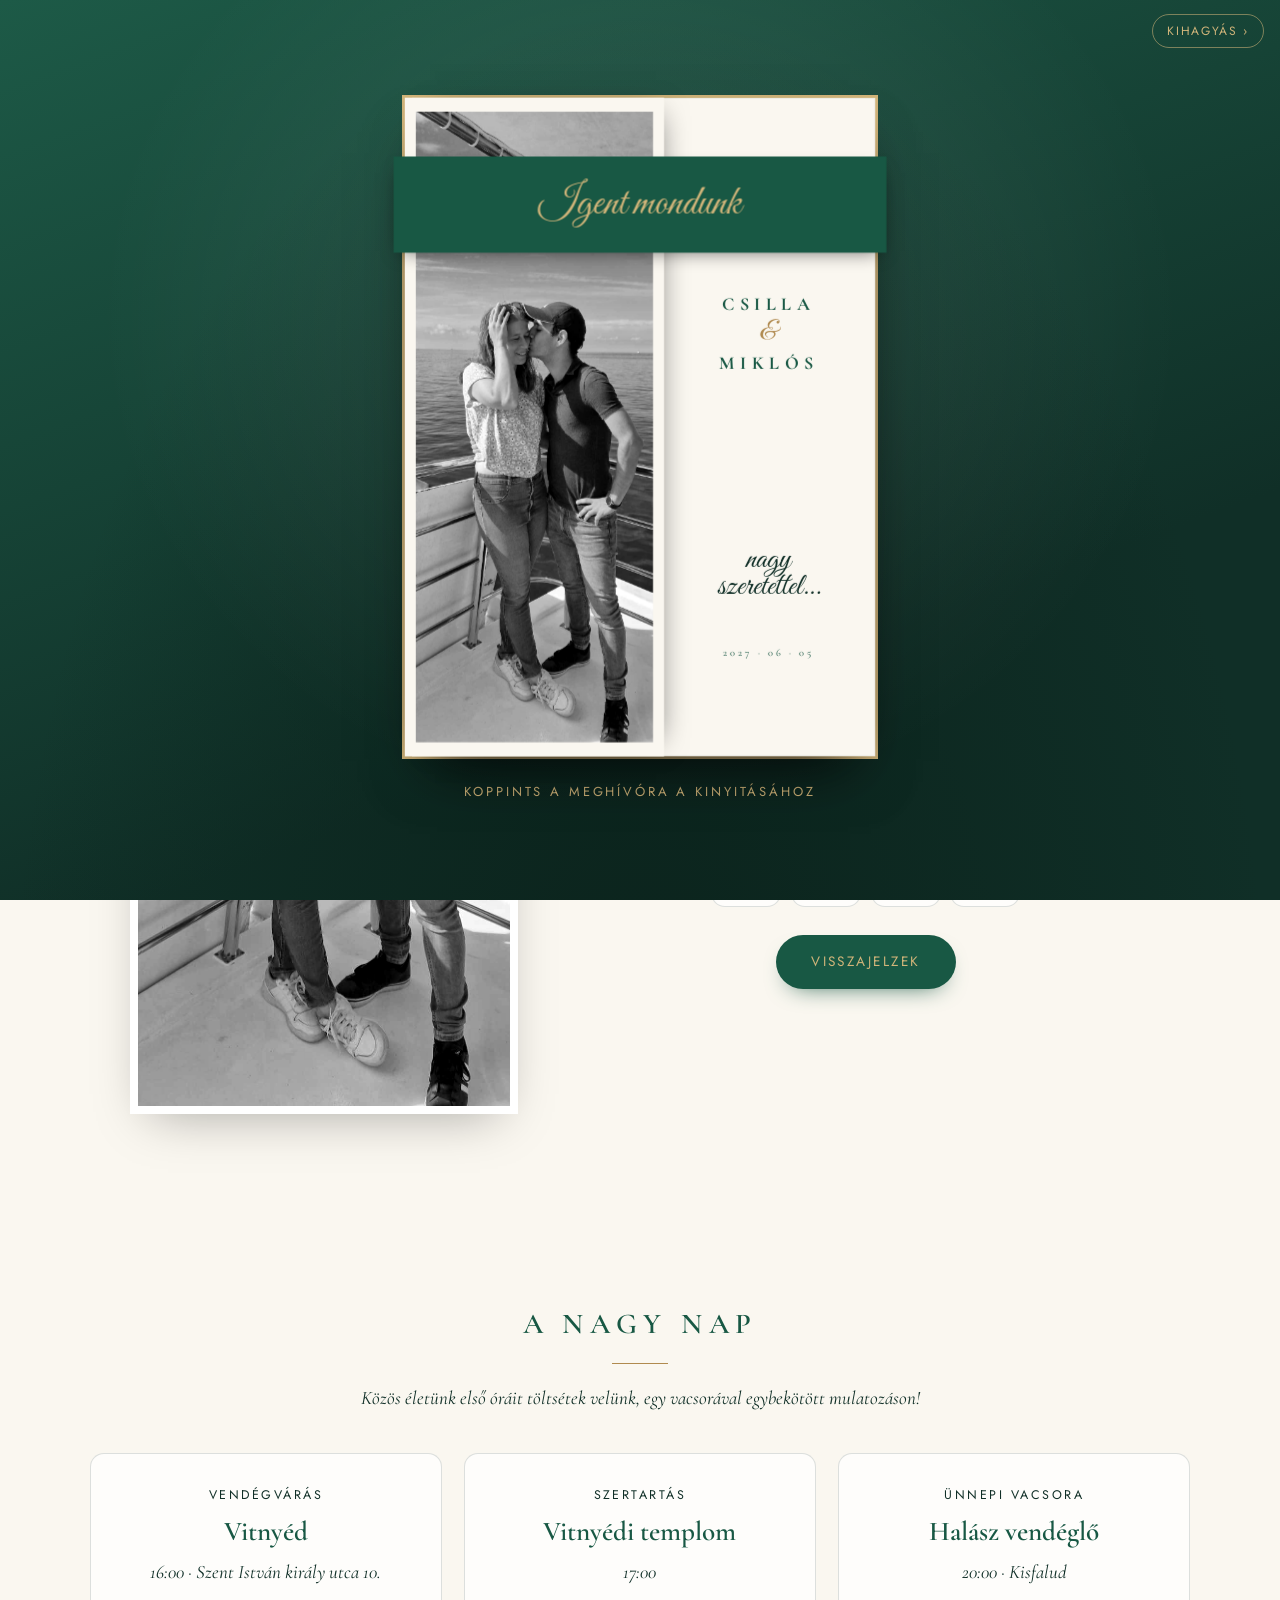
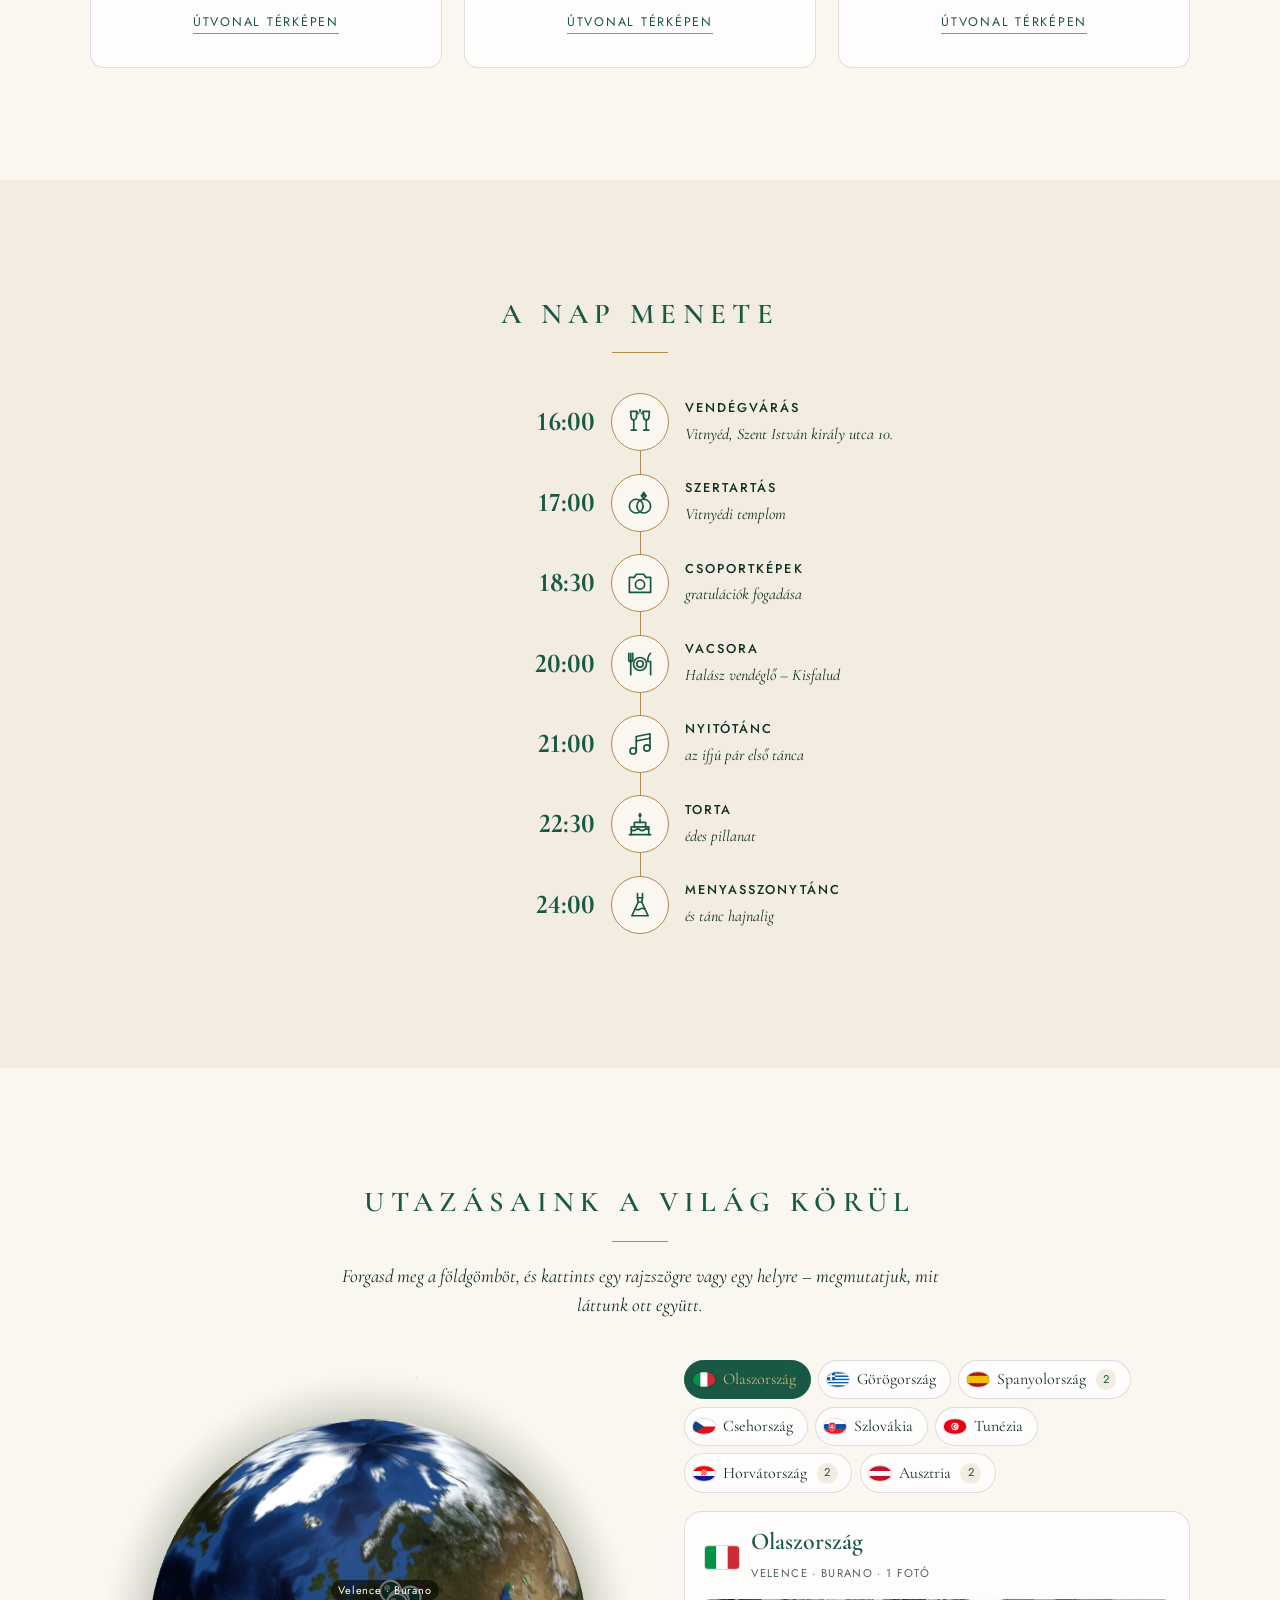
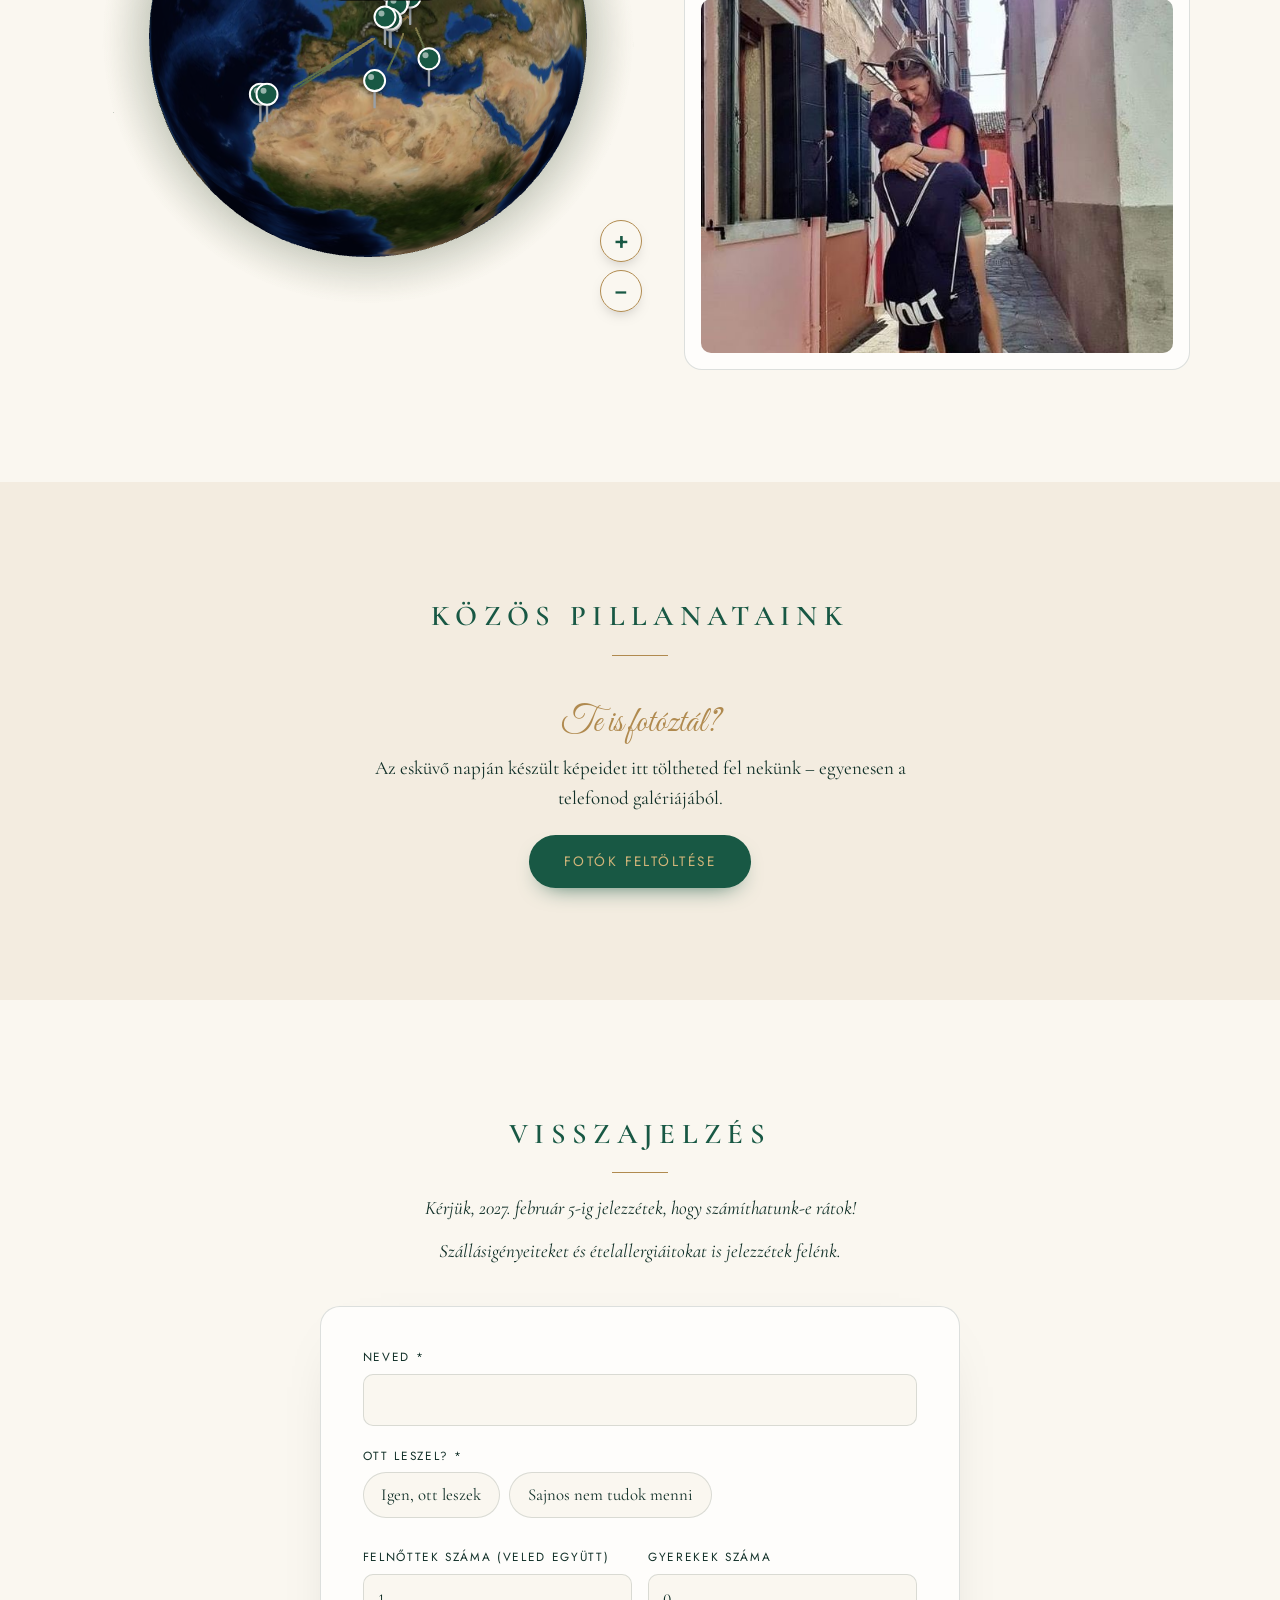
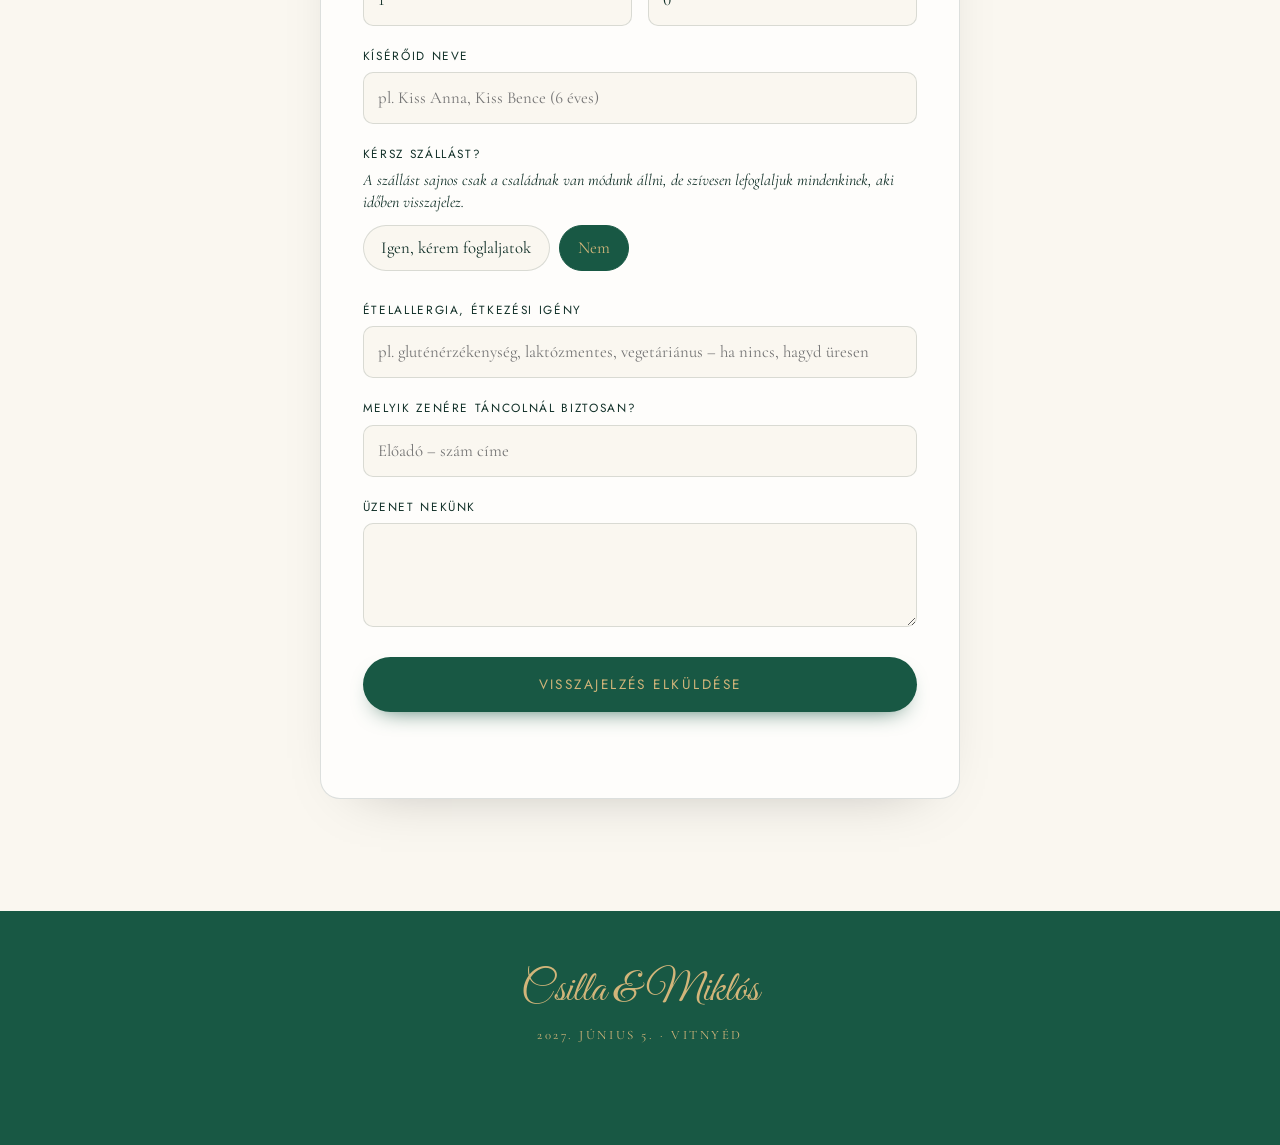
==== commit d9c9cf36: "Új képek: Schönbrunn (2), Pula (1) Co-Authored-By: Claude Opus 5.5 <noreply@anthropic.com> Claude-Se" ====
--- a/index.html
+++ b/index.html
@@ -9,8 +9,8 @@
   <link rel="preconnect" href="https://fonts.googleapis.com">
   <link rel="preconnect" href="https://fonts.gstatic.com" crossorigin>
   <link href="https://fonts.googleapis.com/css2?family=Cormorant+Garamond:ital,wght@0,400;0,500;0,600;0,700;1,400;1,500&family=Great+Vibes&family=Jost:wght@300;400;500&display=swap" rel="stylesheet">
-  <link rel="stylesheet" href="css/style.css?v=20261107i">
-  <link rel="stylesheet" href="css/intro.css?v=20261107i">
+  <link rel="stylesheet" href="css/style.css?v=20261108a">
+  <link rel="stylesheet" href="css/intro.css?v=20261108a">
 </head>
 <body>
 
@@ -31,7 +31,7 @@
     <!-- Nyitókép -->
     <section class="hero">
       <div class="hero__photo">
-        <img src="img/hero.jpg?v=20261107i" alt="Csilla és Miklós" loading="eager">
+        <img src="img/hero.jpg?v=20261108a" alt="Csilla és Miklós" loading="eager">
       </div>
       <div class="band"><span>Igent mondunk</span></div>
       <div class="hero__text">
@@ -183,10 +183,10 @@
 
   <script src="js/vendor/globe.gl.min.js" defer></script>
   <script src="js/globe-textures.js" defer></script>
-  <script src="js/flags.js?v=20261107i" defer></script>
-  <script src="js/config.js?v=20261107i" defer></script>
-  <script src="js/intro.js?v=20261107i" defer></script>
-  <script src="js/photos.js?v=20261107i" defer></script>
-  <script src="js/app.js?v=20261107i" defer></script>
+  <script src="js/flags.js?v=20261108a" defer></script>
+  <script src="js/config.js?v=20261108a" defer></script>
+  <script src="js/intro.js?v=20261108a" defer></script>
+  <script src="js/photos.js?v=20261108a" defer></script>
+  <script src="js/app.js?v=20261108a" defer></script>
 </body>
 </html>
